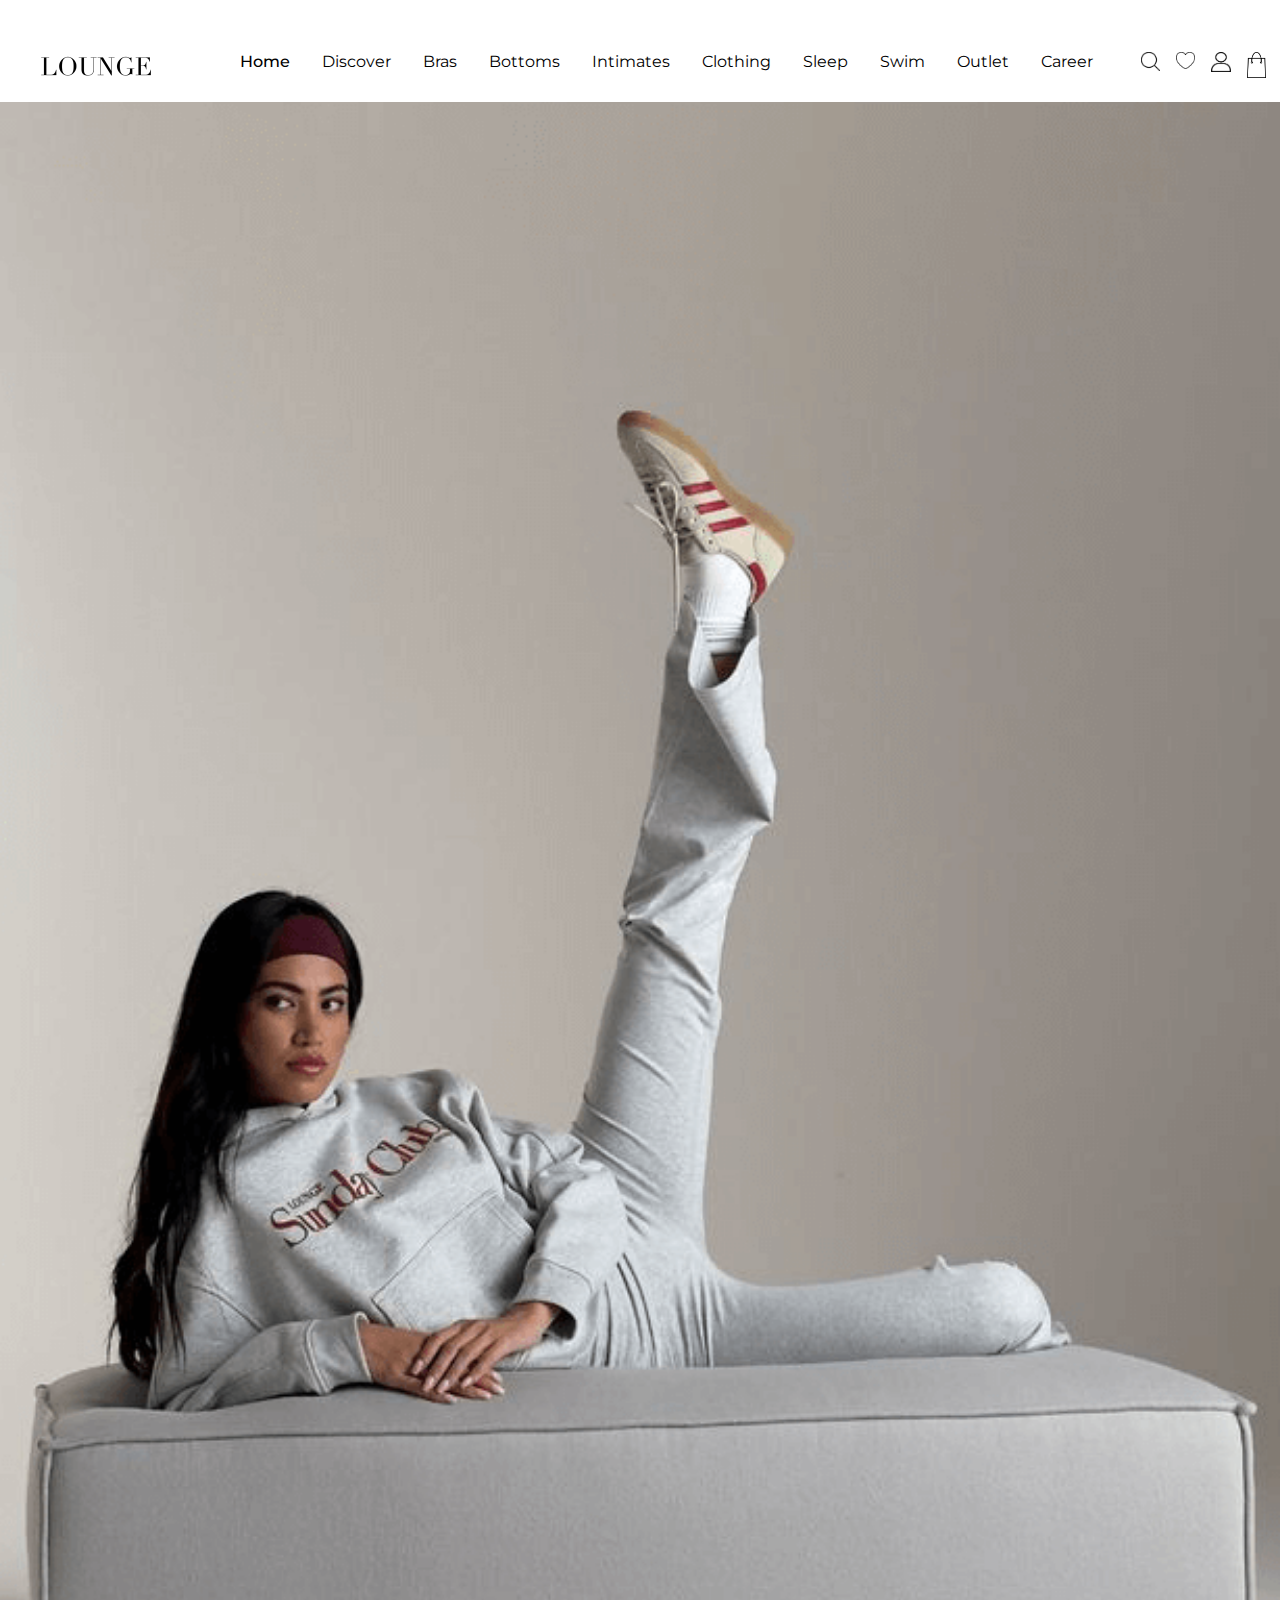
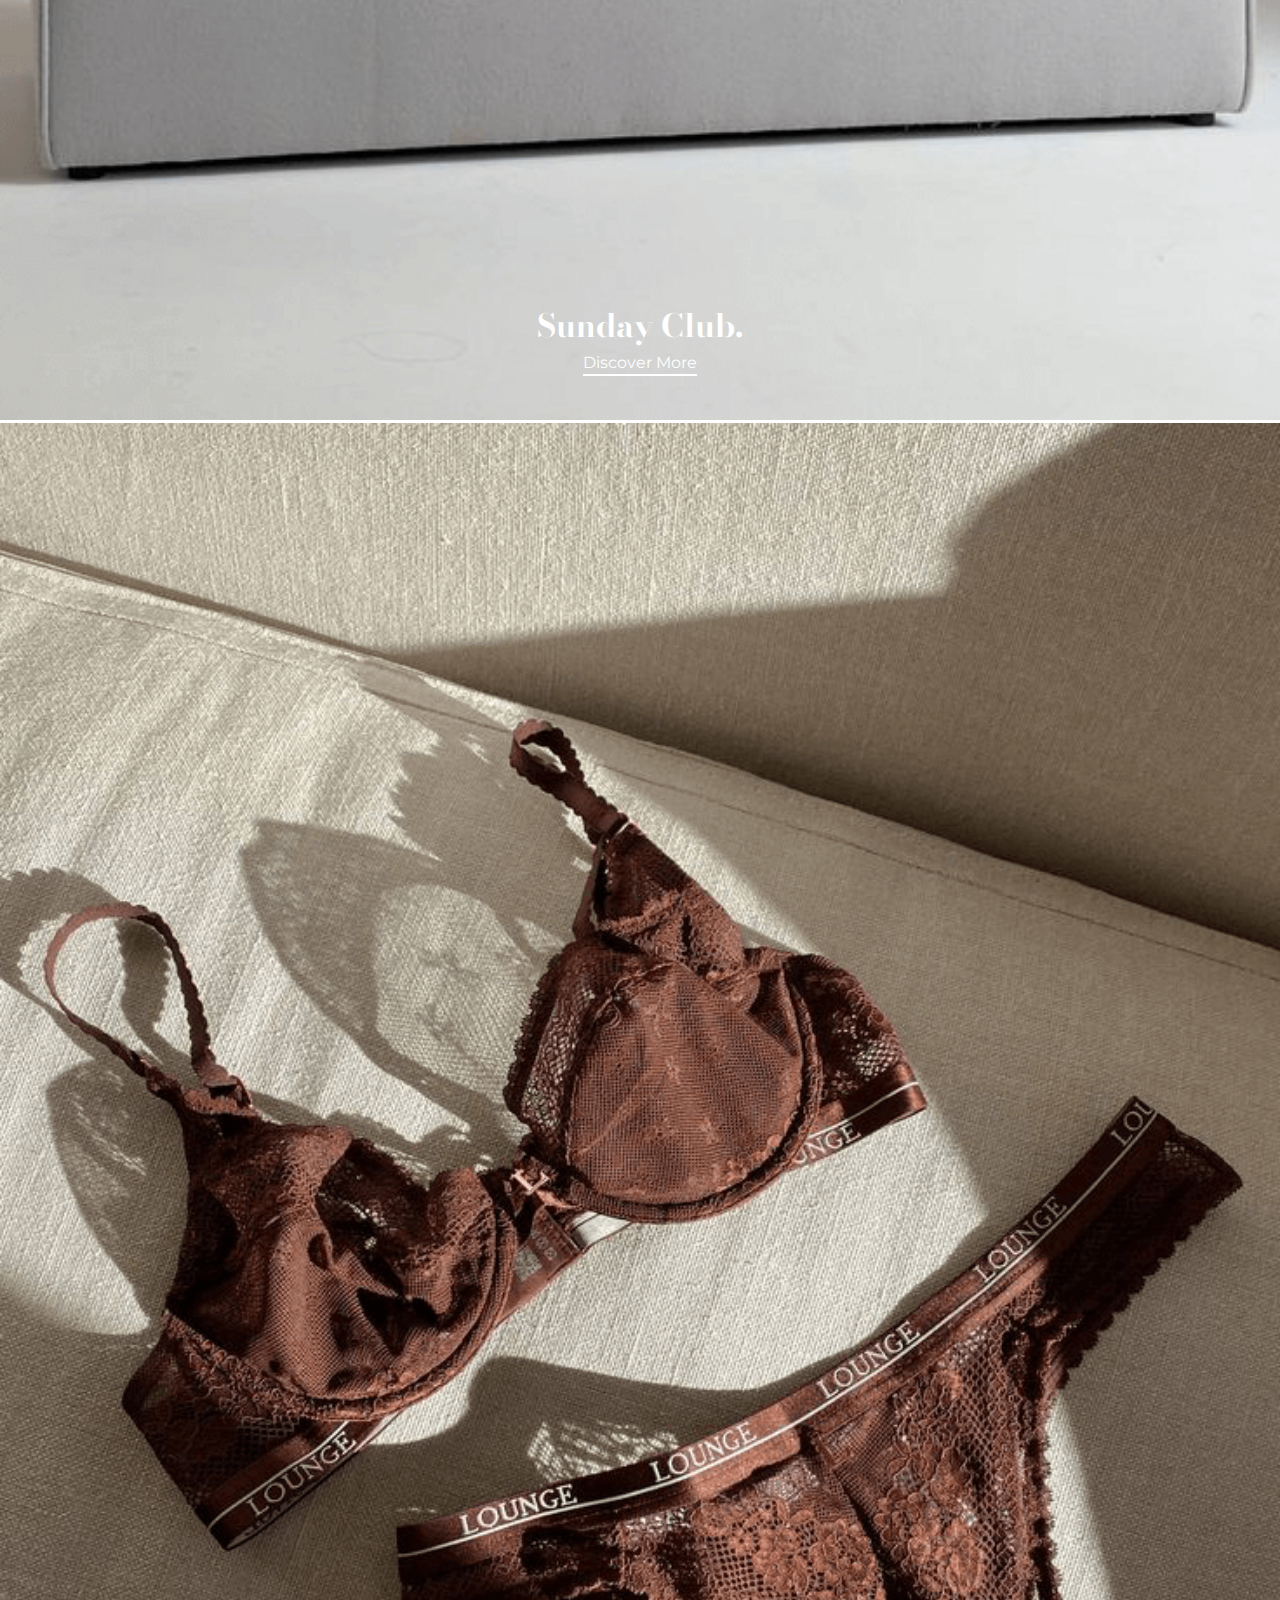
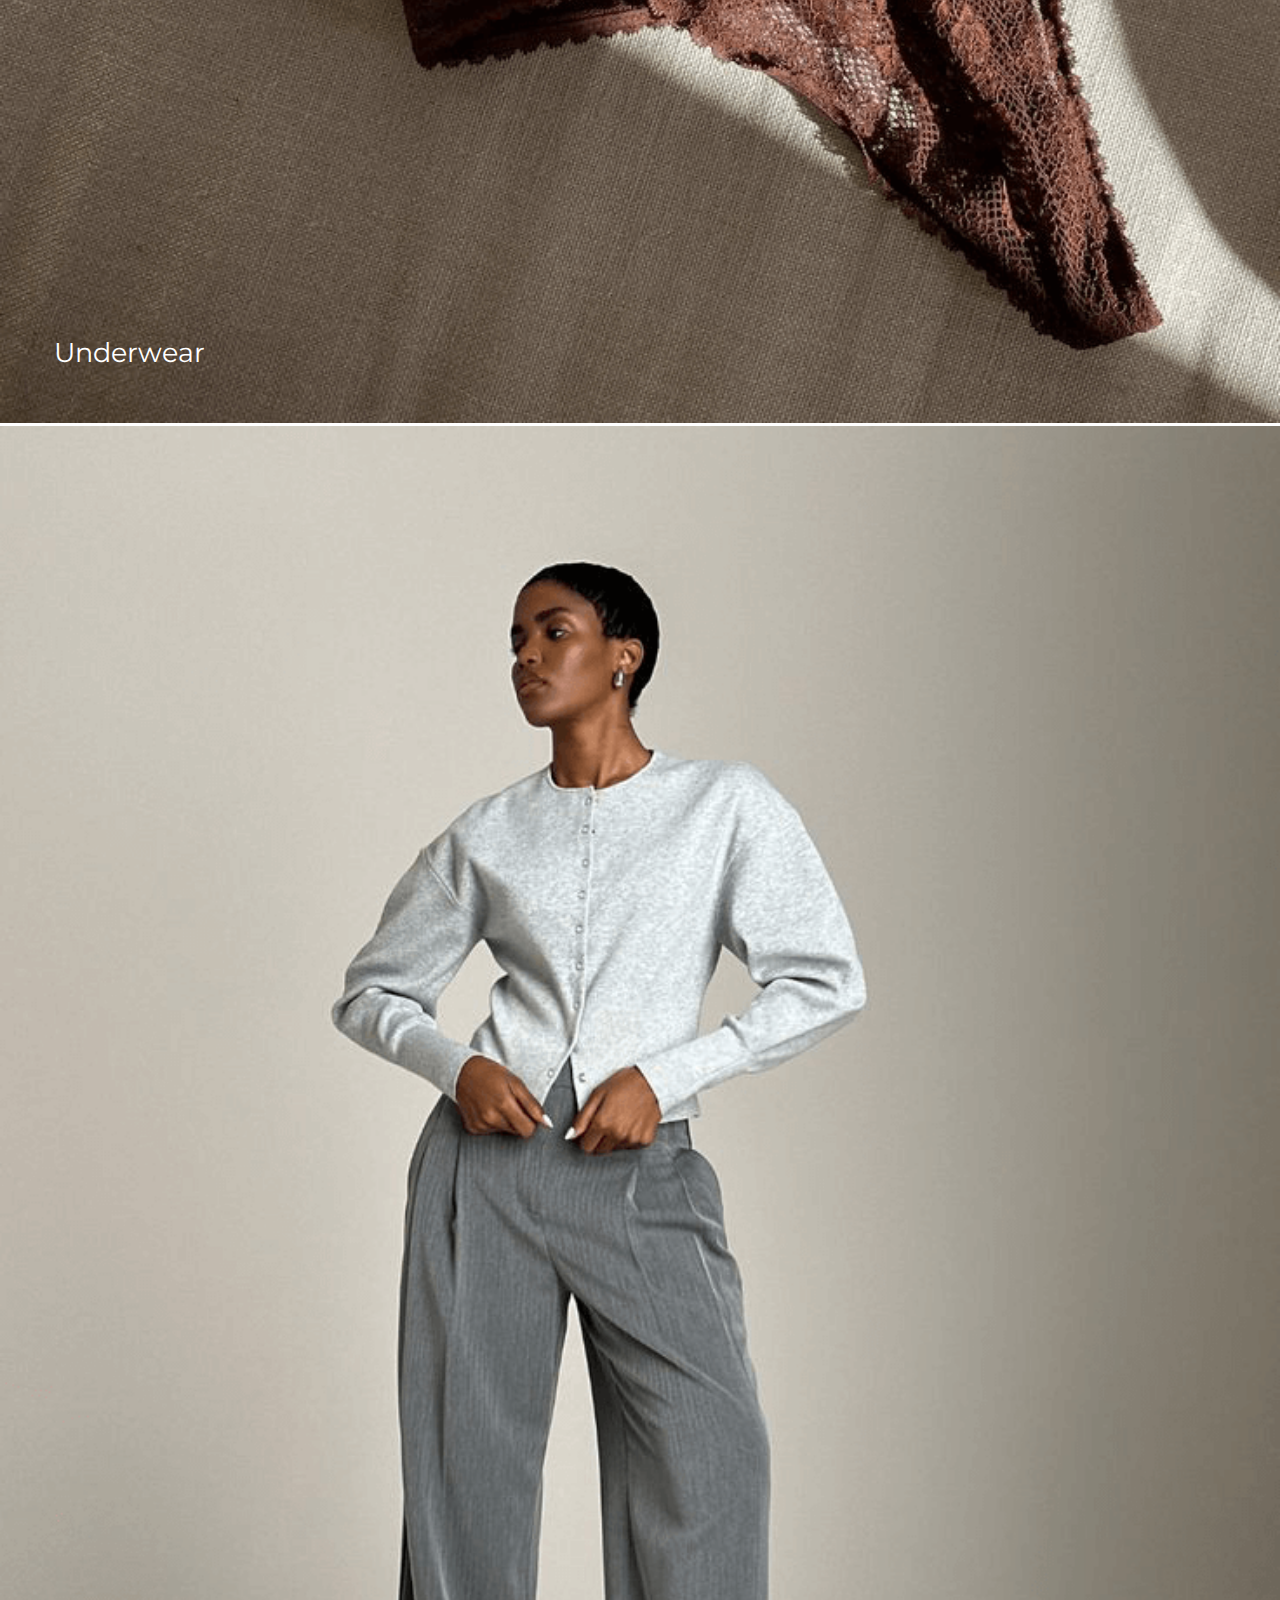
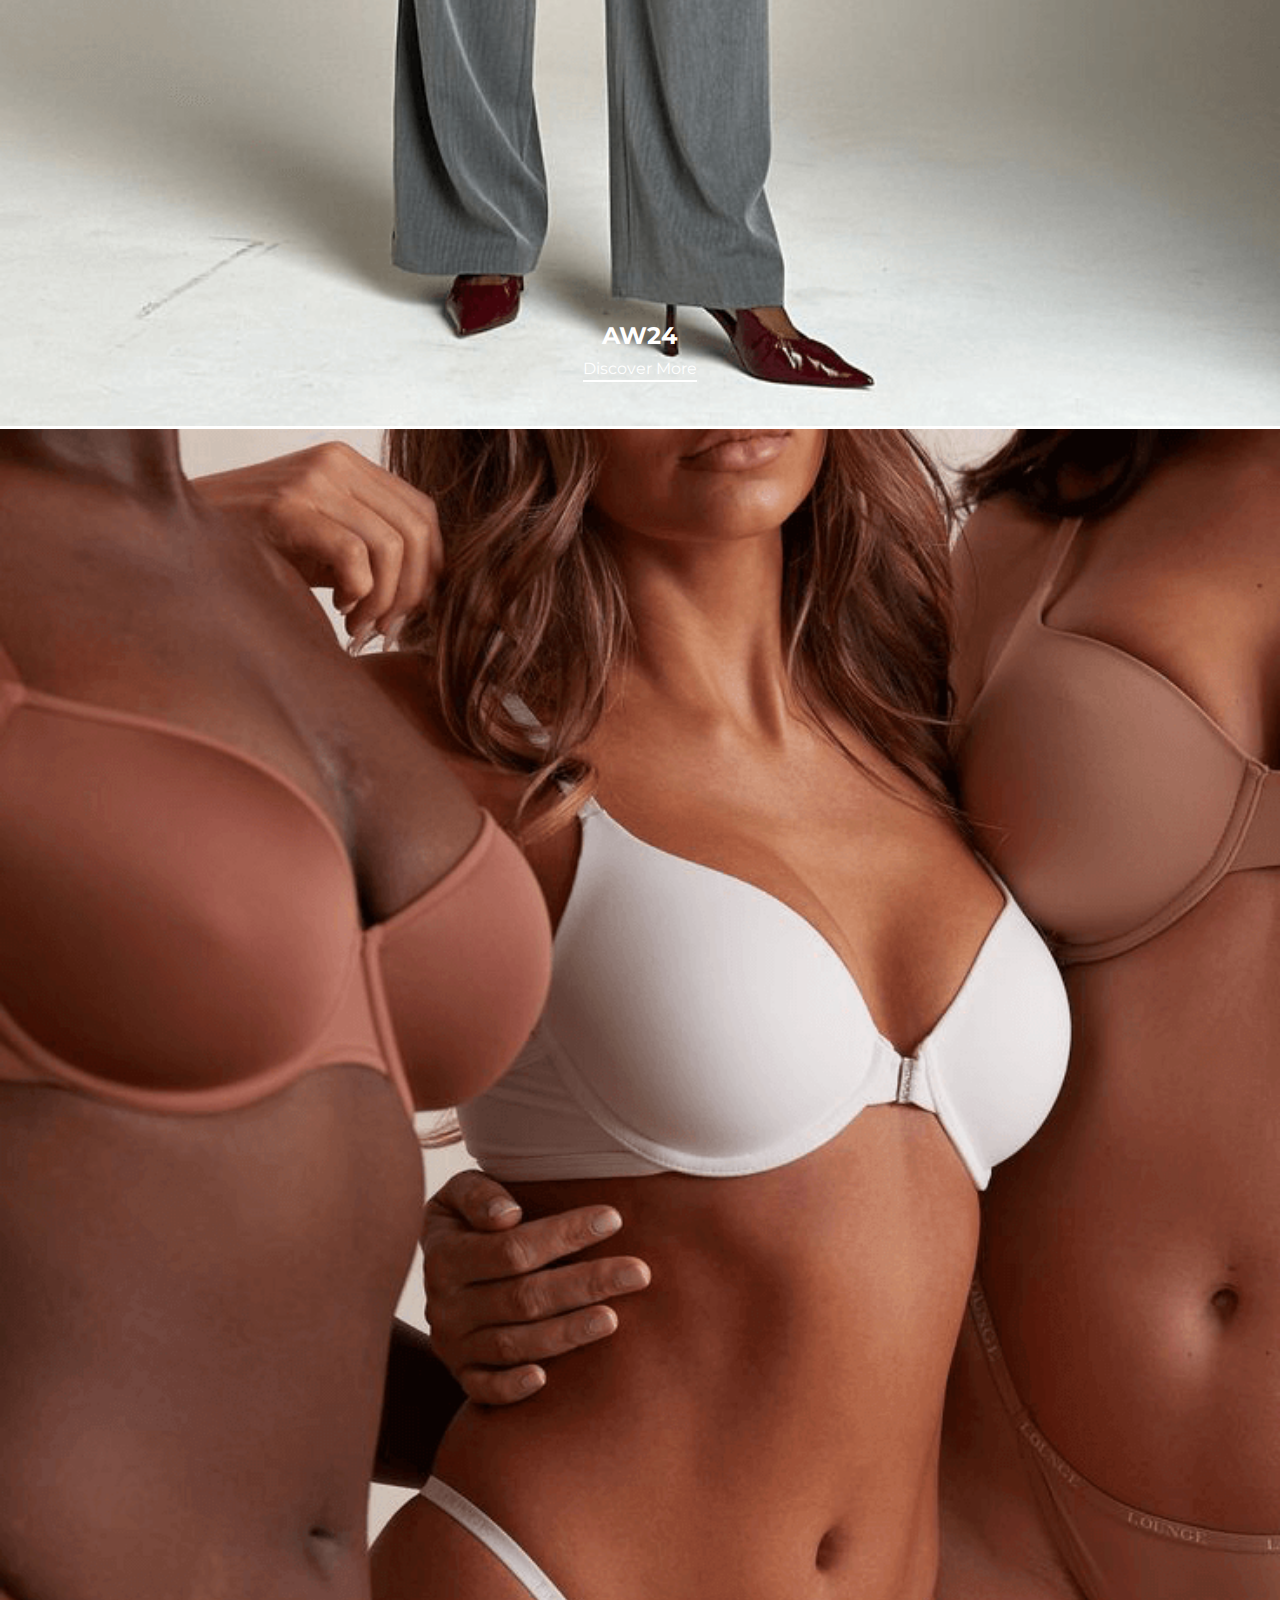
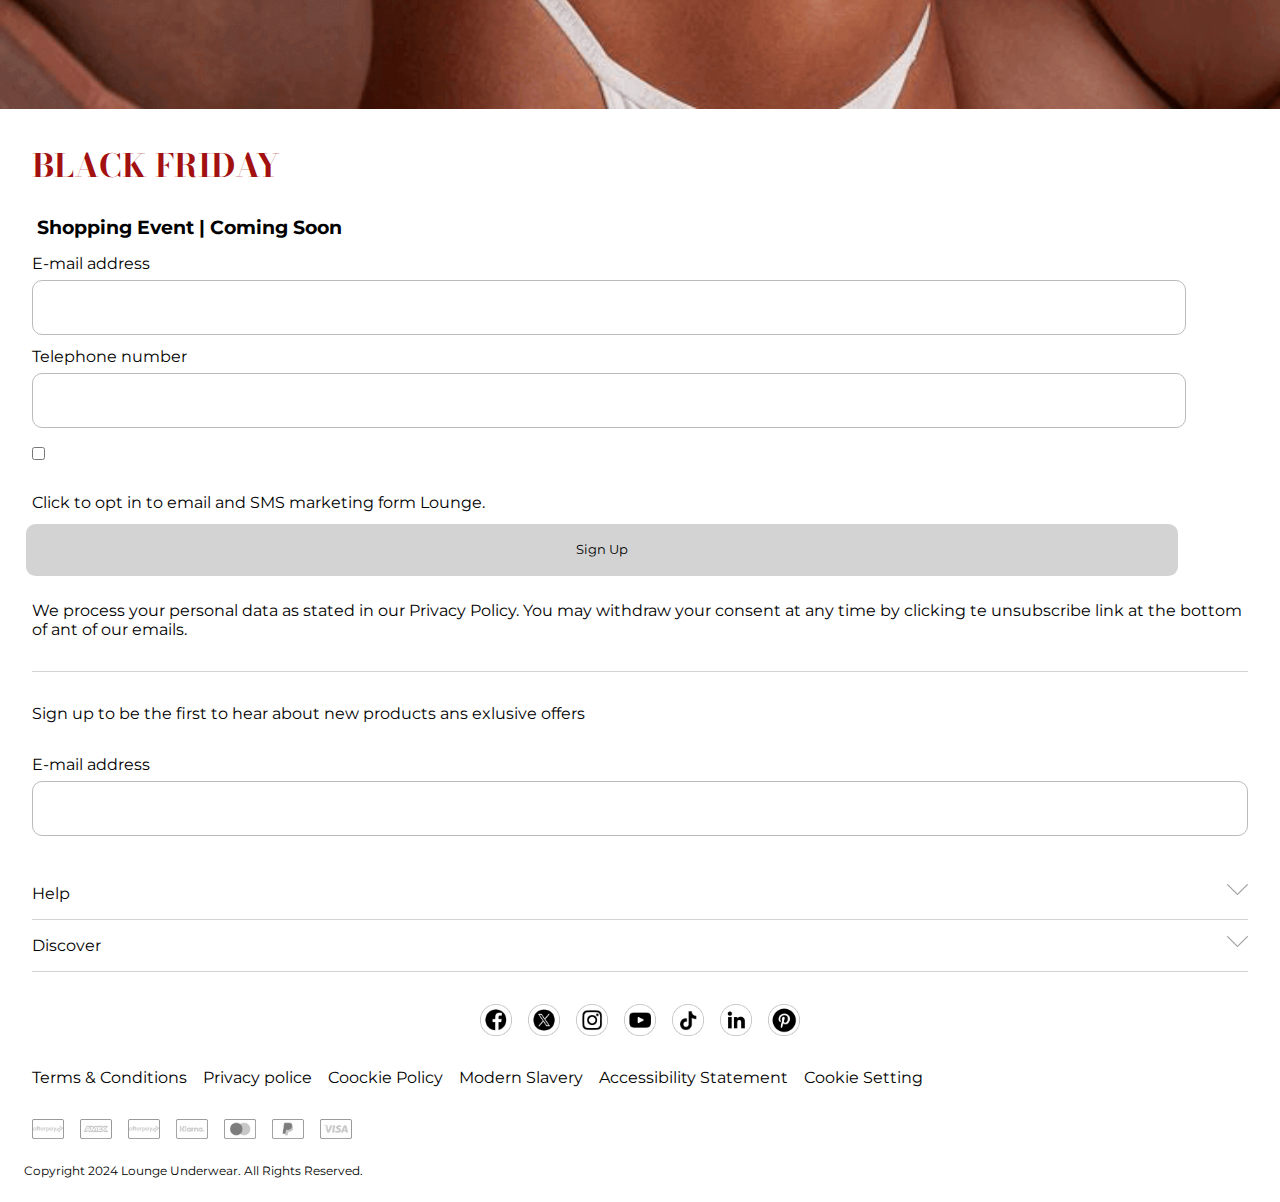
==== index.html @ 391e9f59 "Add files via upload" ====
<!DOCTYPE html>
<html lang="en">

<head>
	<meta charset="UTF-8" />
	<meta name="author" content="Bente Visschers" />
	<meta name="viewport" content="width=device-width, initial-scale=1" />

	<title>Frontend Development</title>

	<link href="styles/style.css" rel="stylesheet" />
	<link href="styles/homepage.css" rel="stylesheet" />
	<link rel="icon" type="image/svg+xml" href="images/favicon.svg" />
</head>

<body>
	<header>
		<img src="images/logo_lounge.png" alt="Logo van Lounge Underwear" />
		<button aria-hidden="true">
			<img src="images/menu.png" alt="" />Menu
		</button>

		<nav>
			<form role="search" action="#">
				<input type="search" name="search" id="zoeken" placeholder="Search for products" autocomplete="off"
					aria-label="zoeken">

			</form>
			<ul>
				<li><a class="active" href="https://nl.lounge.com">Home</a></li>
				<li><a href="https://nl.lounge.com/collections/all">Discover</a></li>
				<li><a href="https://nl.lounge.com/collections/bras">Bras</a></li>
				<li>
					<a href="https://nl.lounge.com/collections/thongs-briefs">Bottoms</a>
				</li>
				<li>
					<a href="https://nl.lounge.com/collections/intimates">Intimates</a>
				</li>
				<li>
					<a href="https://nl.lounge.com/collections/apparel">Clothing</a>
				</li>
				<li><a href="https://nl.lounge.com/collections/sleep">Sleep</a></li>
				<li><a href="https://nl.lounge.com/collections/swim">Swim</a></li>
				<li>
					<a href="https://nl.lounge.com/collections/sale-all">Outlet</a>
				</li>
				<li><a href="http://127.0.0.1:5500/careers.html">Career</a></li>
			</ul>

			<ul>
				<li>
					<img aria-hidden="true" src="images/zoekicoon.png" alt="Icoon om te zoeken" />
				</li>
				<li>
					<img aria-hidden="true" src="images/hartje_icoon.png"
						alt="Hartje icoon om je favoriete items op te slaan" />
				</li>
				<li>
					<img aria-hidden="true" src="images/account_icoon.png" alt="Icoon voor het account" />
				</li>
				<li>
					<img aria-hidden="true" src="images/shopping_tas_icoon.png"
						alt="Winkelmandje icoon om je items te zien en of kopen" />
				</li>
			</ul>
		</nav>
	</header>
	<main>
		<section>
			<h1>Sunday Club.</h1>
			<a href="https://nl.lounge.com/collections/sunday-club">Discover More</a>
			<img src="images/sunday_club.jpg" alt="Afbeelding van een mevrouw in een joggingpak" />
		</section>



		<section>
			<a href="https://nl.lounge.com/collections/lingerie">Underwear</a>
			<img src="images/underwear.jpg" alt="Afbeelding van een bruine lingerieset" />
		</section>

		<section>
			<h2>AW24</h2>
			<a href="https://nl.lounge.com/collections/aw-24">Discover More</a>
			<img src="images/aw24.jpg" alt="Afbeelding van een mevrouw in nette kleding " />
		</section>

		<section>
			<h2>BLACK FRIDAY</h2>
			<h3>Shopping Event | Coming Soon</h3>

			<form>
				<label for="email">
					E-mail address
					<input type="email" id="email" />
				</label>

				<label for="number">
					Telephone number
					<input type="number" id="telefoonnummer" />
				</label>

				<label for="news">
					<input type="checkbox" id="nieuws" value="news" />
					Click to opt in to email and SMS marketing form Lounge.
				</label>

				<button type="submit">Sign Up</button>
			</form>

			<p>
				We process your personal data as stated in our Privacy Policy. You may
				withdraw your consent at any time by clicking te unsubscribe link at
				the bottom of ant of our emails.
			</p>
			<img src="images/blackfriday.jpg" alt="Afbeelding van drie vrouwen in lingerie" />
		</section>
	</main>
	<footer>
		<section>
			<section>
				<p>
					Sign up to be the first to hear about new products ans exlusive offers
				</p>
				<form>
					<label for="email">
						E-mail address
						<input type="email" id="email" />
					</label>
				</form>
			</section>

			<section>
				<details>
					<summary>Help <img src="images/pijl_icoon.png" alt="pijl icoon"></summary>
					<ul>
						<li>Client Services</li>
						<li>Make a Return/Exchange</li>
						<li>Size Guide</li>
						<li>Shipping & Returns</li>
					</ul>
				</details>

				<details>
					<summary>Discover <img src="images/pijl_icoon.png" alt="pijl icoon"></summary>
					<ul>
						<li>Our Story</li>
						<li>Sustainability</li>
						<li>Student Discount</li>
						<li>Essential Worker Discount</li>
						<li>The Lounge Foundation</li>
					</ul>
				</details>
			</section>

			<section>
				<ul>
					<li><img src="images/facebook_icoon.jpg" alt="Facebook icoon" /></li>
					<li><img src="images/twitter_icoon.jpg" alt="Twitter icoon" /></li>
					<li><img src="images/instagram_icoon.jpg" alt="Instagram icoon" /></li>
					<li><img src="images/youtube_icoon.jpg" alt="Youtube icoon" /></li>
					<li><img src="images/tiktok_icoon.jpg" alt="Tiktok icoon" /></li>
					<li><img src="images/linkedin_icoon.jpg" alt="Linkedin icoon" /></li>
					<li><img src="images/pinterest_icoon.jpg" alt="Pinterest icoon" /></li>
				</ul>
			</section>


			<section>
				<ul>
					<li><a href="https://us.lounge.com/pages/terms-conditions">Terms & Conditions</a></li>
					<li><a href="https://us.lounge.com/pages/privacy-policy">Privacy police</a></li>
					<li><a href="https://us.lounge.com/pages/cookie-policy">Coockie Policy</a></li>
					<li><a href="https://us.lounge.com/pages/modern-slavery-statement">Modern Slavery</a></li>
					<li><a href="https://us.lounge.com/pages/accessibility-statement">Accessibility Statement</a></li>
					<li><a href="https://us.lounge.com/pages/accessibility-statement">Cookie Setting</a></li>
				</ul>
			</section>

			<section>
				<ul>
					<li><img src="images/afterpay_icoon.jpg" alt="Afterpay icoon" /></li>
					<li><img src="images/amex_icoon.jpg" alt="Amex icoon" /></li>
					<li><img src="images/afterpay_icoon.jpg" alt="Apple Pay icoon" /></li>
					<li><img src="images/klarna_icoon.jpg" alt="Klarna icoon" /></li>
					<li><img src="images/mastercard_icoon.jpg" alt="Mastercard icoon" /></li>
					<li><img src="images/paypal_icoon.jpg" alt="Paypal icoon" /></li>
					<li><img src="images/visa_icoon.jpg" alt="Visa icoon" /></li>
				</ul>
			</section>

			<section>
				<p>Copyright 2024 Lounge Underwear. All Rights Reserved.</p>
			</section>
		</section>
	</footer>
	<script defer src="scripts/script.js"></script>
</body>

</html>
---- styles/style.css ----
/***************/
/* lettertypes */
/***************/

@font-face {
  font-family: "Montserrat";
  src: url("../fonts/Montserrat-Variable.ttf");

  font-style: normal;
}

@font-face {
  font-family: "Montserrat";
  src: url("../fonts/Montserrat-Italic-Variable.ttf");

  font-style: italic;
}

@font-face {
  font-family: "Bente";
  src: url("../fonts/BodoniModa-Variable.ttf");

  font-style: normal;
}

@font-face {
  font-family: "Bente";
  src: url("../fonts/BodoniModa-Italic-Variable.ttf");

  font-style: italic;
}

* {
  margin: 0;
  padding: 0;
  font-family: "Montserrat", sans-serif;
  font-style: normal;
}

/***************/
/* header */
/***************/

header {
  display: flex;
  justify-content: space-between;
  align-items: center;
  padding: 0 2em;
  margin-top: 2em;
}

header > img:first-of-type {
  width: 8em;
  flex-shrink: 0;
  z-index: 1;
}

header nav {
  --nav-color: white;
  background-color: var(--white);
  position: fixed;
  inset: 0;
  padding-left: 2em;

  transition: 0.3s;
  translate: 0 -100%;
}

header nav ul li a {
	text-decoration: none;
  }
  
header li {
	list-style: none;
}

header nav ul li a:hover {
  text-decoration: underline;
  text-decoration-thickness: 0.12em;
  text-underline-offset: 0.4em;
}

header nav a.active {
  font-weight: 500;
}


header ul:last-of-type {
  display: flex;
  gap: 1em;
}


header ul:last-of-type li img {
  width: 1.2em;
  height: auto;
}



/***************/
/* MENU BUTTON */
/***************/
header button {
  position: relative;
  z-index: 1;
  order: -1;
  background: none;
  border:none;

  display:grid;
  /* justify-items:center; */
  align-items: center;
  align-content: center;
  gap:.2em;


  width:4em;
  height:4em;
}

header button img {
  width: 1.5em;
  height: 1.5em;
  filter: invert(); 
}

button.toonMenu img {
  content: url("images/kruisje.png");

}


/* als menu open is */
nav.toonMenu {
	translate: 0;
  
	--wit: #fff;
	background-color: var(--wit);

  padding-top: 7em;
  }

  nav.toonMenu li{
    padding-bottom: 1em;
    }



nav.toonMenu ul:last-of-type {
  margin-top: 24em; 
}


/*
nav.toonMenu ul:last-of-type li img {
  position: relative;
}

nav ul:nth-of-type(2) {
  position: absolute;
 bottom: 1em;
  left: 2em;
  
}
*/

/*****************/
/* Zoeken header */
/*****************/
header form {
  display: flex;
  padding-bottom: 3em;
  max-width: 100%;
  padding-right: 2em;
  font-family: "Montserrat";
  
  
  }
  
  header form input {
    padding-left: 2em;
    flex-grow: 1;
    border-top: .075em solid;
  border-bottom: .075em solid;
  border-left: none;
  border-right: none;
  border-radius: 0;
  line-height: 4em;

  --omlijning-color: rgb(187, 187, 187);
	border-color:var(--omlijning-color);
  }
  





/****************************************************************/
/* styling voor de header als de browser minimaal 54em breed is */
/****************************************************************/
@media (width > 54em) {
  header button {
    display: none;
  }

  header nav {
    translate: unset;
    position: static;
    display: flex;
  }

  header nav ul {
    display: flex;
    gap: 2em;
    padding-left: 3em;
  }

  header > a:last-of-type,
  nav a {
    flex-direction: row;

  }
}



/*******************************************************************************/
/* styling voor de zoekbalk als de header in de browser minimaal 54em breed is */
/*******************************************************************************/

@media (width > 54em) {
  header form {
    display: none;
  }
}



/****************************************************************/
/* styling algemeen tekst */
/****************************************************************/

h1,
h2,
h3 {
  margin-bottom: 0.8em;
}

a {
  --link-zwart: #000;
  color: var(--link-zwart);
}

/******************/
/* footer from    */
/******************/

footer > section:nth-of-type(1) {
  margin-top: 2em;
}

footer > section:nth-of-type(1) section:nth-of-type(1) P {
  border-top: .075em solid lightgrey;
  padding-top: 2em;
  margin-bottom: 2em;
}

footer form {
  padding:0 2em;
}

footer form label {
  display:grid;
}

footer form input {
  --omlijning-color: rgb(187, 187, 187);

  border-style: solid;
  border-width: 0.075em;
  border-color: var(--omlijning-color);
  border-radius: 0.75em;
  margin-top: 0.5em;
  line-height: 4em;
}


/************************/
/* Footer summary       */
/************************/

footer section:nth-of-type(2) {
  margin-top: 2em;
}

footer details {
  border-bottom: .075em solid lightgrey;
  margin-right: 2em;
  margin-left: 2em;
  margin-top: 1em;

}

summary {
  list-style: none;
  display:flex;
  flex-direction: row;
  justify-content: space-between;
  margin-bottom: 1em;

}

footer details:first-of-type summary img, footer details:nth-of-type(2) summary img {
  max-height: .7em;
  max-width: 1.3em;
  
}

footer section:nth-of-type(1) img {
  display: flex;
  width: 2em;
}

details[open] img{
	rotate: 180deg;
  transition: .5s;
}

section > details ul li {
  list-style: none;
  padding-bottom: .5em;
}


/*************************/
/* footer social iconen  */
/*************************/


footer section:nth-of-type(3) ul{
  list-style: none; 
  display: flex;
  flex-direction: row;
  gap: 1em;
  padding-top: 2em;

}


/*************************/
/* soort nav footer      */
/*************************/

footer section:nth-of-type(4) ul{
  display: flex;
  flex-wrap: wrap;
  
  padding-top: 2em;
  list-style: none;
  gap: 1em;
  padding-left: 2em;
  padding-right: 2em;

}

footer section:nth-of-type(4) ul a{
  text-decoration: none;
}

/*************************/
/* betaalmogelijkheden   */
/*************************/
footer section:nth-of-type(5) ul {
  list-style: none; 
  display: flex;
  flex-direction: row;
  gap: 1em;
  padding-top: 2em;
  margin-left: 2em;
  }


/*************************/
/* copyright             */
/*************************/
footer section:nth-of-type(6) p {
padding-top: 2em;
padding-bottom: 2em;
font-size: 0.75em;
}
---- styles/homepage.css ----
/***************/
/* lettertypes */
/***************/

h1 {
    font-family:'Bente', serif;
    font-size: 2em;
    --wit: #fff;
	color: var(--wit);
}

section:nth-of-type(3) h2 {
    --wit: #fff;
	color: var(--wit);

}

section:nth-of-type(4) h2 {
    font-family: 'Bente', serif;
    font-size: 2em;
    color: rgb(162, 16, 16);
    margin-left: 1em;
    margin-top: 1em;
}

p, h3{
    margin-left: 2em;
    margin-right: 2em;
}


/**************************/
/* achtergrondafbeeding 1 */
/**************************/


main section:first-of-type {
   display: grid; 
   grid-template-rows: 1fr max-content;
   justify-items: center;
    align-items: center;
}

main section h1 {
    grid-row-start: 2;
    grid-column-start: 1;;

    z-index: 1;
}

main section:first-of-type a {
    grid-row-start: 2;
    grid-column-start: 1;
    margin-top: 6em;
    padding-bottom:3em;
    --wit: #fff;
	color: var(--wit);
    text-decoration-thickness: 0.12em;
  text-underline-offset: 0.4em;

    z-index: 1;
}

main > section:first-of-type img {
    grid-row-start: 1;
    grid-row-end: 3;
    grid-column-start: 1;

    width: 100%;
}

/**************************/
/* achtergrondafbeeding 2 */
/**************************/

section:nth-of-type(2) {
    display: grid; 
    grid-template-rows: 1fr max-content;
    justify-items:auto;
 }
 
 
 main > section:nth-of-type(2) a {
    text-decoration: none;
     grid-row-start: 2;
     grid-column-start: 1;
     padding-bottom: 2em;
     padding-left: 2em;
     font-size: 1.7em;
     --wit: #fff;
	color: var(--wit);
 
     z-index: 1;
 }
 
 main > section:nth-of-type(2) img{
     grid-row-start: 1;
     grid-row-end: 3;
     grid-column-start: 1;
     margin-top: .2em;
 
     width: 100%;
 }

/**************************/
/* achtergrondafbeeding 3 */
/**************************/

section:nth-of-type(3) {
    display: grid; 
    grid-template-rows: 1fr max-content;
    justify-items: center;
     align-items: center;
 }

 section:nth-of-type(3) h2 {
    grid-row-start: 2;
    grid-column-start: 1;;

    z-index: 1;
}
 
 
 main > section:nth-of-type(3) a {
     grid-row-start: 2;
     grid-column-start: 1;
     margin-top: 6em;
     padding-bottom: 3em;
     --wit: #fff;
	color: var(--wit);
    text-decoration-thickness: 0.12em;
  text-underline-offset: 0.4em;
 
     z-index: 1;
 }
 
 main > section:nth-of-type(3) img{
     grid-row-start: 1;
     grid-row-end: 3;
     grid-column-start: 1;
     margin-top: .2em;
 
     width: 100%;
 }



 /************************/
/* black friday         */
/************************/
section:nth-of-type(4) {
    display: flex;
    flex-direction: column;
}


section:nth-of-type(4) img {
    order: -1;
    width: 100%;
    margin-top: .2em;
}


/************************/
/* form                 */
/************************/


main form {
    max-width:20em;
}

main label {
	display:block; 
    margin-bottom: .75em;
    width: 90vw;
    margin-left: 2em; 
}

main input {
    --omlijning-color: rgb(187, 187, 187);

	border-style:solid;
	border-width:0.075em;
	border-color:var(--omlijning-color);
	height: 4em;
    border-radius: .75em;
    margin-top: .5em;
    margin-right: 2em;
}

main input:focus {
    --zwart: #000;
    border-color: var(--zwart); 
}



main input[type="email"], 
main input[type="number"] {
	width:100%;
	appearance:none;
}

input[type="checkbox"] {
	margin-top: -1em;
    margin-bottom: 1em;
    display: flex;
    flex-direction: row;
}


main button {
    background-color: lightgrey;
    font-family: "Montserrat";
   
    padding: 1em;
    width:100%;
    border: none;
    border-radius: 0.75em;
    width: 90vw;
    height: 4em;
    font-size: .80em;
    margin-bottom: 2em;
    margin-left: 2em;
    margin-right: 2em;
}
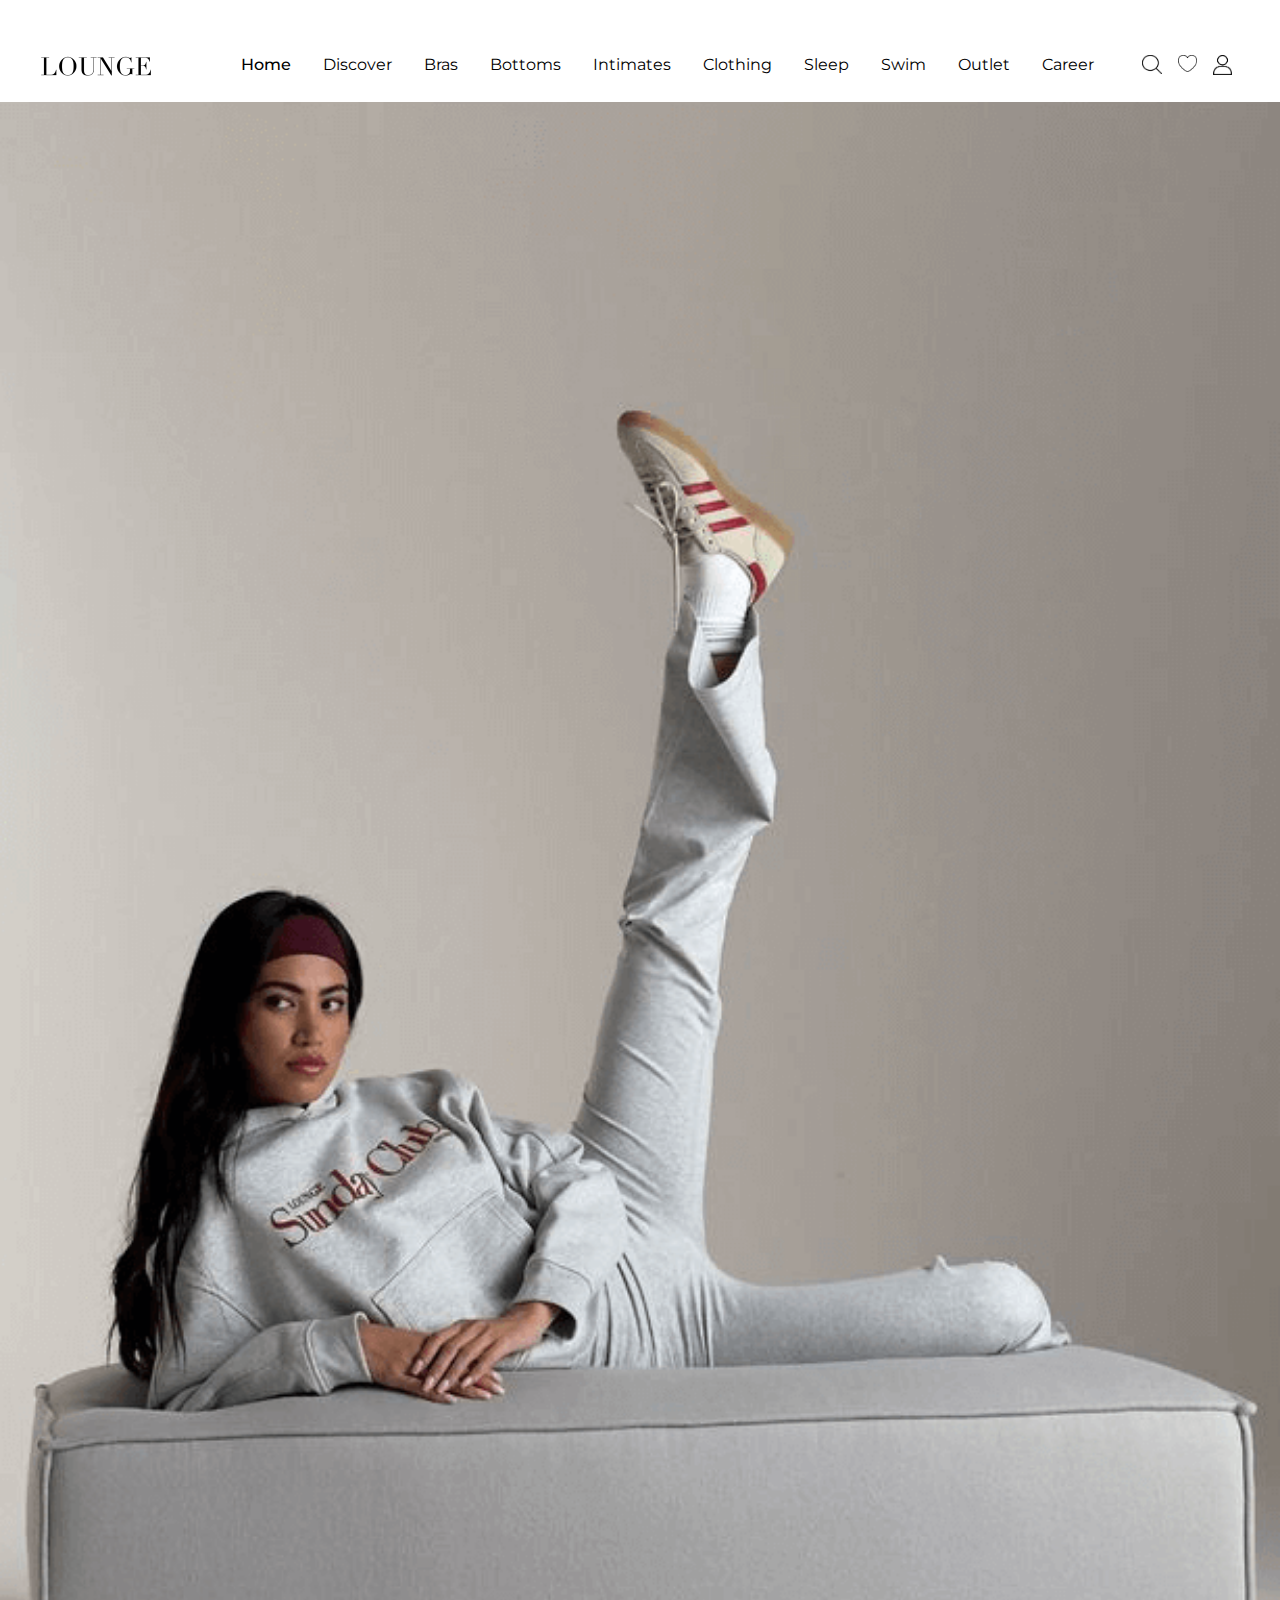
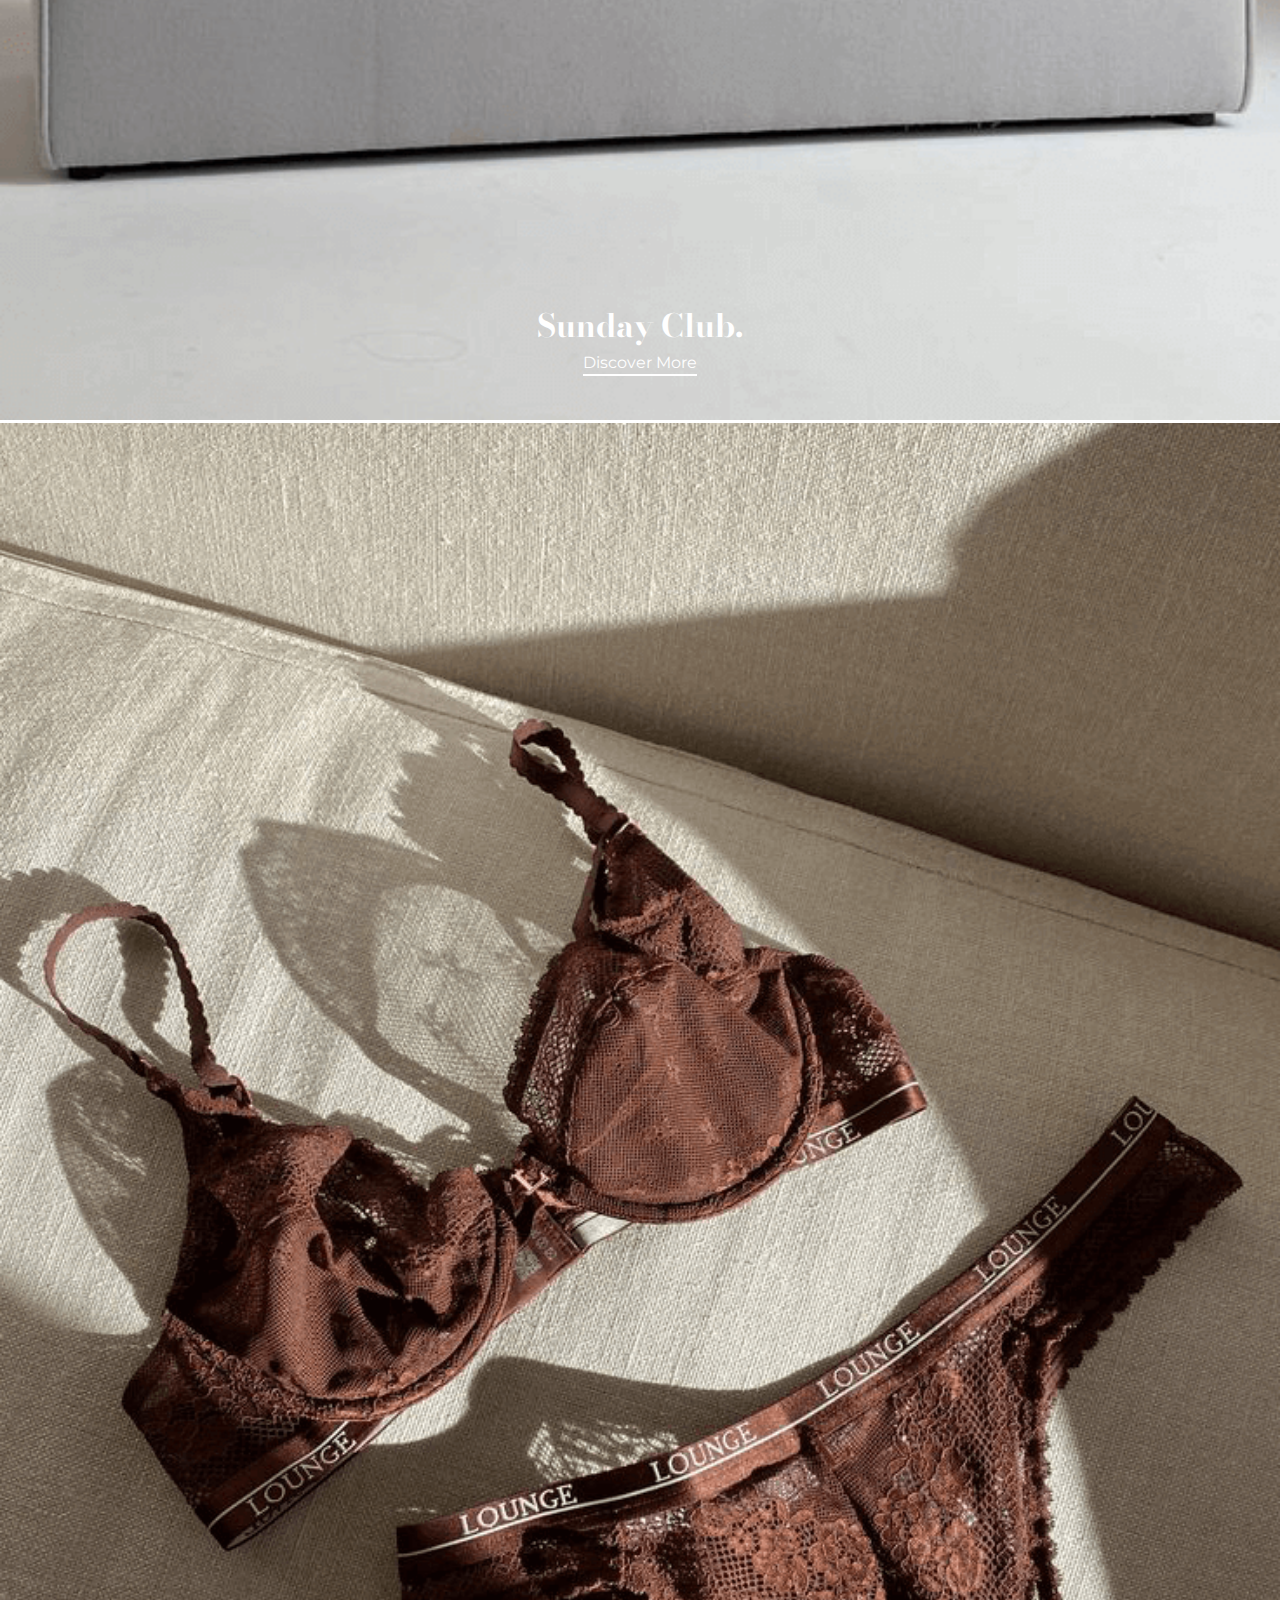
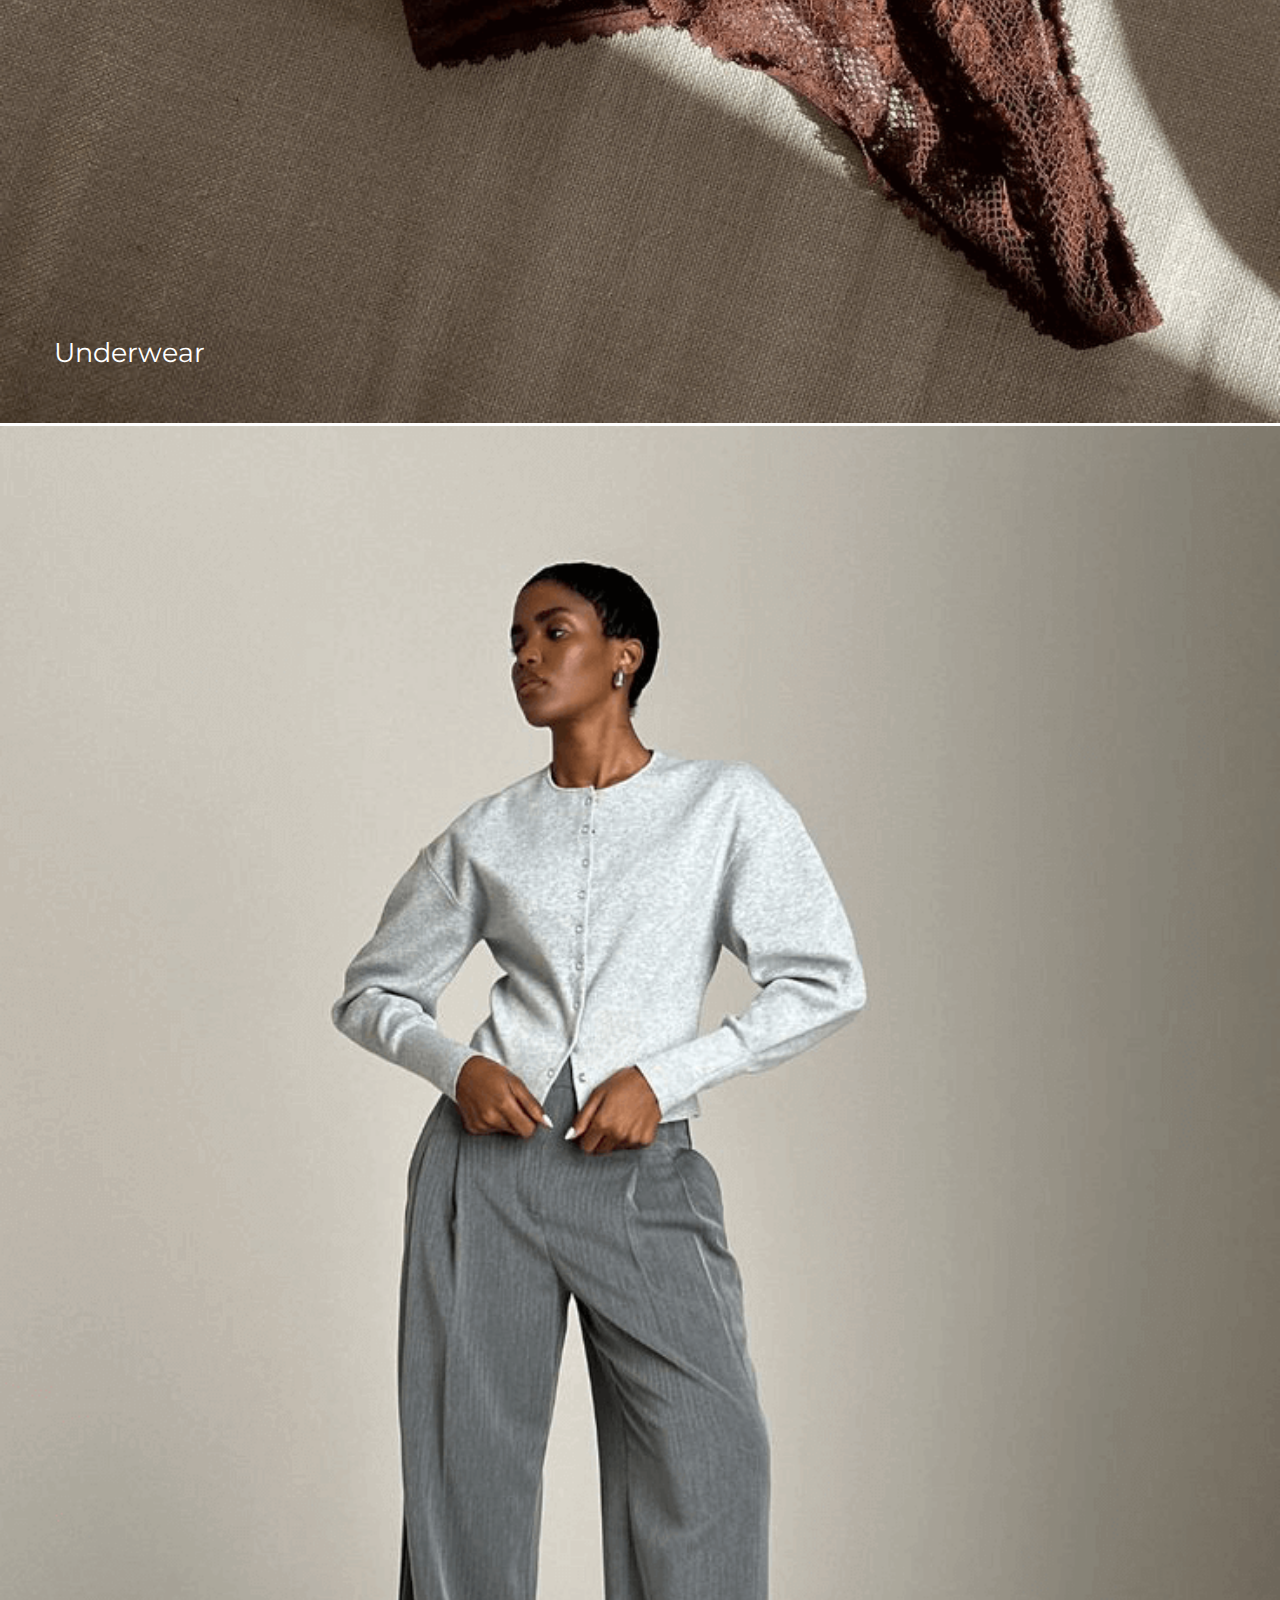
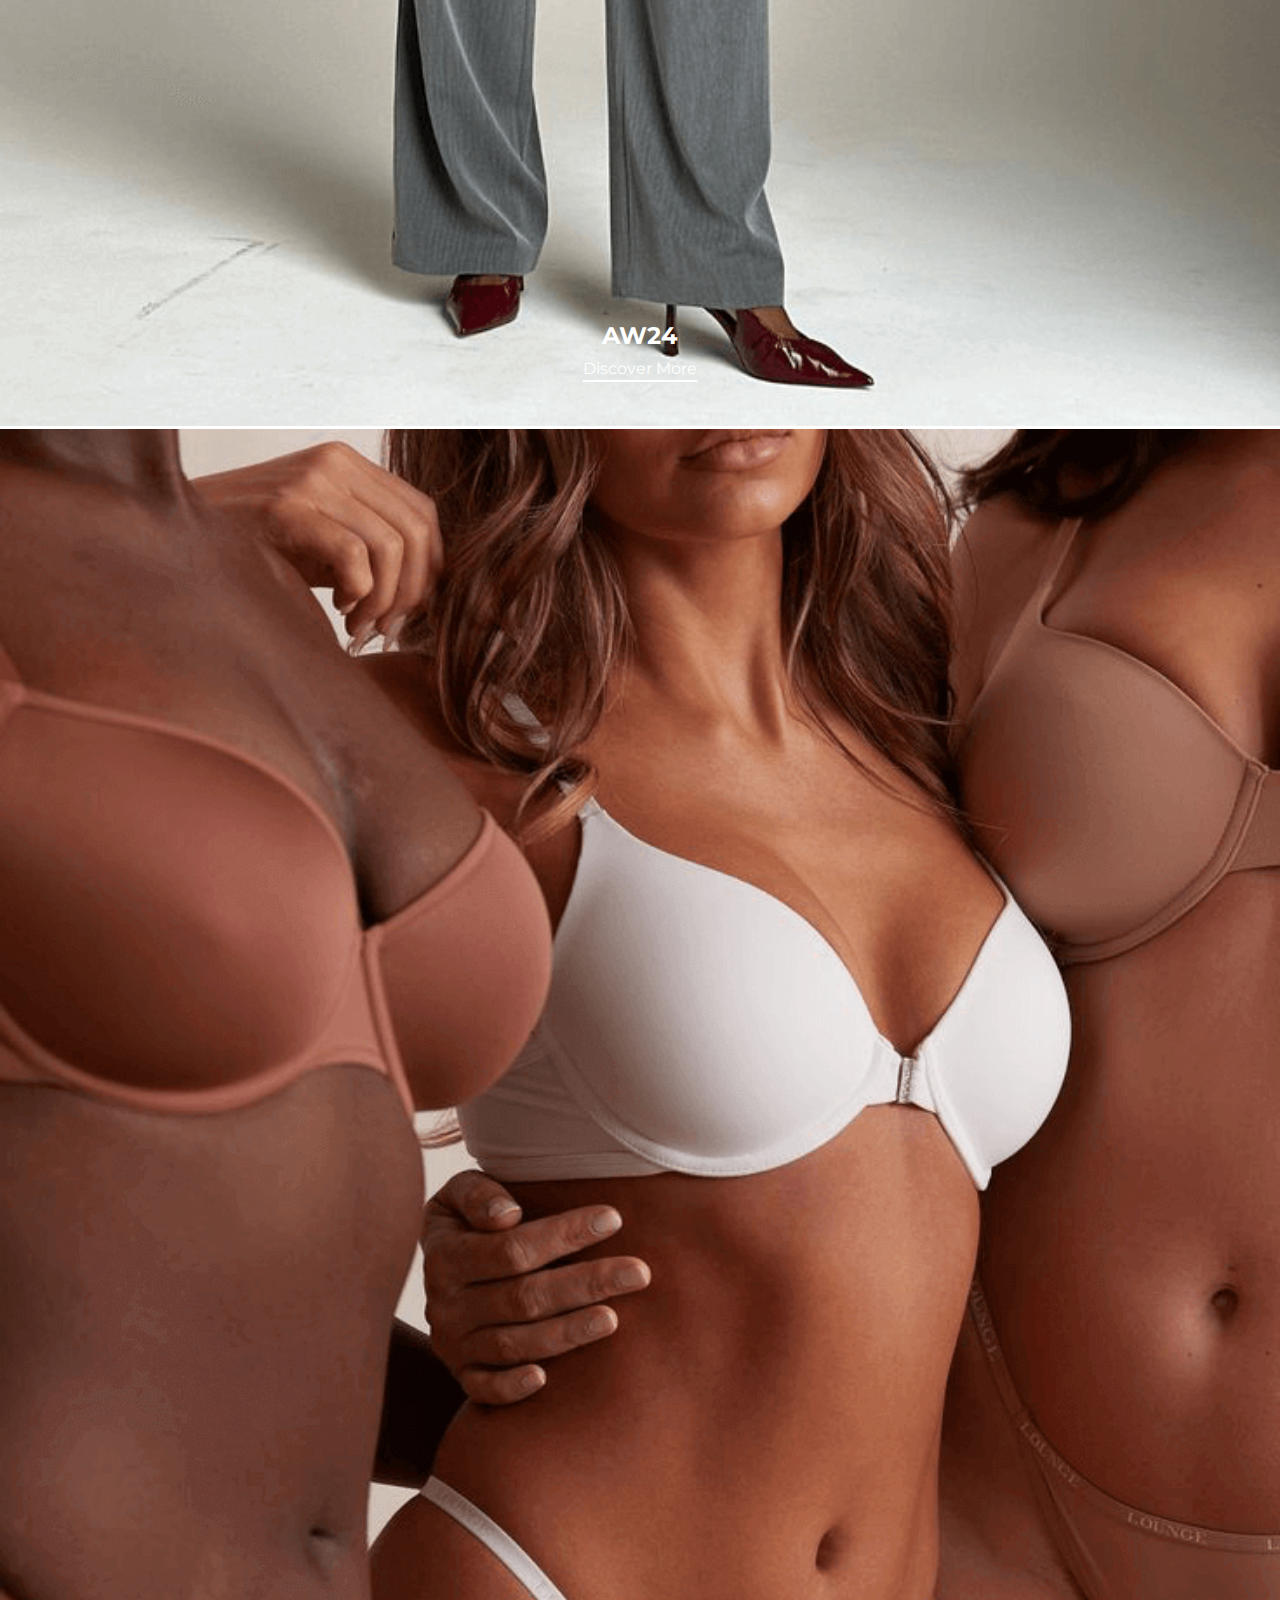
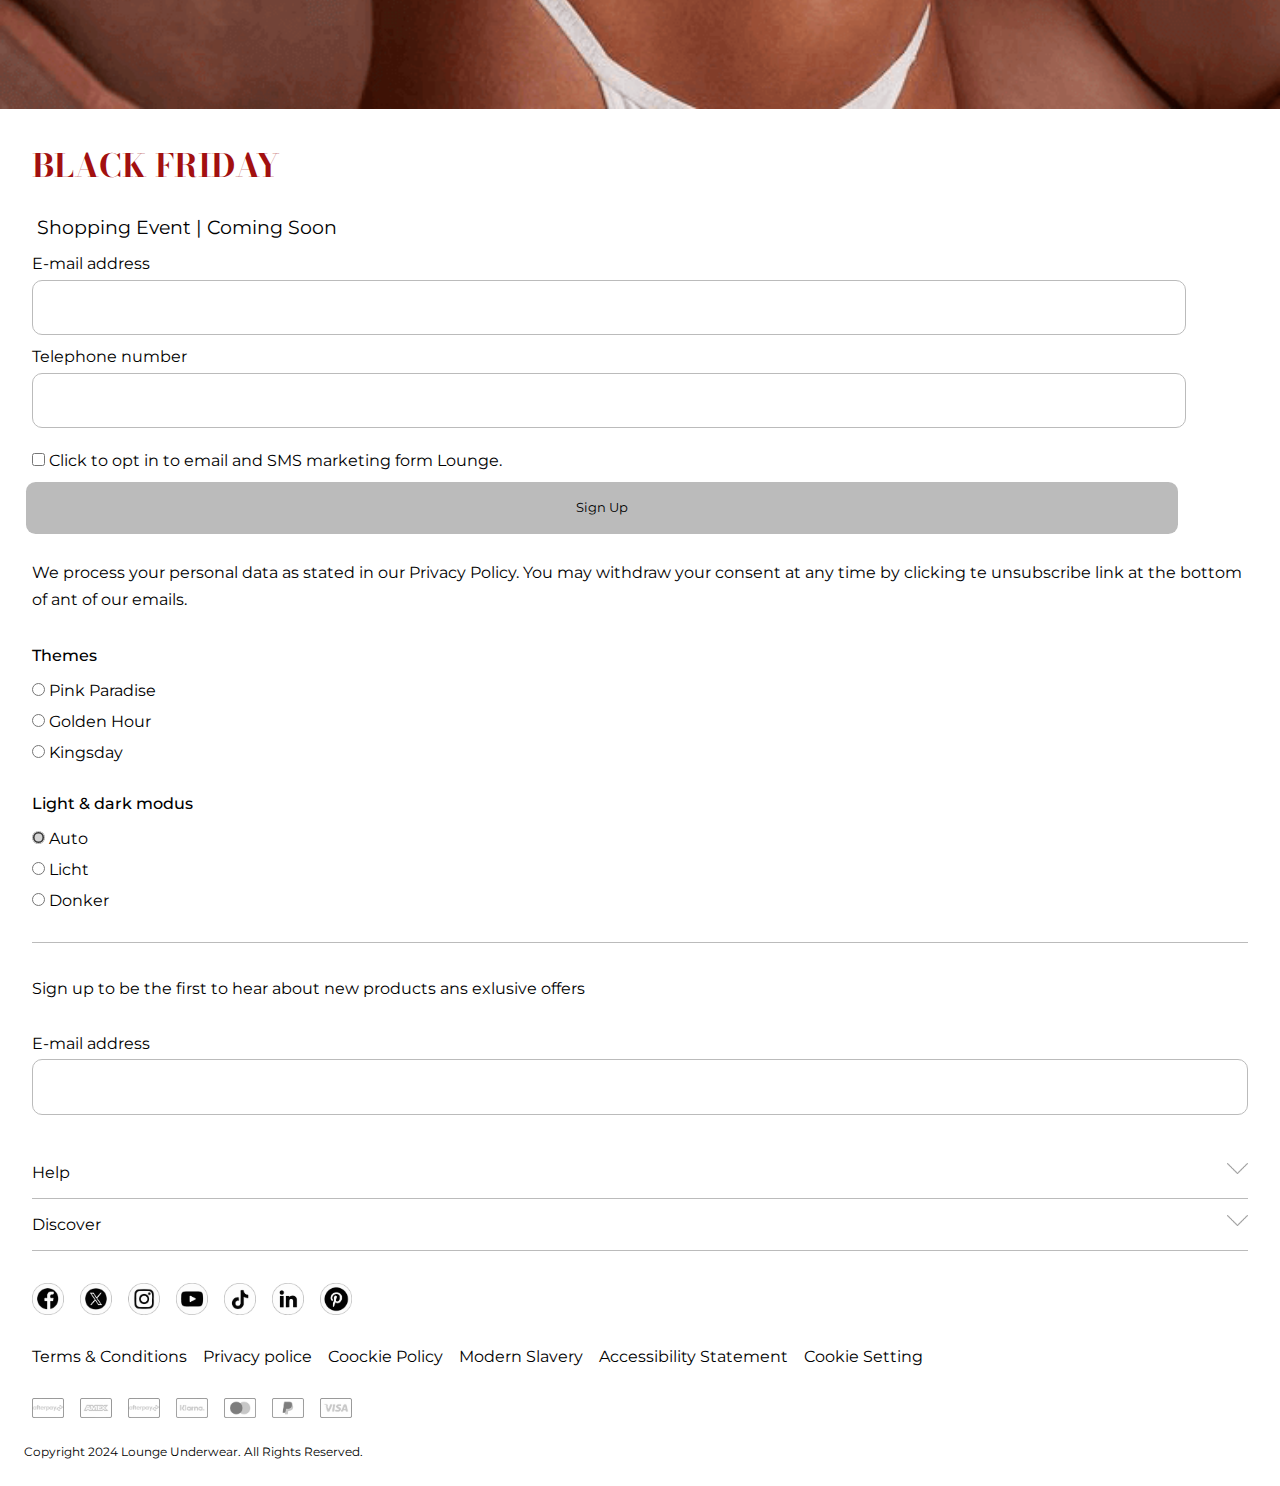
==== commit 41ed62bf: "Add files via upload" ====
--- a/index.html
+++ b/index.html
@@ -6,17 +6,17 @@
 	<meta name="author" content="Bente Visschers" />
 	<meta name="viewport" content="width=device-width, initial-scale=1" />
 
-	<title>Frontend Development</title>
+	<title>Lounge Underwear</title>
 
 	<link href="styles/style.css" rel="stylesheet" />
 	<link href="styles/homepage.css" rel="stylesheet" />
-	<link rel="icon" type="image/svg+xml" href="images/favicon.svg" />
+	<link rel="stylesheet" href="styles/surfaceplane.css">
+	<link rel="icon" type="image/svg+xml" href="images/favicon.jpg" />
 </head>
-
 <body>
 	<header>
 		<img src="images/logo_lounge.png" alt="Logo van Lounge Underwear" />
-		<button aria-hidden="true">
+		<button>
 			<img src="images/menu.png" alt="" />Menu
 		</button>
 
@@ -27,7 +27,7 @@
 
 			</form>
 			<ul>
-				<li><a class="active" href="https://nl.lounge.com">Home</a></li>
+				<li><a class="active" href="http://127.0.0.1:5500/index.html?">Home</a></li>
 				<li><a href="https://nl.lounge.com/collections/all">Discover</a></li>
 				<li><a href="https://nl.lounge.com/collections/bras">Bras</a></li>
 				<li>
@@ -59,15 +59,28 @@
 					<img aria-hidden="true" src="images/account_icoon.png" alt="Icoon voor het account" />
 				</li>
 				<li>
-					<img aria-hidden="true" src="images/shopping_tas_icoon.png"
-						alt="Winkelmandje icoon om je items te zien en of kopen" />
+					<button><img aria-hidden="true" src="images/shopping_tas_icoon.png"
+							alt="Winkelmandje icoon om je items te zien en of kopen" />Winkelmandje</button>
+						<dialog> <form method="dialog">
+							<h3>My bag</h3>
+							<button class="sluiten" aria-label="Sluit winkelwagen"> <img src="images/kruisje.png" alt="Icoon om menu te sluiten"> </button>
+							<p>Spend $100.00 more to qualify for free delivery</p>
+							<img src="images/pakketje_icoon.png" alt="Icoon van een pakketje">
+							<button type="submit">Shop all</button>
+						</form>
+						</dialog>
+
 				</li>
 			</ul>
 		</nav>
 	</header>
 	<main>
-		<section>
-			<h1>Sunday Club.</h1>
+
+		<div></div>
+		
+		<section>
+			<h1 class="visually_hidden">Feel Confident and Comfortable in Lounge Underwear</h1>
+			<h2>Sunday Club.</h2>
 			<a href="https://nl.lounge.com/collections/sunday-club">Discover More</a>
 			<img src="images/sunday_club.jpg" alt="Afbeelding van een mevrouw in een joggingpak" />
 		</section>
@@ -75,6 +88,7 @@
 
 
 		<section>
+			<h2 class="visually_hidden">Shop underwear</h2>
 			<a href="https://nl.lounge.com/collections/lingerie">Underwear</a>
 			<img src="images/underwear.jpg" alt="Afbeelding van een bruine lingerieset" />
 		</section>
@@ -97,11 +111,11 @@
 
 				<label for="number">
 					Telephone number
-					<input type="number" id="telefoonnummer" />
+					<input type="number" id="number" />
 				</label>
 
 				<label for="news">
-					<input type="checkbox" id="nieuws" value="news" />
+					<input type="checkbox" id="news" value="news" />
 					Click to opt in to email and SMS marketing form Lounge.
 				</label>
 
@@ -115,22 +129,61 @@
 			</p>
 			<img src="images/blackfriday.jpg" alt="Afbeelding van drie vrouwen in lingerie" />
 		</section>
+		<section>
+			<!-- <h2 class="visually_hidden">Video bekijken</h2>
+			<video controls>
+				<source src="images/binkies_stoffen_avonturen_.mp4" type="video/mp4">
+				Your browser doesn't support the video element.
+			  </video> -->
+		</section>
+
+		<section>
+			<h4>Themes</h4>
+			<label>
+				<input type="radio" name="theme" value="pink" checked>  Pink Paradise
+			</label>
+			<label>
+				<input type="radio" name="theme" value="golden"> Golden Hour
+			</label>
+			<label>
+				<input type="radio" name="theme" value="kingsday"> Kingsday
+			</label>
+		</section>
+
+		<section>
+			<h4>Light & dark modus</h4>
+			<label>
+				<input type="radio" name="theme" value="auto" checked> Auto
+			</label>
+			<label>
+				<input type="radio" name="theme" value="light"> Licht
+			</label>
+			<label>
+				<input type="radio" name="theme" value="dark"> Donker
+			</label>
+		</section>
+
+		<div></div> 
+
 	</main>
 	<footer>
 		<section>
-			<section>
+			<h2 class="visually_hidden">All footer information</h2>
+			<section>
+				<h2 class="visually_hidden">Sign up with email</h2>
 				<p>
 					Sign up to be the first to hear about new products ans exlusive offers
 				</p>
 				<form>
-					<label for="email">
+					<label for="email2">
 						E-mail address
-						<input type="email" id="email" />
+						<input type="email" id="email2" />
 					</label>
 				</form>
 			</section>
 
 			<section>
+				<h2 class="visually_hidden">More information</h2>
 				<details>
 					<summary>Help <img src="images/pijl_icoon.png" alt="pijl icoon"></summary>
 					<ul>
@@ -154,19 +207,21 @@
 			</section>
 
 			<section>
+				<h2 class="visually_hidden">Our Social Media</h2>
 				<ul>
-					<li><img src="images/facebook_icoon.jpg" alt="Facebook icoon" /></li>
-					<li><img src="images/twitter_icoon.jpg" alt="Twitter icoon" /></li>
-					<li><img src="images/instagram_icoon.jpg" alt="Instagram icoon" /></li>
-					<li><img src="images/youtube_icoon.jpg" alt="Youtube icoon" /></li>
-					<li><img src="images/tiktok_icoon.jpg" alt="Tiktok icoon" /></li>
-					<li><img src="images/linkedin_icoon.jpg" alt="Linkedin icoon" /></li>
-					<li><img src="images/pinterest_icoon.jpg" alt="Pinterest icoon" /></li>
+					<li><img src="images/facebook_icoon.png" alt="Facebook icoon" /></li>
+					<li><img src="images/twitter_icoon.png" alt="Twitter icoon" /></li>
+					<li><img src="images/instagram_icoon.png" alt="Instagram icoon" /></li>
+					<li><img src="images/youtube_icoon.png" alt="Youtube icoon" /></li>
+					<li><img src="images/tiktok_icoon.png" alt="Tiktok icoon" /></li>
+					<li><img src="images/linkedin_icoon.png" alt="Linkedin icoon" /></li>
+					<li><img src="images/pinterest_icoon.png" alt="Pinterest icoon" /></li>
 				</ul>
 			</section>
 
 
 			<section>
+				<h2 class="visually_hidden">Terms & Policies</h2>
 				<ul>
 					<li><a href="https://us.lounge.com/pages/terms-conditions">Terms & Conditions</a></li>
 					<li><a href="https://us.lounge.com/pages/privacy-policy">Privacy police</a></li>
@@ -178,6 +233,7 @@
 			</section>
 
 			<section>
+				<h2 class="visually_hidden">Payment options</h2>
 				<ul>
 					<li><img src="images/afterpay_icoon.jpg" alt="Afterpay icoon" /></li>
 					<li><img src="images/amex_icoon.jpg" alt="Amex icoon" /></li>
@@ -190,6 +246,7 @@
 			</section>
 
 			<section>
+				<h2 class="visually_hidden">Copyright</h2>
 				<p>Copyright 2024 Lounge Underwear. All Rights Reserved.</p>
 			</section>
 		</section>
--- a/styles/style.css
+++ b/styles/style.css
@@ -28,6 +28,15 @@
   src: url("../fonts/BodoniModa-Italic-Variable.ttf");
 
   font-style: italic;
+}
+h4 {
+  font-family: "Montserrat", sans-serif;
+  font-weight: 500;
+margin: 2em 0em 1em 2em;
+}
+
+p {
+  line-height: 1.7em;
 }
 
 * {
@@ -37,6 +46,61 @@
   font-style: normal;
 }
 
+/****************/
+/* root kleuren */
+/****************/
+
+/* 
+  --wit: #fff;
+  --beige: #F7F8F2;
+  --lichtGrijs: rgb(213, 213, 213);
+  --grijs: rgb(187, 187, 187);
+  --zwart: #000;
+  --rood: rgb(162, 16, 16);
+  --achtergrondkleur: #fff; */
+
+
+:root {
+  color-scheme: light dark;
+
+  --wit: light-dark(White, black);
+  --beige: light-dark(#F7F8F2, #908d7c);
+  --lichtGrijs: light-dark(rgb(213, 213, 213), rgb(143, 143, 143));
+  --grijs: light-dark(rgb(187, 187, 187), rgb(98, 97, 97));
+  --zwart: light-dark(black, white);
+  --rood: light-dark(rgb(162, 16, 16), rgb(192, 75, 75));
+
+}
+
+:root:has([value="auto"]:checked) {
+  accent-color: var(--lichtGrijs);
+}
+
+:root:has([value="light"]:checked) {
+  color-scheme: light;
+
+  accent-color: #908d7c;
+}
+
+:root:has([value="dark"]:checked) {
+  color-scheme: dark;
+
+  accent-color: var(--wit);
+
+  header img:first-of-type {
+    filter: invert(100%);
+  }
+
+  main section:nth-of-type(6) summary img {
+    filter: invert(100%);
+  
+  }
+
+}
+
+
+
+
 /***************/
 /* header */
 /***************/
@@ -47,17 +111,17 @@
   align-items: center;
   padding: 0 2em;
   margin-top: 2em;
-}
-
-header > img:first-of-type {
+  z-index: 2;
+}
+
+header>img:first-of-type {
   width: 8em;
   flex-shrink: 0;
-  z-index: 1;
+  z-index: 3;
 }
 
 header nav {
-  --nav-color: white;
-  background-color: var(--white);
+  background-color: var(--wit);
   position: fixed;
   inset: 0;
   padding-left: 2em;
@@ -66,12 +130,28 @@
   translate: 0 -100%;
 }
 
+header ul:last-of-type {
+  display: flex;
+  gap: 1em;
+}
+
+
+header ul:last-of-type li img {
+  width: 1.2em;
+  height: auto;
+}
+
 header nav ul li a {
-	text-decoration: none;
-  }
-  
+  text-decoration: none;
+}
+
 header li {
-	list-style: none;
+  list-style: none;
+}
+
+
+header a {
+  color: var(--zwart);
 }
 
 header nav ul li a:hover {
@@ -85,113 +165,91 @@
 }
 
 
-header ul:last-of-type {
-  display: flex;
-  gap: 1em;
-}
-
-
-header ul:last-of-type li img {
-  width: 1.2em;
-  height: auto;
-}
-
-
 
 /***************/
 /* MENU BUTTON */
 /***************/
+
 header button {
   position: relative;
   z-index: 1;
   order: -1;
   background: none;
-  border:none;
-
-  display:grid;
-  /* justify-items:center; */
+  border: none;
+
   align-items: center;
   align-content: center;
-  gap:.2em;
-
-
-  width:4em;
-  height:4em;
+  gap: .2em;
+  justify-content: center;
+
+  width: 4em;
+  height: 4em;
+
+  z-index: 3;
 }
 
 header button img {
   width: 1.5em;
   height: 1.5em;
-  filter: invert(); 
+
 }
 
 button.toonMenu img {
-  content: url("images/kruisje.png");
+  content: url("../images/kruisje.png");
 
 }
 
 
 /* als menu open is */
 nav.toonMenu {
-	translate: 0;
-  
-	--wit: #fff;
-	background-color: var(--wit);
-
+  translate: 0;
+  background-color: var(--wit);
   padding-top: 7em;
-  }
-
-  nav.toonMenu li{
-    padding-bottom: 1em;
-    }
-
+  z-index: 2;
+}
+
+nav.toonMenu li {
+  padding-bottom: 1em;
+}
 
 
 nav.toonMenu ul:last-of-type {
-  margin-top: 24em; 
-}
-
-
-/*
-nav.toonMenu ul:last-of-type li img {
-  position: relative;
-}
-
-nav ul:nth-of-type(2) {
-  position: absolute;
- bottom: 1em;
-  left: 2em;
-  
-}
-*/
+  margin-top: 24em;
+}
+
+/* Winkelwagen icoon */
+nav.toonMenu li button img {
+  padding-bottom: 2em;
+}
+
+
 
 /*****************/
 /* Zoeken header */
 /*****************/
+
 header form {
   display: flex;
   padding-bottom: 3em;
   max-width: 100%;
   padding-right: 2em;
   font-family: "Montserrat";
-  
-  
-  }
-  
-  header form input {
-    padding-left: 2em;
-    flex-grow: 1;
-    border-top: .075em solid;
+
+
+}
+
+header form input {
+  padding-left: 2em;
+  flex-grow: 1;
+  border-top: .075em solid;
   border-bottom: .075em solid;
   border-left: none;
   border-right: none;
   border-radius: 0;
   line-height: 4em;
-
-  --omlijning-color: rgb(187, 187, 187);
-	border-color:var(--omlijning-color);
-  }
-  
+  border-color: var(--grijs);
+}
+
 
 
 
@@ -217,7 +275,7 @@
     padding-left: 3em;
   }
 
-  header > a:last-of-type,
+  header>a:last-of-type,
   nav a {
     flex-direction: row;
 
@@ -235,6 +293,50 @@
     display: none;
   }
 }
+
+
+/****************/
+/* Winkelmandje */
+/****************/
+
+dialog.show{
+  background-color: var(--wit);
+  color: var(--zwart);
+}
+
+header dialog::backdrop{
+  background-color: rgba(255, 255, 255, 0.934);
+  backdrop-filter:blur(.5em);
+}
+
+html:has(header dialog[open]) {
+	overflow:hidden;
+	scrollbar-gutter: stable;
+}
+
+dialog button.sluiten{
+  position: absolute;
+  top: 0;
+  right: 0;
+  width: 4em;
+
+}
+
+/***************/
+/* Hidden      */
+/***************/
+
+.visually_hidden {
+  clip: rect(0 0 0 0);
+  clip-path: inset(50%);
+  height: 1px;
+  overflow: hidden;
+  position: absolute;
+  white-space: nowrap;
+  width: 1px;
+}
+
+
 
 
 
@@ -248,39 +350,62 @@
   margin-bottom: 0.8em;
 }
 
-a {
-  --link-zwart: #000;
-  color: var(--link-zwart);
-}
+
+/****************************************************************/
+/* button focus en actieve stijl alle knoppen */
+/****************************************************************/
+
+button:focus-visible {
+  border-style: dotted;
+  border-width: .2em;
+  border-color: var(--rood);
+}
+
+button:active {
+  font-weight: 500;
+}
+
+
+/****************************************************************/
+/* invoervelden hover */
+/****************************************************************/
+input:hover {
+  border-color: var(--zwart);
+}
+
+input:focus-visible {
+  border-style: double;
+  border-width: .3em;
+  border-color: var(--rood);
+}
+
 
 /******************/
 /* footer from    */
 /******************/
 
-footer > section:nth-of-type(1) {
+footer>section:nth-of-type(1) {
   margin-top: 2em;
 }
 
-footer > section:nth-of-type(1) section:nth-of-type(1) P {
-  border-top: .075em solid lightgrey;
+footer section:nth-of-type(1) section:nth-of-type(1) p {
+  border-top: .075em solid var(--grijs);
   padding-top: 2em;
   margin-bottom: 2em;
 }
 
 footer form {
-  padding:0 2em;
+  padding: 0 2em;
 }
 
 footer form label {
-  display:grid;
+  display: grid;
 }
 
 footer form input {
-  --omlijning-color: rgb(187, 187, 187);
-
   border-style: solid;
   border-width: 0.075em;
-  border-color: var(--omlijning-color);
+  border-color: var(--grijs);
   border-radius: 0.75em;
   margin-top: 0.5em;
   line-height: 4em;
@@ -296,26 +421,27 @@
 }
 
 footer details {
-  border-bottom: .075em solid lightgrey;
+  border-bottom: .075em solid var(--grijs);
   margin-right: 2em;
   margin-left: 2em;
   margin-top: 1em;
-
-}
+}
+
 
 summary {
   list-style: none;
-  display:flex;
+  display: flex;
   flex-direction: row;
   justify-content: space-between;
   margin-bottom: 1em;
 
 }
 
-footer details:first-of-type summary img, footer details:nth-of-type(2) summary img {
+footer details:first-of-type summary img,
+footer details:nth-of-type(2) summary img {
   max-height: .7em;
   max-width: 1.3em;
-  
+
 }
 
 footer section:nth-of-type(1) img {
@@ -323,12 +449,18 @@
   width: 2em;
 }
 
-details[open] img{
-	rotate: 180deg;
+details img {
+  rotate: 0deg; 
+  transition: rotate 0.5s;
+}
+
+details[open] img {
+  rotate: 180deg;
   transition: .5s;
 }
 
-section > details ul li {
+
+section>details ul li {
   list-style: none;
   padding-bottom: .5em;
 }
@@ -339,12 +471,13 @@
 /*************************/
 
 
-footer section:nth-of-type(3) ul{
-  list-style: none; 
+footer section:nth-of-type(3) ul {
+  list-style: none;
   display: flex;
   flex-direction: row;
   gap: 1em;
   padding-top: 2em;
+  margin-left: 2em;
 
 }
 
@@ -353,10 +486,10 @@
 /* soort nav footer      */
 /*************************/
 
-footer section:nth-of-type(4) ul{
+footer section:nth-of-type(4) ul {
   display: flex;
   flex-wrap: wrap;
-  
+
   padding-top: 2em;
   list-style: none;
   gap: 1em;
@@ -365,28 +498,45 @@
 
 }
 
-footer section:nth-of-type(4) ul a{
+footer section:nth-of-type(4) ul a {
   text-decoration: none;
 }
 
+footer a {
+  color: var(--zwart);
+}
+
+footer section ul li a:hover {
+  text-decoration: underline;
+  text-decoration-thickness: 0.12em;
+  text-underline-offset: 0.4em;
+}
+
+footer nav a.active {
+  font-weight: 500;
+}
+
+
 /*************************/
 /* betaalmogelijkheden   */
 /*************************/
 footer section:nth-of-type(5) ul {
-  list-style: none; 
+  list-style: none;
   display: flex;
   flex-direction: row;
   gap: 1em;
   padding-top: 2em;
   margin-left: 2em;
-  }
+}
 
 
 /*************************/
 /* copyright             */
 /*************************/
 footer section:nth-of-type(6) p {
-padding-top: 2em;
-padding-bottom: 2em;
-font-size: 0.75em;
-}+  padding-top: 2em;
+  padding-bottom: 2em;
+  font-size: 0.75em;
+}
+
+
--- a/styles/homepage.css
+++ b/styles/homepage.css
@@ -2,31 +2,73 @@
 /* lettertypes */
 /***************/
 
-h1 {
+
+main section:nth-of-type(1) h2 {
     font-family:'Bente', serif;
     font-size: 2em;
-    --wit: #fff;
 	color: var(--wit);
 }
 
 section:nth-of-type(3) h2 {
-    --wit: #fff;
 	color: var(--wit);
-
 }
 
 section:nth-of-type(4) h2 {
     font-family: 'Bente', serif;
     font-size: 2em;
-    color: rgb(162, 16, 16);
+    color: var(--rood);
     margin-left: 1em;
     margin-top: 1em;
+}
+
+h3 {
+    font-weight: 400;
 }
 
 p, h3{
     margin-left: 2em;
     margin-right: 2em;
 }
+
+/***************/
+/* linkjes     */
+/***************/
+
+main a{
+    color: var(--wit);
+    text-decoration-thickness: 0.12em;
+    text-underline-offset: 0.4em;
+}
+
+main section:nth-of-type(1) a:hover {
+    text-decoration: underline;
+    text-decoration-thickness: 0.20em;
+    text-underline-offset: 0.5em;
+
+  }
+
+main section:nth-of-type(2) a:hover {
+    font-weight: bold;
+}
+
+main section:nth-of-type(3) a:hover {
+    text-decoration: underline;
+    text-decoration-thickness: 0.20em;
+    text-underline-offset: 0.5em;
+
+}
+
+a:focus-visible {
+    border-style: dotted;
+    border-width: .2em;
+    border-color: var(--zwart); 
+}
+  
+main a.active {
+    font-weight: 500;
+  }
+
+
 
 
 /**************************/
@@ -41,7 +83,7 @@
     align-items: center;
 }
 
-main section h1 {
+main section h2 {
     grid-row-start: 2;
     grid-column-start: 1;;
 
@@ -53,10 +95,6 @@
     grid-column-start: 1;
     margin-top: 6em;
     padding-bottom:3em;
-    --wit: #fff;
-	color: var(--wit);
-    text-decoration-thickness: 0.12em;
-  text-underline-offset: 0.4em;
 
     z-index: 1;
 }
@@ -76,7 +114,7 @@
 section:nth-of-type(2) {
     display: grid; 
     grid-template-rows: 1fr max-content;
-    justify-items:auto;
+    /* justify-items:auto; */
  }
  
  
@@ -87,8 +125,6 @@
      padding-bottom: 2em;
      padding-left: 2em;
      font-size: 1.7em;
-     --wit: #fff;
-	color: var(--wit);
  
      z-index: 1;
  }
@@ -106,7 +142,7 @@
 /* achtergrondafbeeding 3 */
 /**************************/
 
-section:nth-of-type(3) {
+main section:nth-of-type(3) {
     display: grid; 
     grid-template-rows: 1fr max-content;
     justify-items: center;
@@ -126,10 +162,6 @@
      grid-column-start: 1;
      margin-top: 6em;
      padding-bottom: 3em;
-     --wit: #fff;
-	color: var(--wit);
-    text-decoration-thickness: 0.12em;
-  text-underline-offset: 0.4em;
  
      z-index: 1;
  }
@@ -177,41 +209,31 @@
     margin-left: 2em; 
 }
 
-main input {
-    --omlijning-color: rgb(187, 187, 187);
-
+main  :first-of-type[type="email"],
+main  :first-of-type[type="number"]{
 	border-style:solid;
 	border-width:0.075em;
-	border-color:var(--omlijning-color);
+	border-color:var(--grijs);
 	height: 4em;
     border-radius: .75em;
     margin-top: .5em;
-    margin-right: 2em;
+
+    width:100%;
+	appearance:none;
+   
 }
 
 main input:focus {
-    --zwart: #000;
     border-color: var(--zwart); 
 }
 
-
-
-main input[type="email"], 
-main input[type="number"] {
-	width:100%;
-	appearance:none;
-}
-
 input[type="checkbox"] {
-	margin-top: -1em;
-    margin-bottom: 1em;
-    display: flex;
-    flex-direction: row;
+	margin-top: 1em;
 }
 
 
 main button {
-    background-color: lightgrey;
+    background-color: var(--grijs);;
     font-family: "Montserrat";
    
     padding: 1em;
@@ -225,3 +247,17 @@
     margin-left: 2em;
     margin-right: 2em;
 }
+
+button:hover{
+    background-color: var(--lichtGrijs);
+}
+
+/************************/
+/* video                */
+/************************/
+
+main video{
+    margin-top: 3em;
+    width: 100%;
+    height: 100%;
+}
--- a/styles/surfaceplane.css
+++ b/styles/surfaceplane.css
@@ -0,0 +1,155 @@
+/**************************/
+/* licht en donkere modus */
+/**************************/
+main>section:last-of-type {
+    margin-top: 1em;
+}
+
+
+
+
+/****************/
+/* Thema  pink  */
+/****************/
+/* 
+:has(input[type="radio"][value="pink"]:checked) h1,
+:has(input[type="radio"][value="pink"]:checked) h2,
+:has(input[type="radio"][value="pink"]:checked) h3,
+:has(input[type="radio"][value="pink"]:checked) h4 {
+    color: rgb(206, 87, 106);
+}
+
+:has(input[type="radio"][value="pink"]:checked) main>div:nth-of-type(1){
+    background-color:rgb(206, 87, 106);
+}
+
+:has(input[type="radio"][value="pink"]:checked) a {
+    color: rgb(255, 147, 165);
+}
+
+:has(input[type="radio"][value="pink"]:checked) form button {
+    background-color: rgb(181, 89, 104);
+    color: white;
+}
+
+:has(input[type="radio"][value="pink"]:checked) form button:hover {
+    background-color: rgb(235, 156, 169);
+    color: rgb(197, 47, 72);
+}
+
+:has(input[type="radio"]:checked[value="pink"]) input {
+    accent-color: rgb(255, 147, 165);
+}
+ */
+
+/****************/
+/* Thema  gold  */
+/****************/
+/* 
+:has(input[type="radio"][value="golden"]:checked) h1,
+:has(input[type="radio"][value="golden"]:checked) h2,
+:has(input[type="radio"][value="golden"]:checked) h3,
+:has(input[type="radio"][value="golden"]:checked) h4 {
+    color: #C1A057;
+}
+
+:has(input[type="radio"][value="golden"]:checked) main>div:nth-of-type(1){
+    background-color: #C1A057;
+}
+
+:has(input[type="radio"][value="golden"]:checked) a {
+    color: #bda776;
+}
+
+:has(input[type="radio"][value="golden"]:checked) form button {
+    background-color: #b39043;
+    color: white;
+}
+
+:has(input[type="radio"][value="golden"]:checked) form button:hover {
+    background-color: #c6b797;
+    color: #9c7829;
+}
+
+:has(input[type="radio"]:checked[value="golden"]) input {
+    accent-color: #b39043;
+} */
+
+/********************/
+/* Thema kingsday   */
+/* ******************
+:has(input[type="radio"][value="kingsday"]:checked) h1,
+:has(input[type="radio"][value="kingsday"]:checked) h2,
+:has(input[type="radio"][value="kingsday"]:checked) h3,
+:has(input[type="radio"][value="kingsday"]:checked) h4 {
+
+    color: orangered;
+
+}
+
+:has(input[type="radio"][value="kingsday"]:checked) main>div:nth-of-type(1){
+    background-color: orangered;
+}
+
+:has(input[type="radio"][value="kingsday"]:checked) a {
+    color: orange;
+}
+
+:has(input[type="radio"][value="kingsday"]:checked) form button {
+    background-color: rgb(233, 152, 0);
+    color: rgb(157, 42, 0);
+}
+
+:has(input[type="radio"][value="kingsday"]:checked) form button:hover {
+    background-color: orangered;
+    color: rgb(255, 229, 181);
+}
+
+:has(input[type="radio"]:checked[value="kingsday"]) input {
+    accent-color: orange;
+}  */
+
+/***********************/
+/* scrol animatie fade */
+/***********************/
+/* 
+main>div:nth-of-type(1) {
+    position: fixed;
+    inset: 0;
+    height: 0.5em;
+    background-color: var(--rood);
+    z-index: 3;
+}  */
+
+
+/****************/
+/* Laad animatie*/
+/****************/
+/* main>div:last-of-type {
+    height: 4em;
+    width: 4em;
+    border: .4em dotted;
+    border-color: var(--zwart) transparent var(--zwart) transparent;
+    border-radius: 50%;
+    animation: spin 1.25s linear infinite;
+
+    position: fixed;
+    top: 50%;
+    left: 45%;
+}
+
+@keyframes spin {
+    0% {
+        scale: 0;
+    }
+
+    50% {
+        scale: 1;
+
+    }
+
+    100% {
+        transform: rotate(360deg);
+        scale: 0;
+    }
+} */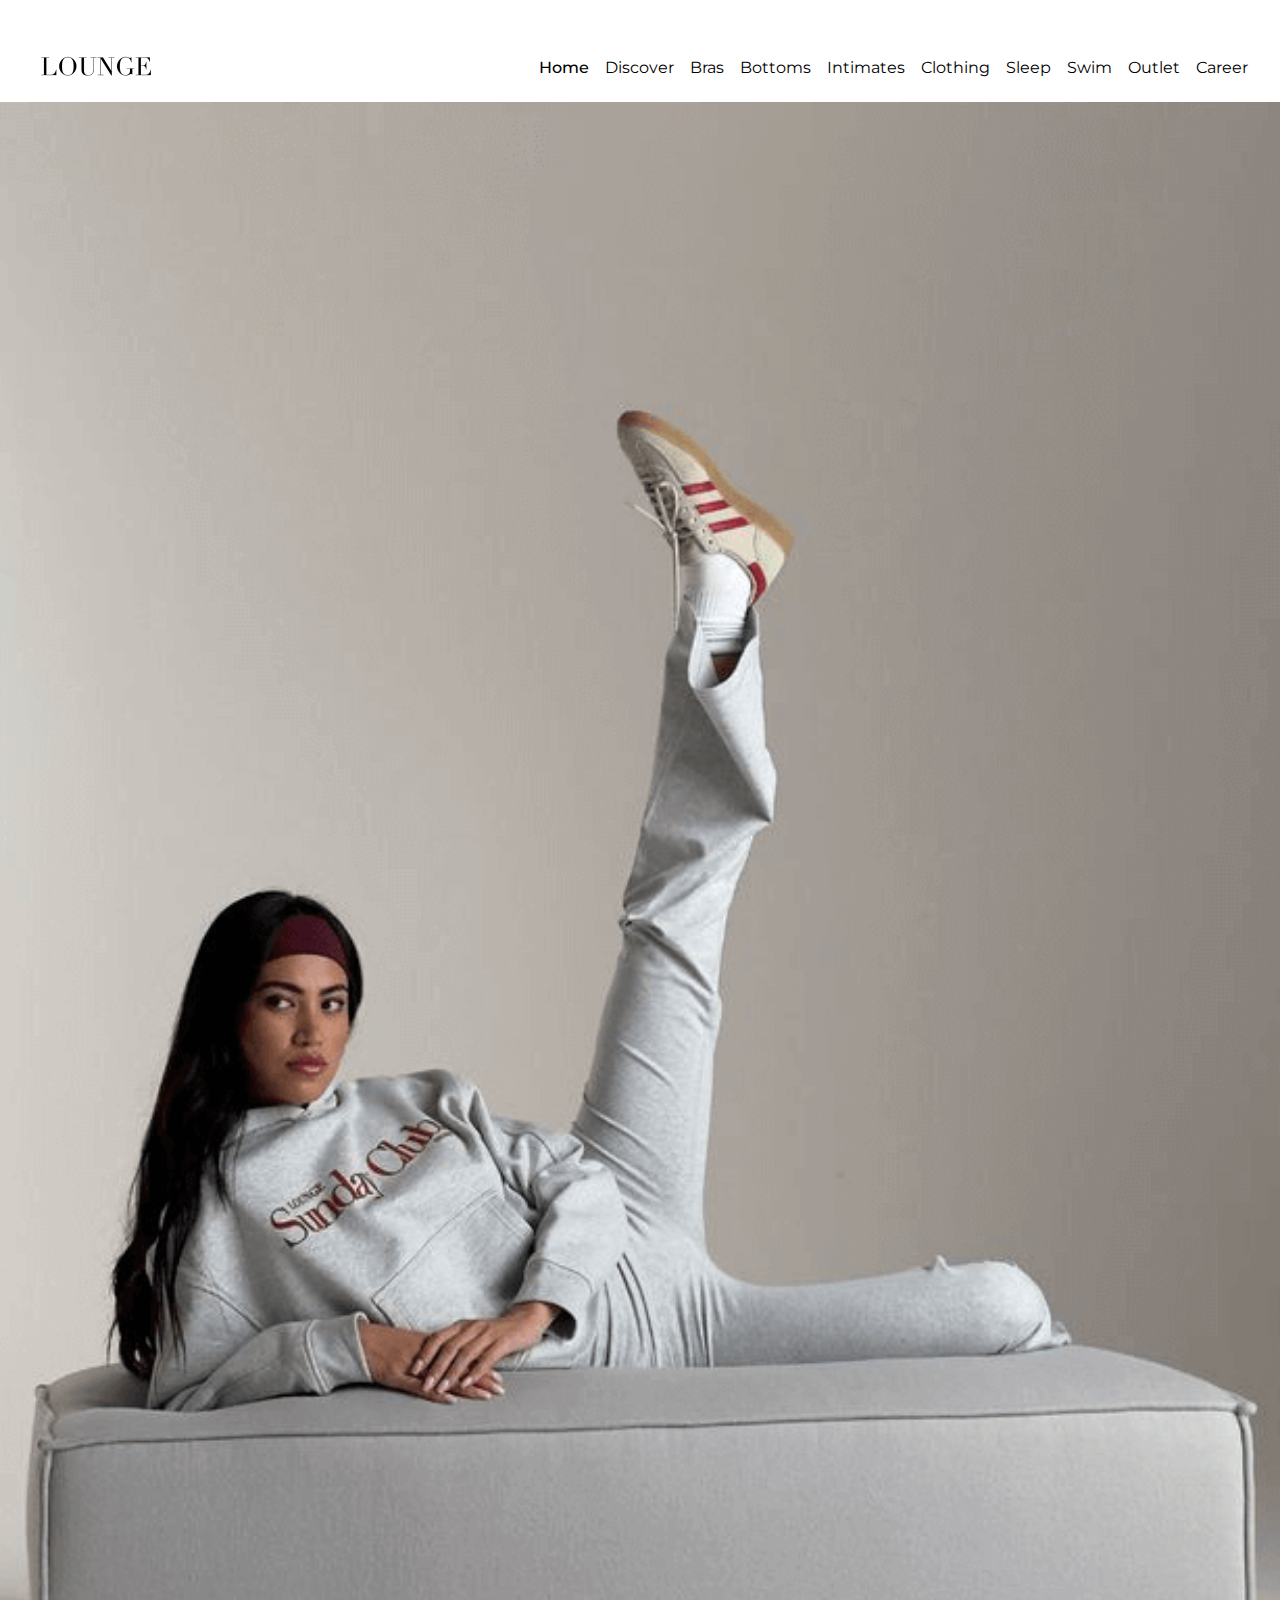
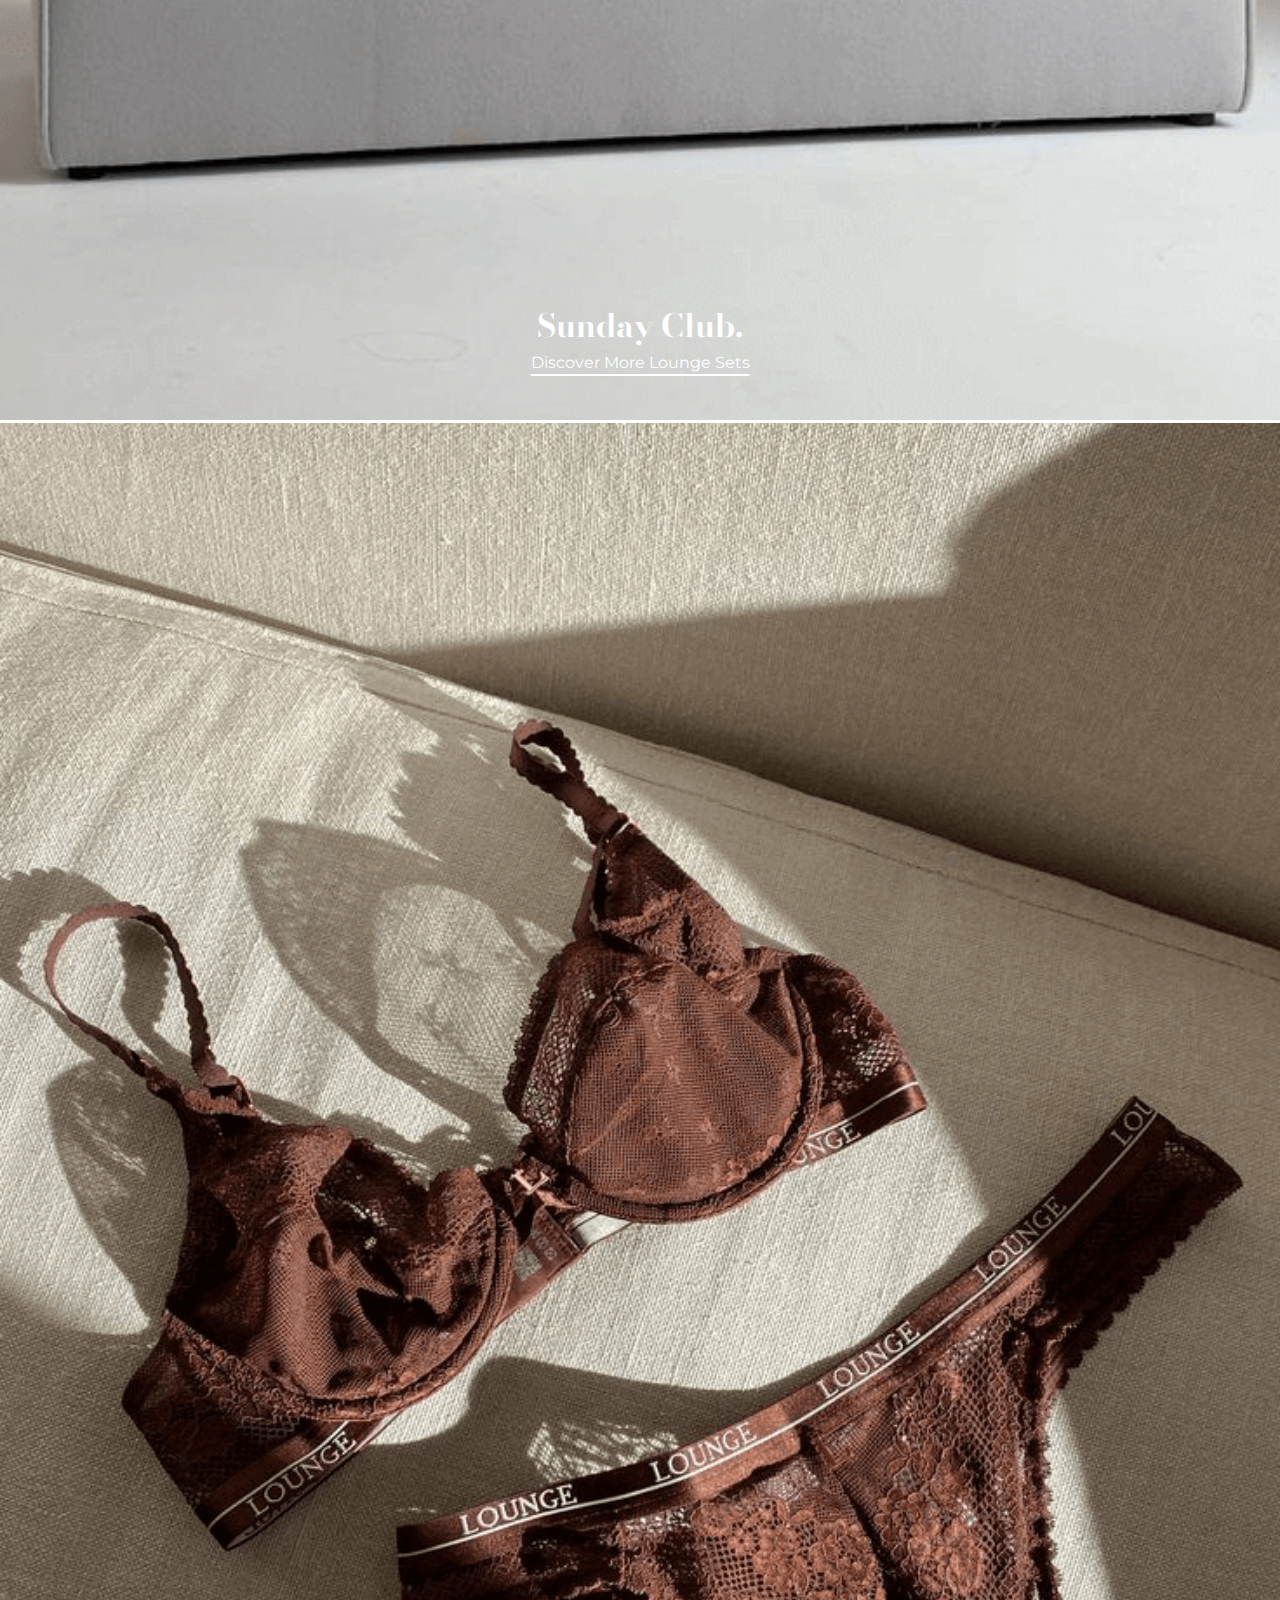
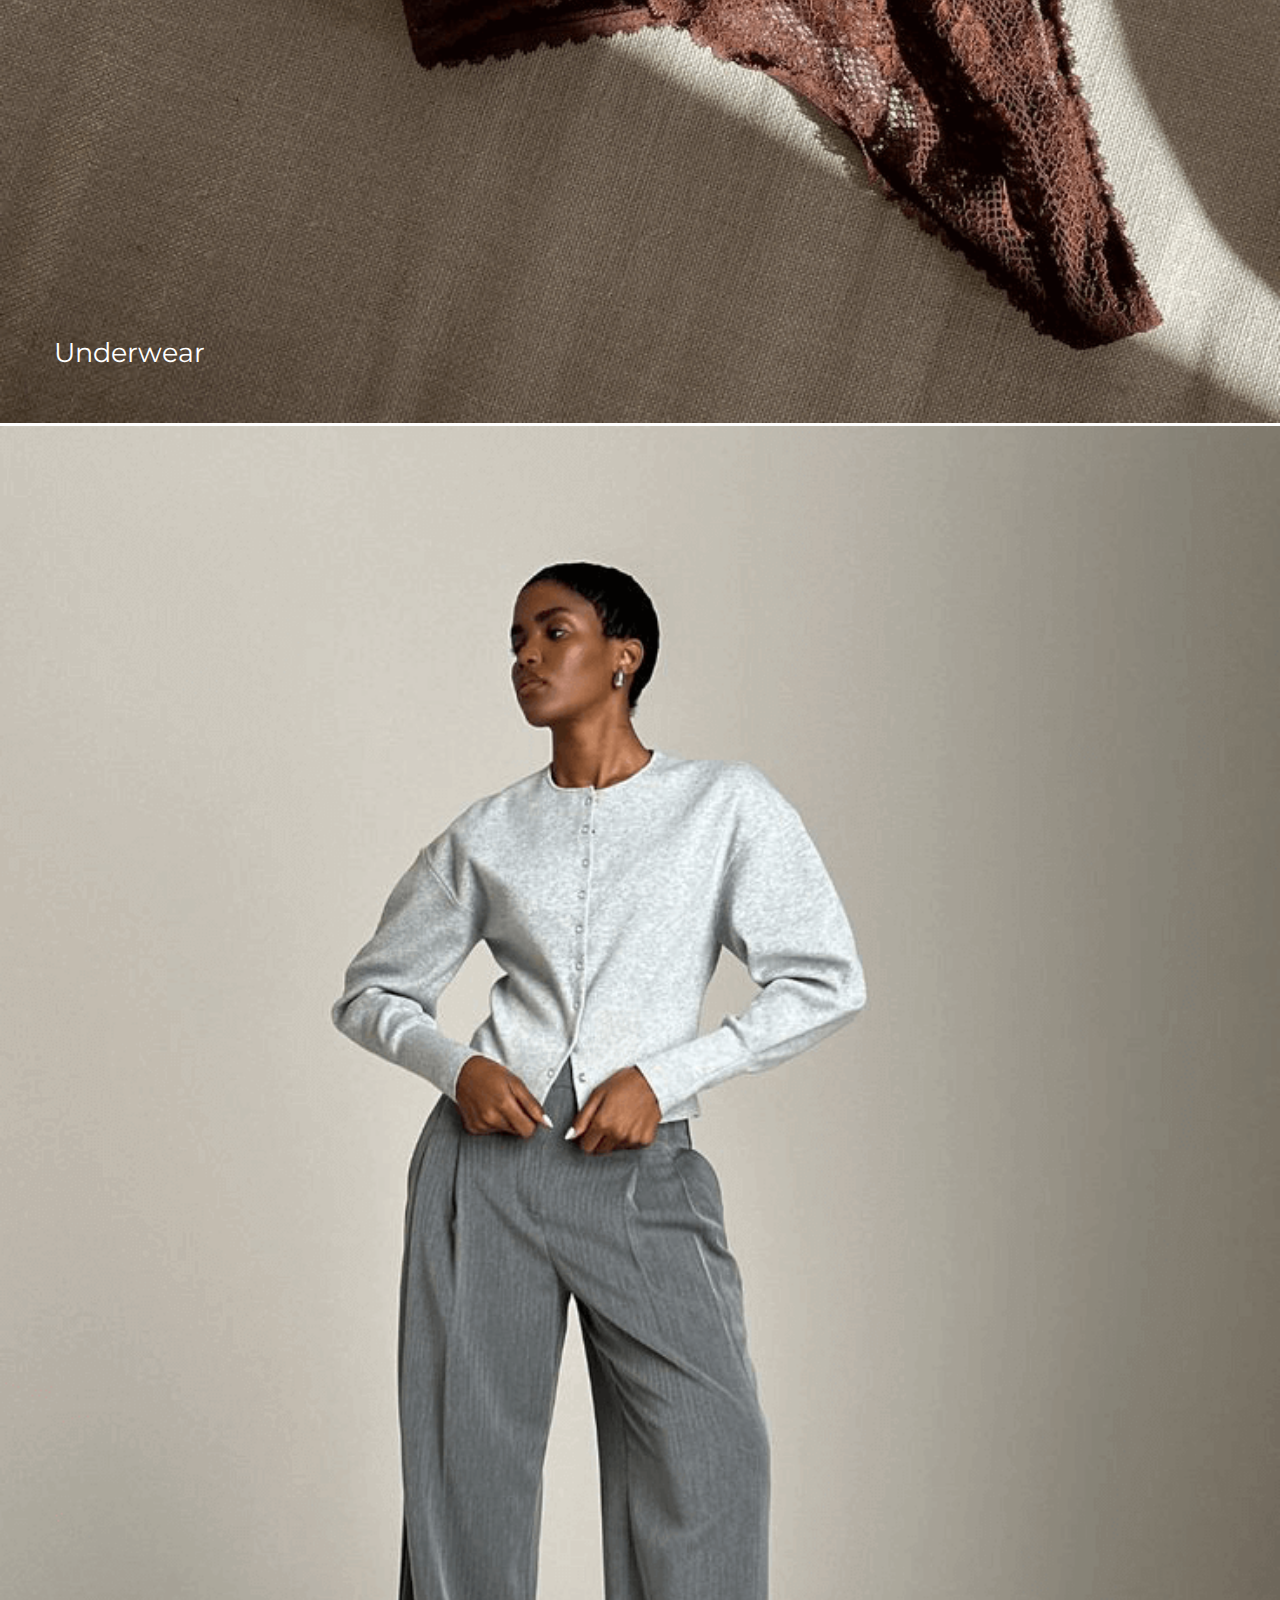
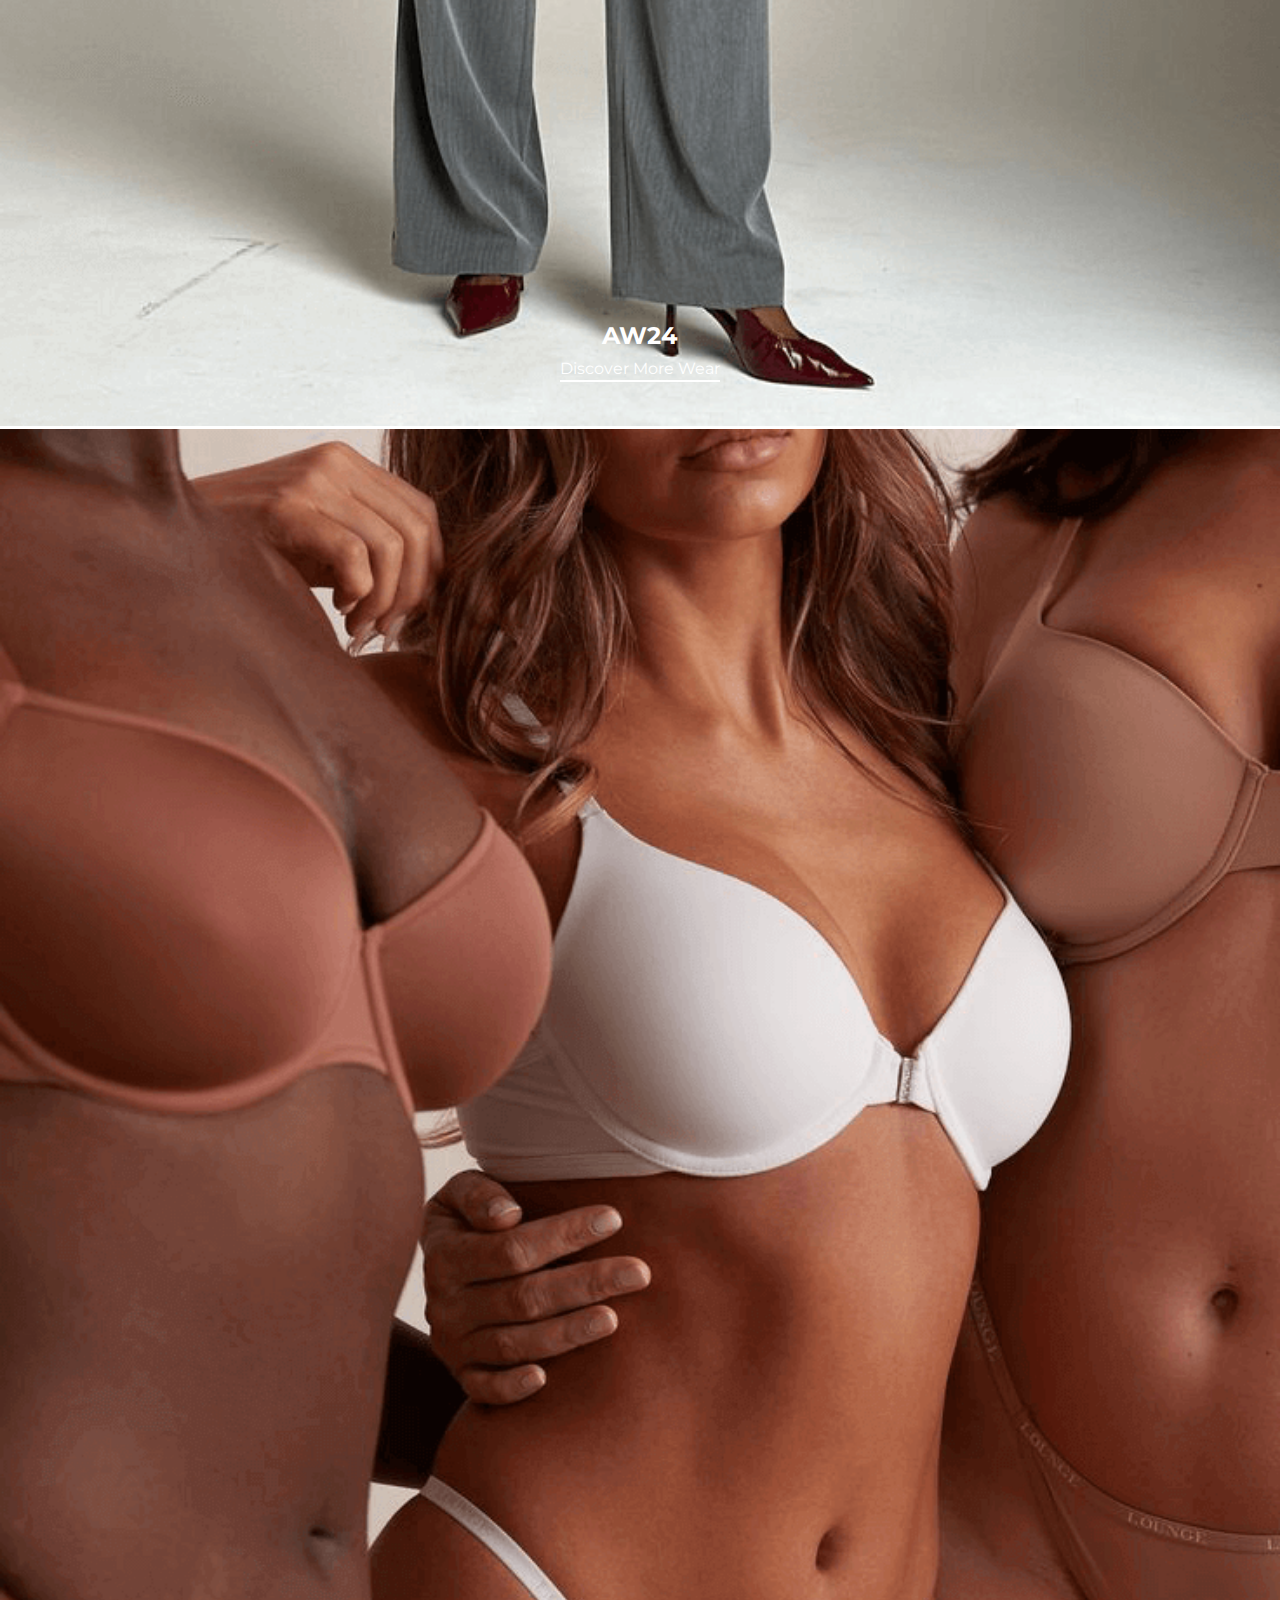
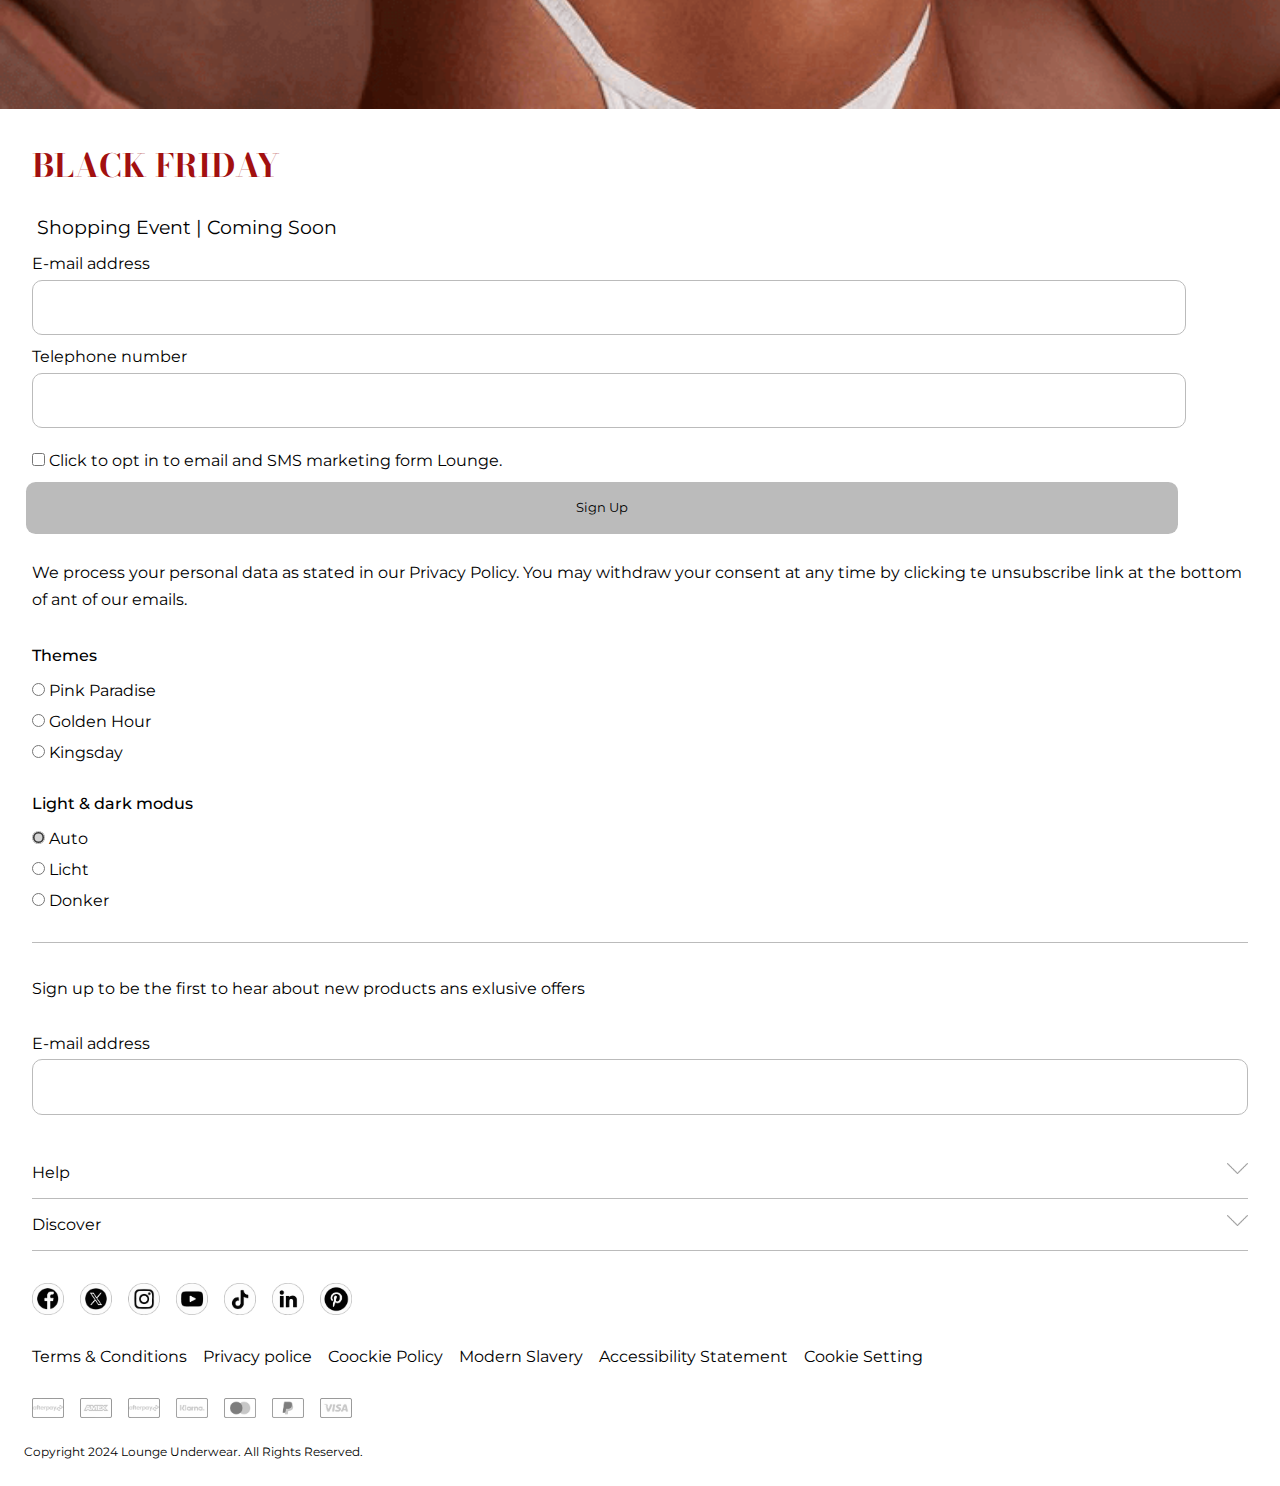
==== commit 3a783809: "Add files via upload" ====
--- a/index.html
+++ b/index.html
@@ -16,6 +16,7 @@
 <body>
 	<header>
 		<img src="images/logo_lounge.png" alt="Logo van Lounge Underwear" />
+
 		<button>
 			<img src="images/menu.png" alt="" />Menu
 		</button>
@@ -47,32 +48,26 @@
 				<li><a href="http://127.0.0.1:5500/careers.html">Career</a></li>
 			</ul>
 
-			<ul>
-				<li>
-					<img aria-hidden="true" src="images/zoekicoon.png" alt="Icoon om te zoeken" />
-				</li>
-				<li>
-					<img aria-hidden="true" src="images/hartje_icoon.png"
-						alt="Hartje icoon om je favoriete items op te slaan" />
-				</li>
-				<li>
-					<img aria-hidden="true" src="images/account_icoon.png" alt="Icoon voor het account" />
-				</li>
-				<li>
-					<button><img aria-hidden="true" src="images/shopping_tas_icoon.png"
-							alt="Winkelmandje icoon om je items te zien en of kopen" />Winkelmandje</button>
-						<dialog> <form method="dialog">
-							<h3>My bag</h3>
-							<button class="sluiten" aria-label="Sluit winkelwagen"> <img src="images/kruisje.png" alt="Icoon om menu te sluiten"> </button>
-							<p>Spend $100.00 more to qualify for free delivery</p>
-							<img src="images/pakketje_icoon.png" alt="Icoon van een pakketje">
-							<button type="submit">Shop all</button>
-						</form>
-						</dialog>
-
-				</li>
-			</ul>
+	
 		</nav>
+
+		<button><img aria-hidden="true" src="images/shopping_tas_icoon.png"
+			alt="Winkelmandje icoon om je items te zien en of kopen" />Shopbag</button>
+
+		<dialog> <form method="dialog">
+			<h3>My bag</h3>
+			<button class="sluiten" aria-label="Sluit winkelwagen"> <img src="images/kruisje.png" alt="Icoon om menu te sluiten"> </button>
+			<section>
+			<p>Spend $100.00 more to qualify for free delivery</p>
+			<img src="images/pakketje_icoon.png" alt="Icoon van een pakketje">
+		</section>
+		<section>
+			<h4>Your bag is empty</h4>
+			<img src="images/shopping_empty.png" alt="Icoon van een shoptas">
+		</section>
+			<button type="submit">SHOP ALL ITEMS</button>
+		</form>
+		</dialog>
 	</header>
 	<main>
 
@@ -81,7 +76,7 @@
 		<section>
 			<h1 class="visually_hidden">Feel Confident and Comfortable in Lounge Underwear</h1>
 			<h2>Sunday Club.</h2>
-			<a href="https://nl.lounge.com/collections/sunday-club">Discover More</a>
+			<a href="https://nl.lounge.com/collections/sunday-club">Discover More Lounge Sets</a>
 			<img src="images/sunday_club.jpg" alt="Afbeelding van een mevrouw in een joggingpak" />
 		</section>
 
@@ -95,7 +90,7 @@
 
 		<section>
 			<h2>AW24</h2>
-			<a href="https://nl.lounge.com/collections/aw-24">Discover More</a>
+			<a href="https://nl.lounge.com/collections/aw-24">Discover More Wear </a>
 			<img src="images/aw24.jpg" alt="Afbeelding van een mevrouw in nette kleding " />
 		</section>
 
@@ -129,13 +124,13 @@
 			</p>
 			<img src="images/blackfriday.jpg" alt="Afbeelding van drie vrouwen in lingerie" />
 		</section>
-		<section>
-			<!-- <h2 class="visually_hidden">Video bekijken</h2>
+		<!-- <section>
+			<h2 class="visually_hidden">Video bekijken</h2>
 			<video controls>
 				<source src="images/binkies_stoffen_avonturen_.mp4" type="video/mp4">
 				Your browser doesn't support the video element.
-			  </video> -->
-		</section>
+			  </video> 
+		</section> -->
 
 		<section>
 			<h4>Themes</h4>
@@ -185,7 +180,7 @@
 			<section>
 				<h2 class="visually_hidden">More information</h2>
 				<details>
-					<summary>Help <img src="images/pijl_icoon.png" alt="pijl icoon"></summary>
+					<summary>Help <img src="images/pijl_icoon.png" alt="Knop om over help onderdelen te lezen"></summary>
 					<ul>
 						<li>Client Services</li>
 						<li>Make a Return/Exchange</li>
@@ -195,7 +190,7 @@
 				</details>
 
 				<details>
-					<summary>Discover <img src="images/pijl_icoon.png" alt="pijl icoon"></summary>
+					<summary>Discover <img src="images/pijl_icoon.png" alt="knop om discover te ontdekken"></summary>
 					<ul>
 						<li>Our Story</li>
 						<li>Sustainability</li>
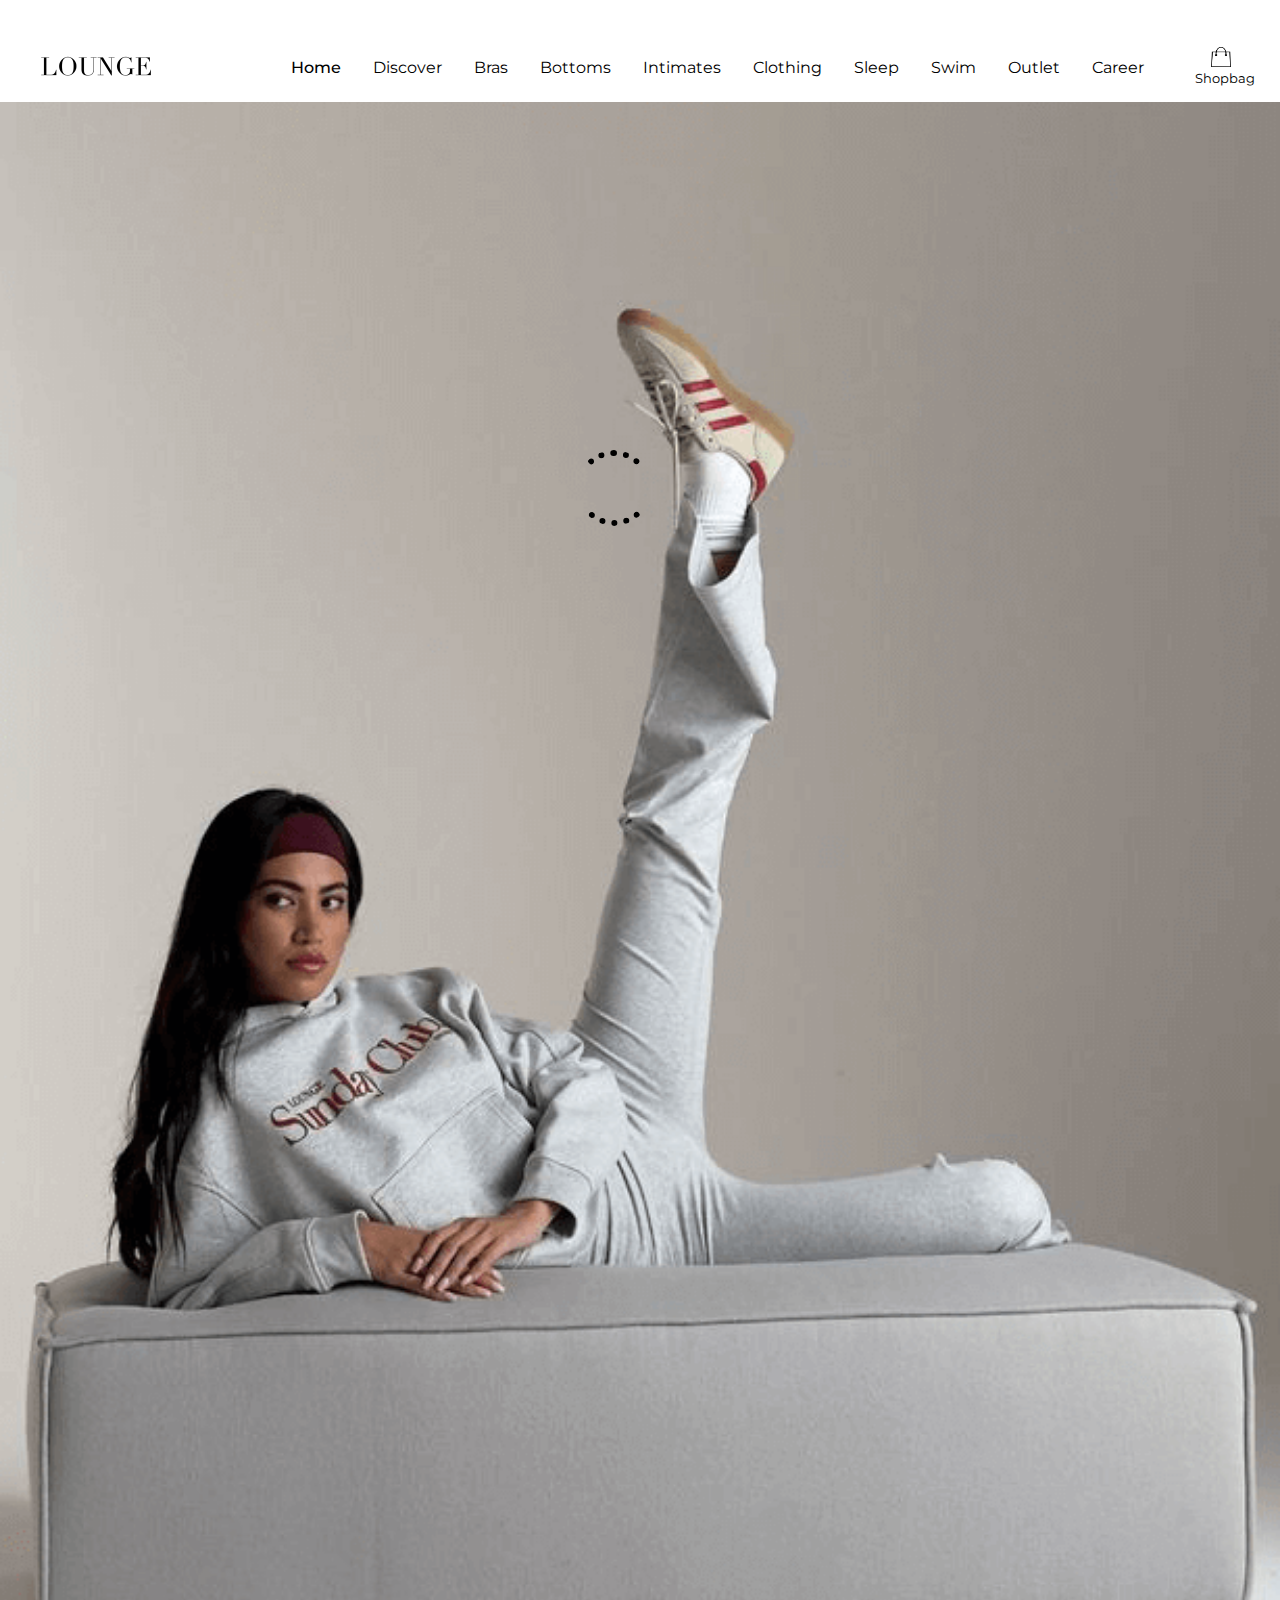
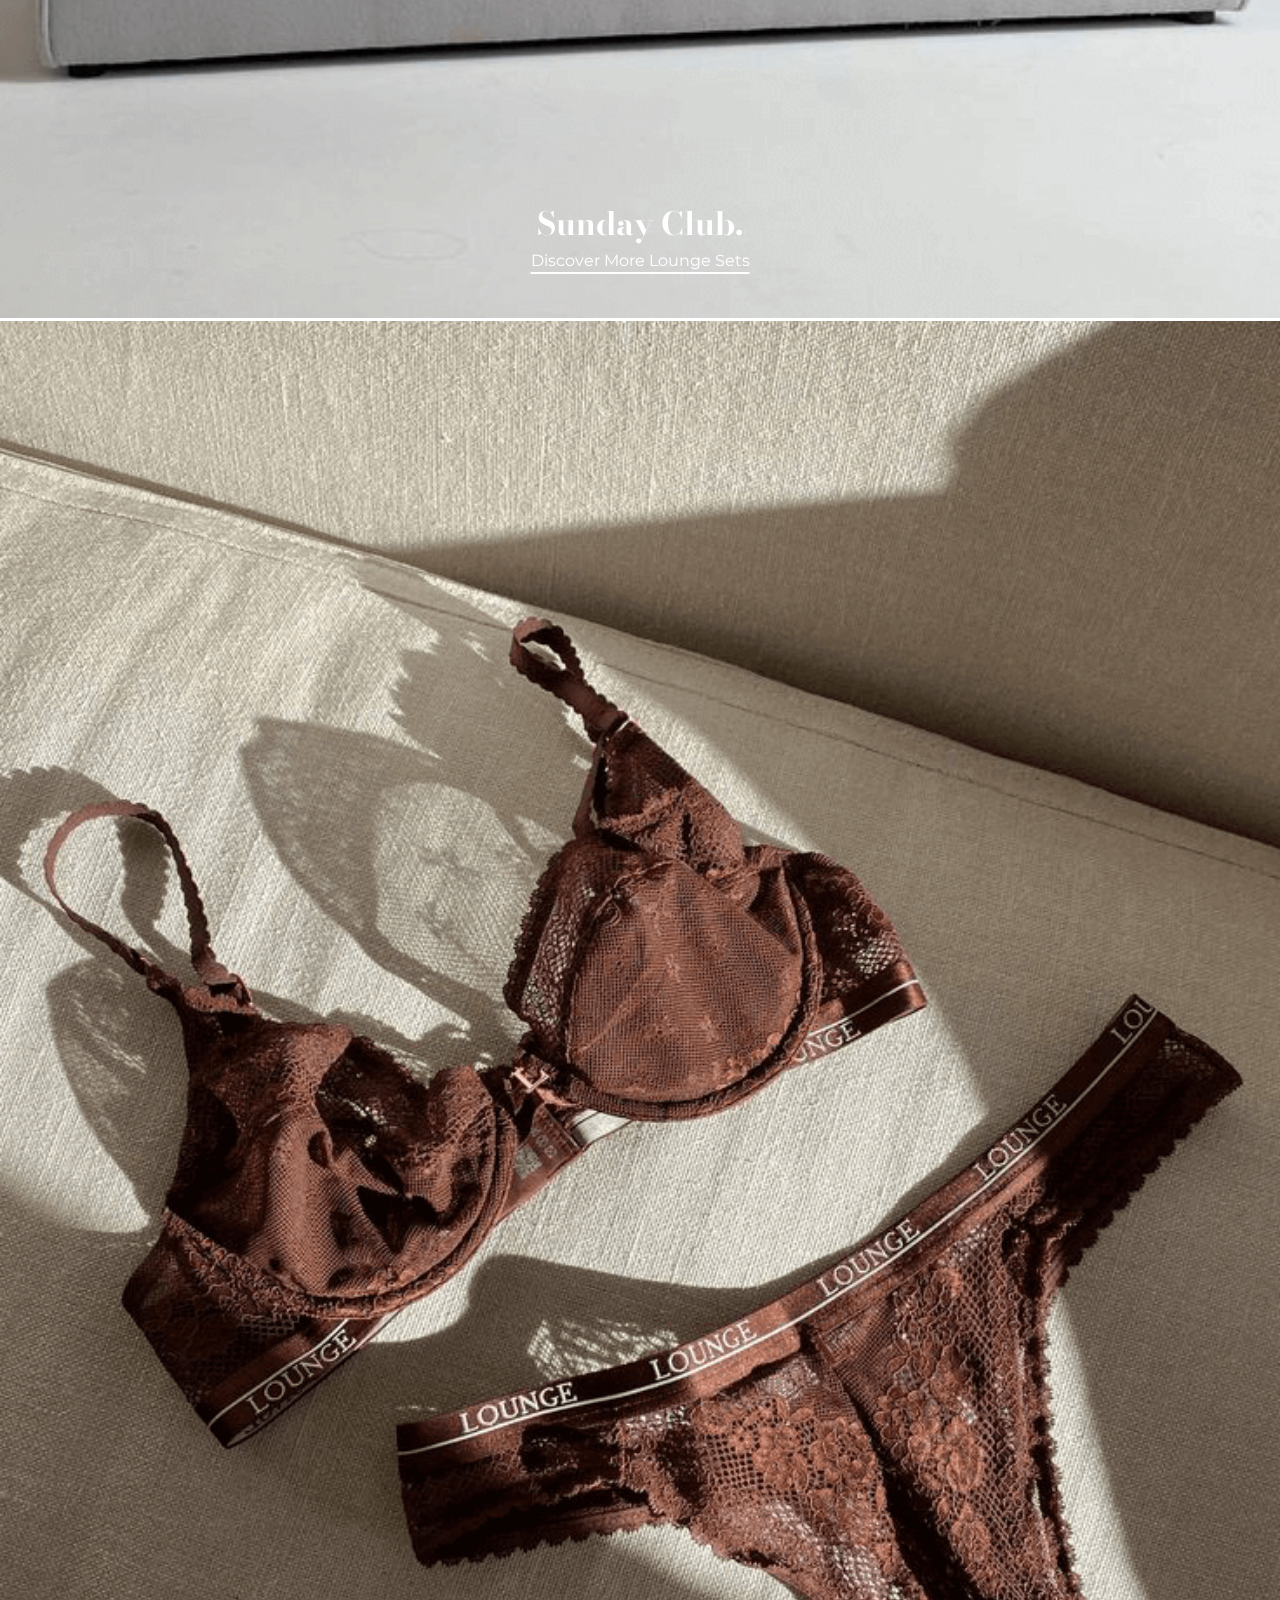
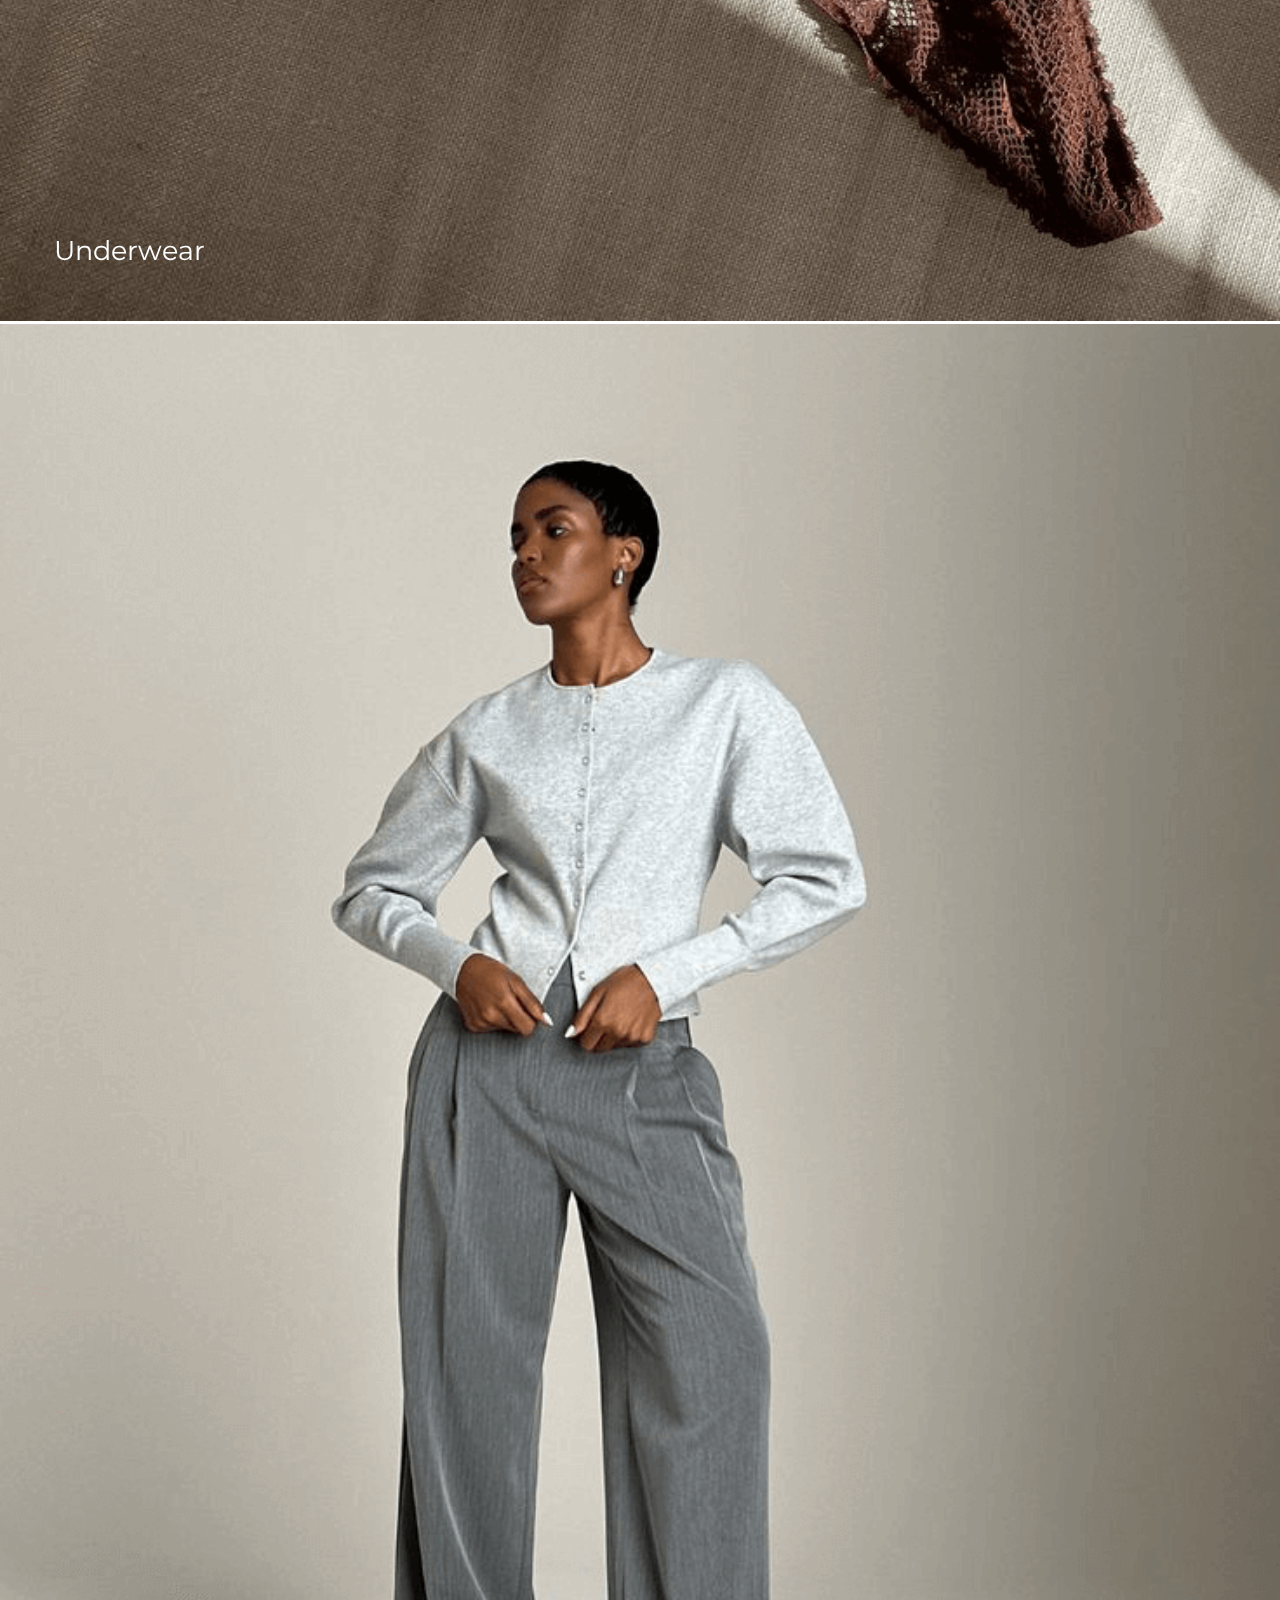
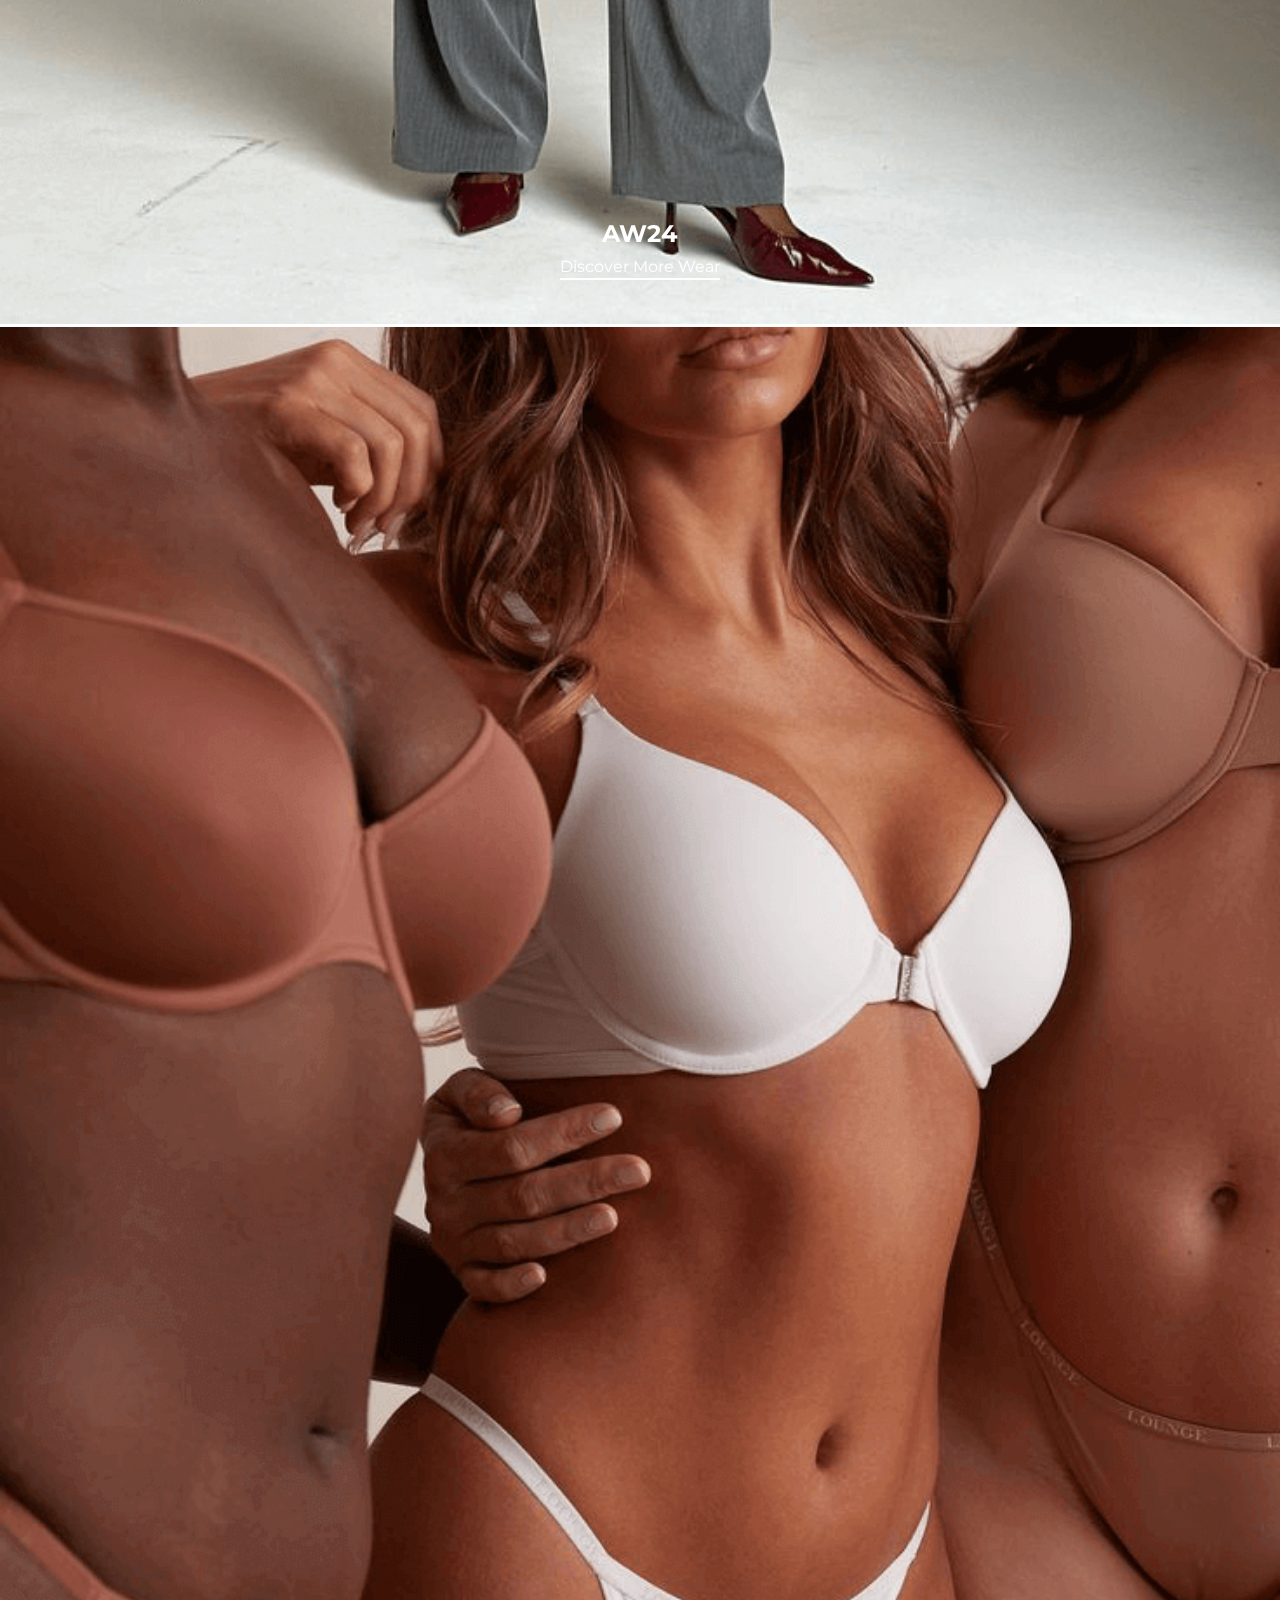
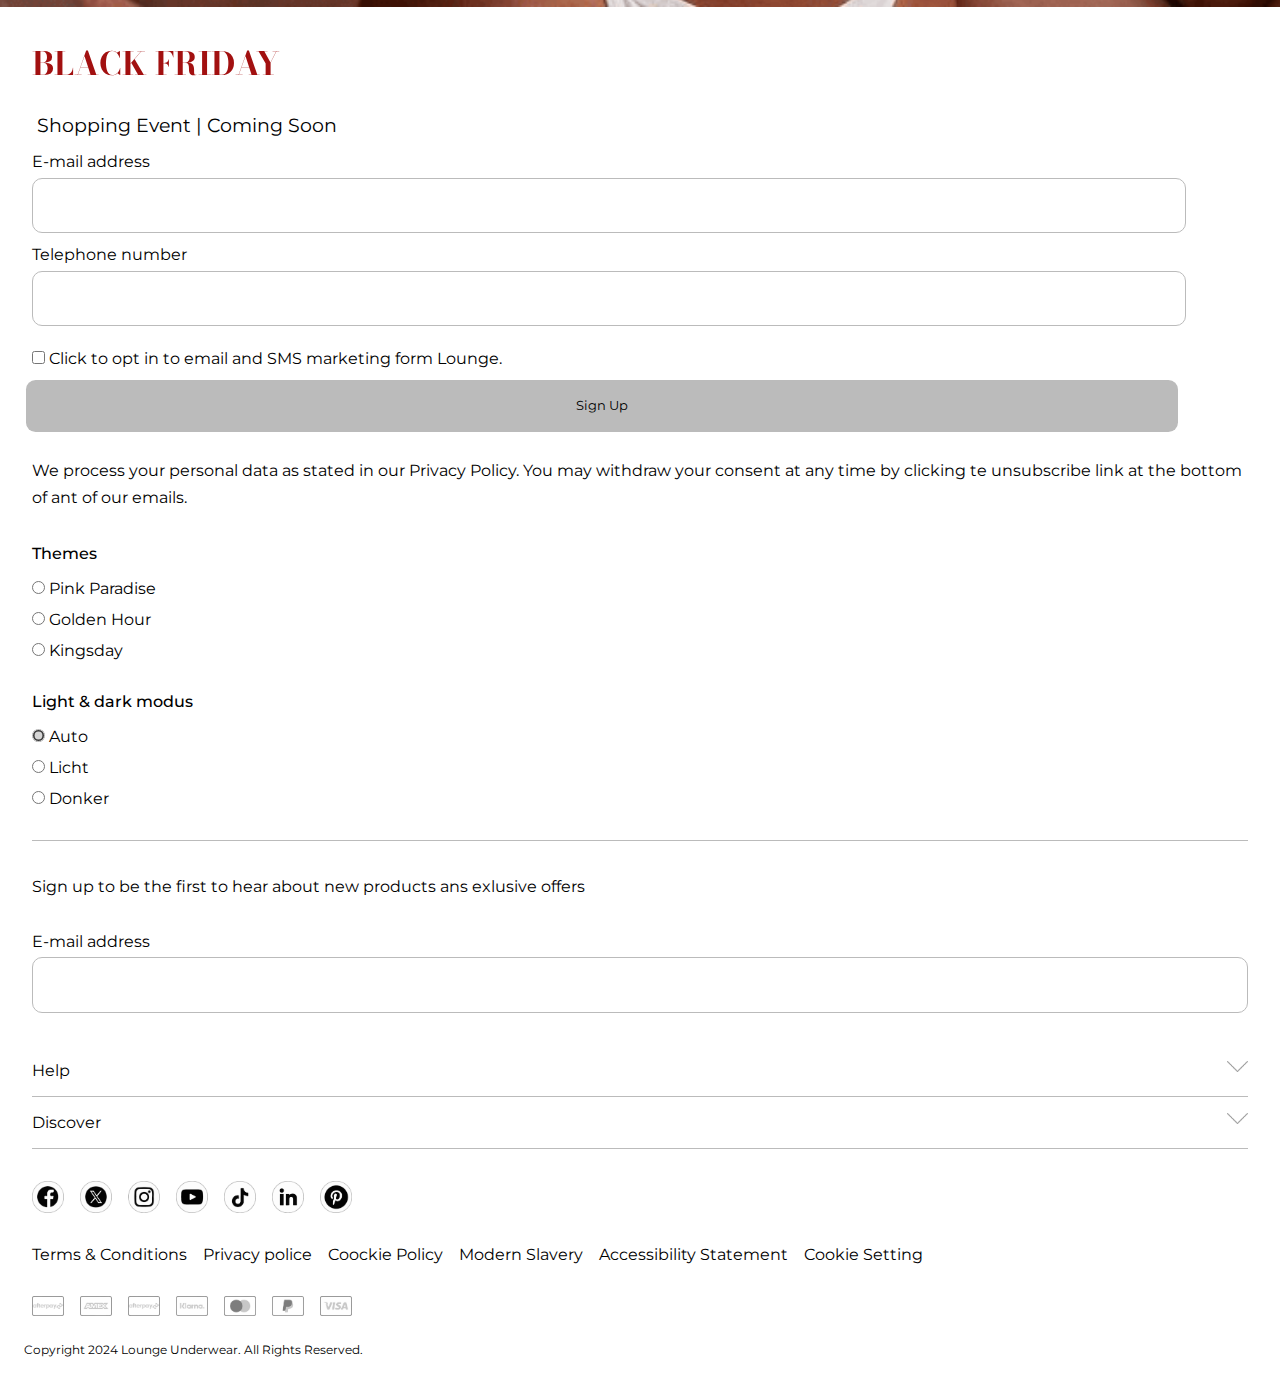
==== commit c3e3b2ac: "Add files via upload" ====
--- a/index.html
+++ b/index.html
@@ -124,13 +124,6 @@
 			</p>
 			<img src="images/blackfriday.jpg" alt="Afbeelding van drie vrouwen in lingerie" />
 		</section>
-		<!-- <section>
-			<h2 class="visually_hidden">Video bekijken</h2>
-			<video controls>
-				<source src="images/binkies_stoffen_avonturen_.mp4" type="video/mp4">
-				Your browser doesn't support the video element.
-			  </video> 
-		</section> -->
 
 		<section>
 			<h4>Themes</h4>
--- a/styles/style.css
+++ b/styles/style.css
@@ -109,9 +109,14 @@
   display: flex;
   justify-content: space-between;
   align-items: center;
-  padding: 0 2em;
-  margin-top: 2em;
+  padding: 2em 2em 0em 2em;
+
   z-index: 2;
+  position: fixed;
+  top: 0;
+  right:0;
+  left:0;
+  background-color: var(--wit);
 }
 
 header>img:first-of-type {
@@ -130,29 +135,26 @@
   translate: 0 -100%;
 }
 
-header ul:last-of-type {
+/* header ul:last-of-type {
   display: flex;
   gap: 1em;
-}
-
-
-header ul:last-of-type li img {
+} */
+
+
+/* header ul:last-of-type li img {
   width: 1.2em;
   height: auto;
-}
+} */
 
 header nav ul li a {
   text-decoration: none;
+  color: var(--zwart);
 }
 
 header li {
   list-style: none;
 }
 
-
-header a {
-  color: var(--zwart);
-}
 
 header nav ul li a:hover {
   text-decoration: underline;
@@ -173,7 +175,6 @@
 header button {
   position: relative;
   z-index: 1;
-  order: -1;
   background: none;
   border: none;
 
@@ -186,6 +187,10 @@
   height: 4em;
 
   z-index: 3;
+}
+
+header button:nth-of-type(1) {
+  order: -1;
 }
 
 header button img {
@@ -206,21 +211,15 @@
   background-color: var(--wit);
   padding-top: 7em;
   z-index: 2;
+  /* display: flex;
+  flex-direction: column;
+  justify-content: space-between; */
 }
 
 nav.toonMenu li {
   padding-bottom: 1em;
 }
 
-
-nav.toonMenu ul:last-of-type {
-  margin-top: 24em;
-}
-
-/* Winkelwagen icoon */
-nav.toonMenu li button img {
-  padding-bottom: 2em;
-}
 
 
 
@@ -228,7 +227,7 @@
 /* Zoeken header */
 /*****************/
 
-header form {
+header nav form {
   display: flex;
   padding-bottom: 3em;
   max-width: 100%;
@@ -259,7 +258,7 @@
 /* styling voor de header als de browser minimaal 54em breed is */
 /****************************************************************/
 @media (width > 54em) {
-  header button {
+  header button:nth-of-type(1){
     display: none;
   }
 
@@ -271,6 +270,7 @@
 
   header nav ul {
     display: flex;
+    flex-wrap: wrap;
     gap: 2em;
     padding-left: 3em;
   }
@@ -289,7 +289,7 @@
 /*******************************************************************************/
 
 @media (width > 54em) {
-  header form {
+  header nav form {
     display: none;
   }
 }
@@ -298,29 +298,121 @@
 /****************/
 /* Winkelmandje */
 /****************/
+dialog {
+  top: 0;
+  left: auto;
+  height: 100vh; 
+  border-style: none;
+  z-index: 10;
+  width: 80%;
+
+
+}
+
+
+
+dialog form{
+  height: 100%;
+    display: flex;
+    flex-direction: column;
+    background-color: var(--wit);
+
+}
 
 dialog.show{
   background-color: var(--wit);
   color: var(--zwart);
-}
-
-header dialog::backdrop{
-  background-color: rgba(255, 255, 255, 0.934);
-  backdrop-filter:blur(.5em);
-}
+  z-index: 1000;
+
+}
+
+dialog h3{
+  padding-top: 3em;
+  font-weight: 400;
+
+}
+
+dialog section:nth-of-type(2) h4 {
+  font-weight: 400;
+}
+
 
 html:has(header dialog[open]) {
 	overflow:hidden;
 	scrollbar-gutter: stable;
 }
 
+
 dialog button.sluiten{
   position: absolute;
-  top: 0;
-  right: 0;
+  top: 3em;
+  right: 2em;
   width: 4em;
 
 }
+
+dialog section:nth-of-type(1){
+  margin-top: .5em;
+  background-color: var(--beige);
+
+  display: flex;
+  flex-direction: row-reverse;
+  
+  align-items: center; 
+  justify-content: start;
+  top: 4em;
+  padding: .7em 2em .7em 2em;
+}
+
+dialog section:nth-of-type(2){
+  display: flex;
+  flex-direction: column;
+  justify-content: center;
+  align-items: center;
+  height: 100%;
+  text-align: center;
+
+}
+
+dialog section:nth-of-type(1) img{
+  width: 3em;
+  height: auto;
+
+}
+
+dialog section:nth-of-type(2) img{
+  order: -1;
+  width: 7em;
+}
+
+dialog button:last-of-type{
+  background-color: var(--zwart);
+  color: var(--wit);
+  border-radius: 1.075em;
+  width: 88%;
+  margin: 0em 2em 0em 2em;
+  bottom: 3em; 
+  margin-top: auto;
+  line-height: 4em;
+} 
+
+dialog button:last-of-type{
+  background-color: var(--zwart);
+  color: var(--wit);
+  border-radius: 1.075em;
+  width: 88%;
+  margin: 0em 2em 0em 2em;
+  bottom: 3em; 
+  margin-top: auto;
+  line-height: 4em;
+} 
+
+dialog button:last-of-type:hover{
+background-color: var(--grijs);
+} 
+
+
+
 
 /***************/
 /* Hidden      */
@@ -371,6 +463,8 @@
 /****************************************************************/
 input:hover {
   border-color: var(--zwart);
+  transform: scale(1.01);
+  transition: .5s;
 }
 
 input:focus-visible {
@@ -425,11 +519,18 @@
   margin-right: 2em;
   margin-left: 2em;
   margin-top: 1em;
+  list-style: none;
+}
+
+
+/* Voor safari list item weg */
+details summary::-webkit-details-marker {
+  display: none;
 }
 
 
 summary {
-  list-style: none;
+  
   display: flex;
   flex-direction: row;
   justify-content: space-between;
--- a/styles/homepage.css
+++ b/styles/homepage.css
@@ -106,6 +106,7 @@
 
     width: 100%;
 }
+
 
 /**************************/
 /* achtergrondafbeeding 2 */
@@ -221,6 +222,11 @@
     width:100%;
 	appearance:none;
    
+}
+
+main  :first-of-type[type="email"]:hover,
+main  :first-of-type[type="number"]:hover{
+    border-color:var(--zwart);
 }
 
 main input:focus {
@@ -256,8 +262,8 @@
 /* video                */
 /************************/
 
-main video{
+/* main video{
     margin-top: 3em;
     width: 100%;
     height: 100%;
-}
+} */
--- a/styles/surfaceplane.css
+++ b/styles/surfaceplane.css
@@ -1,3 +1,8 @@
+
+
+
+
+
 /**************************/
 /* licht en donkere modus */
 /**************************/
@@ -7,11 +12,10 @@
 
 
 
-
 /****************/
 /* Thema  pink  */
 /****************/
-/* 
+
 :has(input[type="radio"][value="pink"]:checked) h1,
 :has(input[type="radio"][value="pink"]:checked) h2,
 :has(input[type="radio"][value="pink"]:checked) h3,
@@ -40,12 +44,12 @@
 :has(input[type="radio"]:checked[value="pink"]) input {
     accent-color: rgb(255, 147, 165);
 }
- */
+ 
 
 /****************/
 /* Thema  gold  */
 /****************/
-/* 
+
 :has(input[type="radio"][value="golden"]:checked) h1,
 :has(input[type="radio"][value="golden"]:checked) h2,
 :has(input[type="radio"][value="golden"]:checked) h3,
@@ -73,11 +77,11 @@
 
 :has(input[type="radio"]:checked[value="golden"]) input {
     accent-color: #b39043;
-} */
+} 
 
 /********************/
 /* Thema kingsday   */
-/* ******************
+/* ******************/
 :has(input[type="radio"][value="kingsday"]:checked) h1,
 :has(input[type="radio"][value="kingsday"]:checked) h2,
 :has(input[type="radio"][value="kingsday"]:checked) h3,
@@ -112,20 +116,22 @@
 /***********************/
 /* scrol animatie fade */
 /***********************/
-/* 
+ 
 main>div:nth-of-type(1) {
     position: fixed;
     inset: 0;
     height: 0.5em;
     background-color: var(--rood);
-    z-index: 3;
-}  */
+    z-index: 1000000;
+
+} 
 
 
 /****************/
 /* Laad animatie*/
 /****************/
-/* main>div:last-of-type {
+
+main>div:last-of-type {
     height: 4em;
     width: 4em;
     border: .4em dotted;
@@ -152,4 +158,4 @@
         transform: rotate(360deg);
         scale: 0;
     }
-} */+}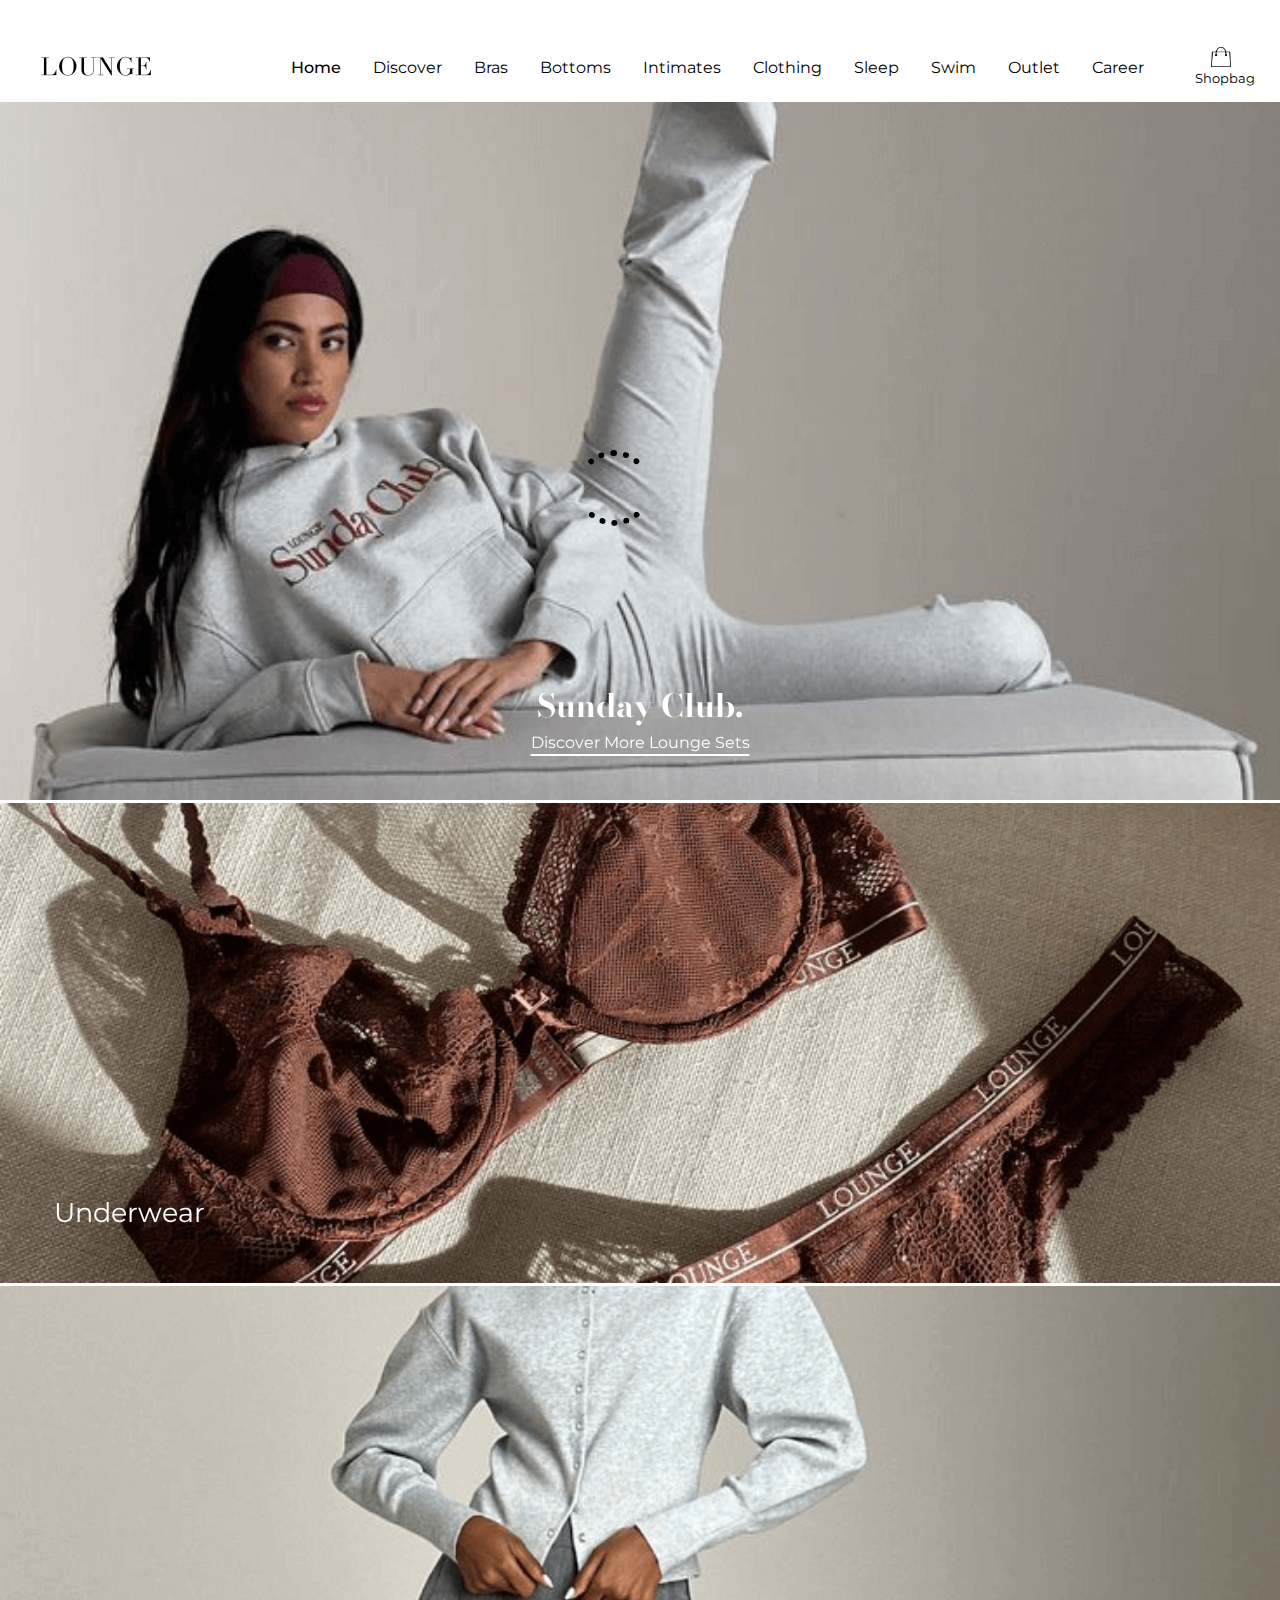
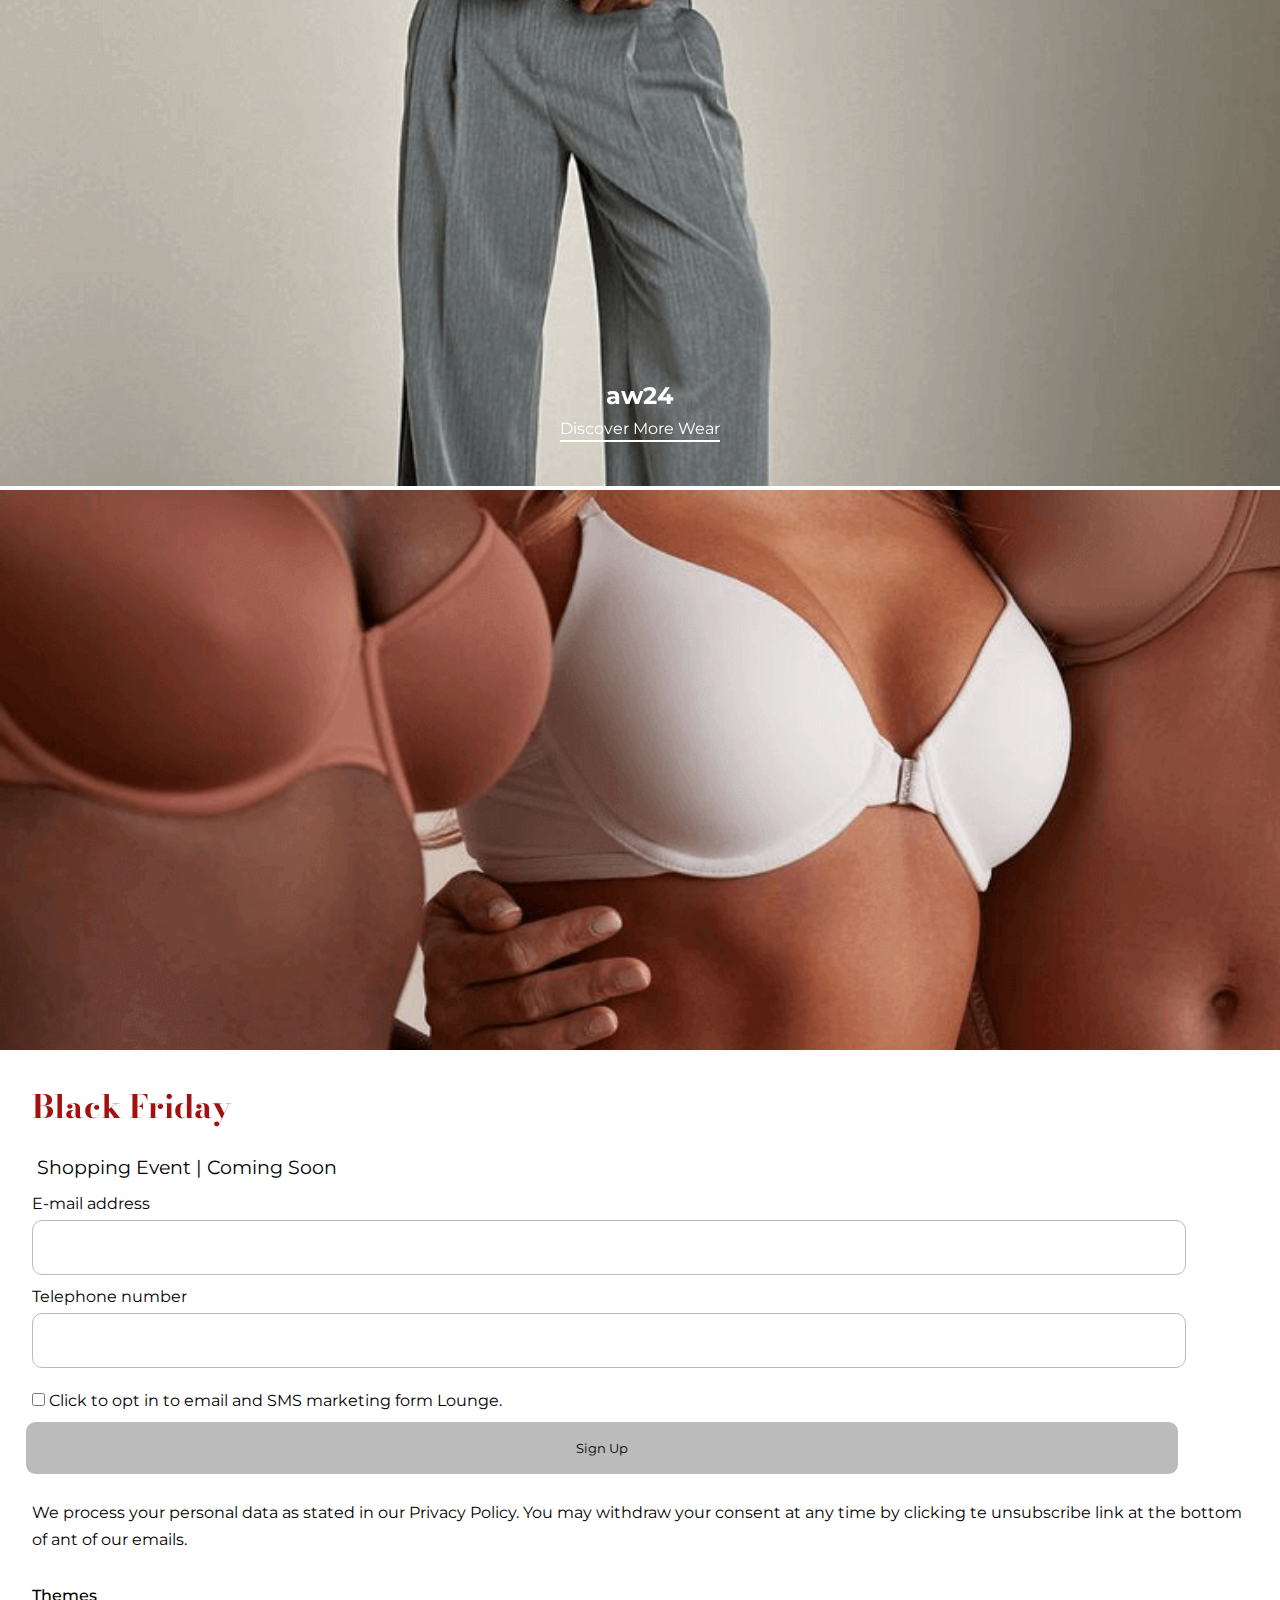
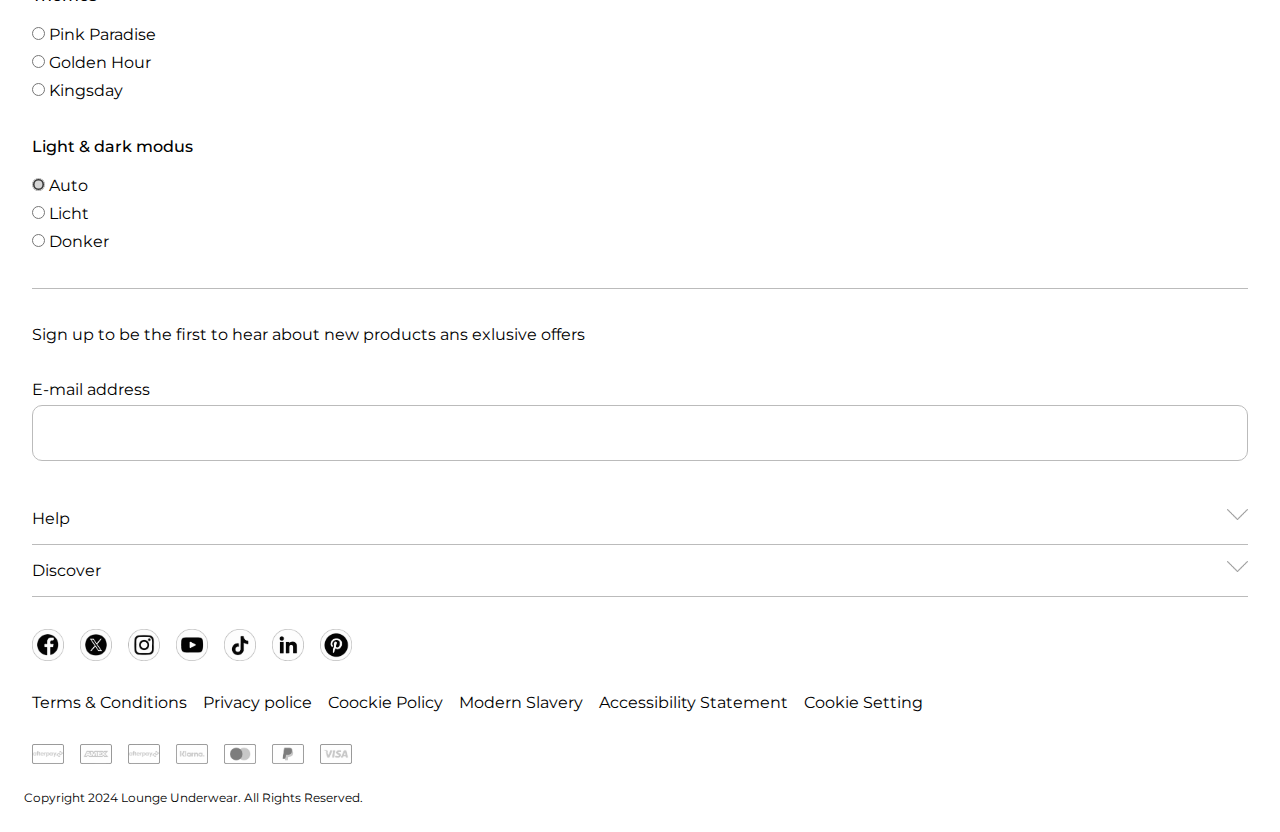
==== commit 15eb5227: "Add files via upload" ====
--- a/index.html
+++ b/index.html
@@ -6,7 +6,7 @@
 	<meta name="author" content="Bente Visschers" />
 	<meta name="viewport" content="width=device-width, initial-scale=1" />
 
-	<title>Lounge Underwear</title>
+	<title>Lounge Underwear Homepage</title>
 
 	<link href="styles/style.css" rel="stylesheet" />
 	<link href="styles/homepage.css" rel="stylesheet" />
@@ -65,7 +65,7 @@
 			<h4>Your bag is empty</h4>
 			<img src="images/shopping_empty.png" alt="Icoon van een shoptas">
 		</section>
-			<button type="submit">SHOP ALL ITEMS</button>
+			<button type="submit">Shop all items</button>
 		</form>
 		</dialog>
 	</header>
@@ -89,13 +89,13 @@
 		</section>
 
 		<section>
-			<h2>AW24</h2>
+			<h2>aw24</h2>
 			<a href="https://nl.lounge.com/collections/aw-24">Discover More Wear </a>
 			<img src="images/aw24.jpg" alt="Afbeelding van een mevrouw in nette kleding " />
 		</section>
 
 		<section>
-			<h2>BLACK FRIDAY</h2>
+			<h2>Black Friday</h2>
 			<h3>Shopping Event | Coming Soon</h3>
 
 			<form>
@@ -115,6 +115,7 @@
 				</label>
 
 				<button type="submit">Sign Up</button>
+				
 			</form>
 
 			<p>
@@ -136,6 +137,7 @@
 			<label>
 				<input type="radio" name="theme" value="kingsday"> Kingsday
 			</label>
+			
 		</section>
 
 		<section>
@@ -149,6 +151,8 @@
 			<label>
 				<input type="radio" name="theme" value="dark"> Donker
 			</label>
+			<p></p>
+			
 		</section>
 
 		<div></div> 
@@ -240,6 +244,7 @@
 		</section>
 	</footer>
 	<script defer src="scripts/script.js"></script>
+	<script defer src="scripts/index.js"></script>
 </body>
 
 </html>--- a/styles/style.css
+++ b/styles/style.css
@@ -443,6 +443,14 @@
 }
 
 
+
+/* main label {
+	display:block; 
+    margin-bottom: .75em;
+    width: 90vw;
+    margin-left: 2em; 
+} */
+
 /****************************************************************/
 /* button focus en actieve stijl alle knoppen */
 /****************************************************************/
--- a/styles/homepage.css
+++ b/styles/homepage.css
@@ -103,6 +103,8 @@
     grid-row-start: 1;
     grid-row-end: 3;
     grid-column-start: 1;
+    max-height: 50em;
+    object-fit: cover;
 
     width: 100%;
 }
@@ -135,6 +137,8 @@
      grid-row-end: 3;
      grid-column-start: 1;
      margin-top: .2em;
+     max-height: 30em;
+     object-fit: cover;
  
      width: 100%;
  }
@@ -172,6 +176,8 @@
      grid-row-end: 3;
      grid-column-start: 1;
      margin-top: .2em;
+     max-height: 50em;
+     object-fit: cover;
  
      width: 100%;
  }
@@ -191,6 +197,9 @@
     order: -1;
     width: 100%;
     margin-top: .2em;
+
+    max-height: 35em;
+     object-fit: cover;
 }
 
 
@@ -203,12 +212,12 @@
     max-width:20em;
 }
 
-main label {
+main section:nth-of-type(4) label {
 	display:block; 
     margin-bottom: .75em;
     width: 90vw;
     margin-left: 2em; 
-}
+} 
 
 main  :first-of-type[type="email"],
 main  :first-of-type[type="number"]{
--- a/styles/surfaceplane.css
+++ b/styles/surfaceplane.css
@@ -1,5 +1,17 @@
-
-
+html {
+	scroll-timeline: --page-scroll block;
+}
+
+
+/**************************/
+/* Themes layout          */
+/**************************/
+main section:nth-of-type(5) label,
+main section:nth-of-type(7) label{
+    display: block;
+    margin-left: 2em;
+    line-height: 1.75em;
+}
 
 
 
@@ -9,6 +21,14 @@
 main>section:last-of-type {
     margin-top: 1em;
 }
+
+main section:nth-of-type(6) label,
+main section:nth-of-type(8) label{
+    display: block;
+    margin-left: 2em;
+    line-height: 1.75em;
+}
+
 
 
 
@@ -117,13 +137,36 @@
 /* scrol animatie fade */
 /***********************/
  
-main>div:nth-of-type(1) {
+/* main>div:nth-of-type(1) {
     position: fixed;
     inset: 0;
     height: 0.5em;
     background-color: var(--rood);
     z-index: 1000000;
 
+}  */
+
+main div:nth-of-type(1){
+    position: fixed;
+    top: 0;
+    right: 0;
+    left: 0;
+    height: 1em;
+    background-color: red;
+    z-index: 100000000000000;
+
+    scale: 0 1;
+
+    animation-name: progress;
+    animation-timing-function: linear;
+    animation-fill-mode: forwards;
+    animation-timeline: scroll();
+}
+
+@keyframes progress{
+    100% {
+        scale: 1 1;
+    }
 } 
 
 
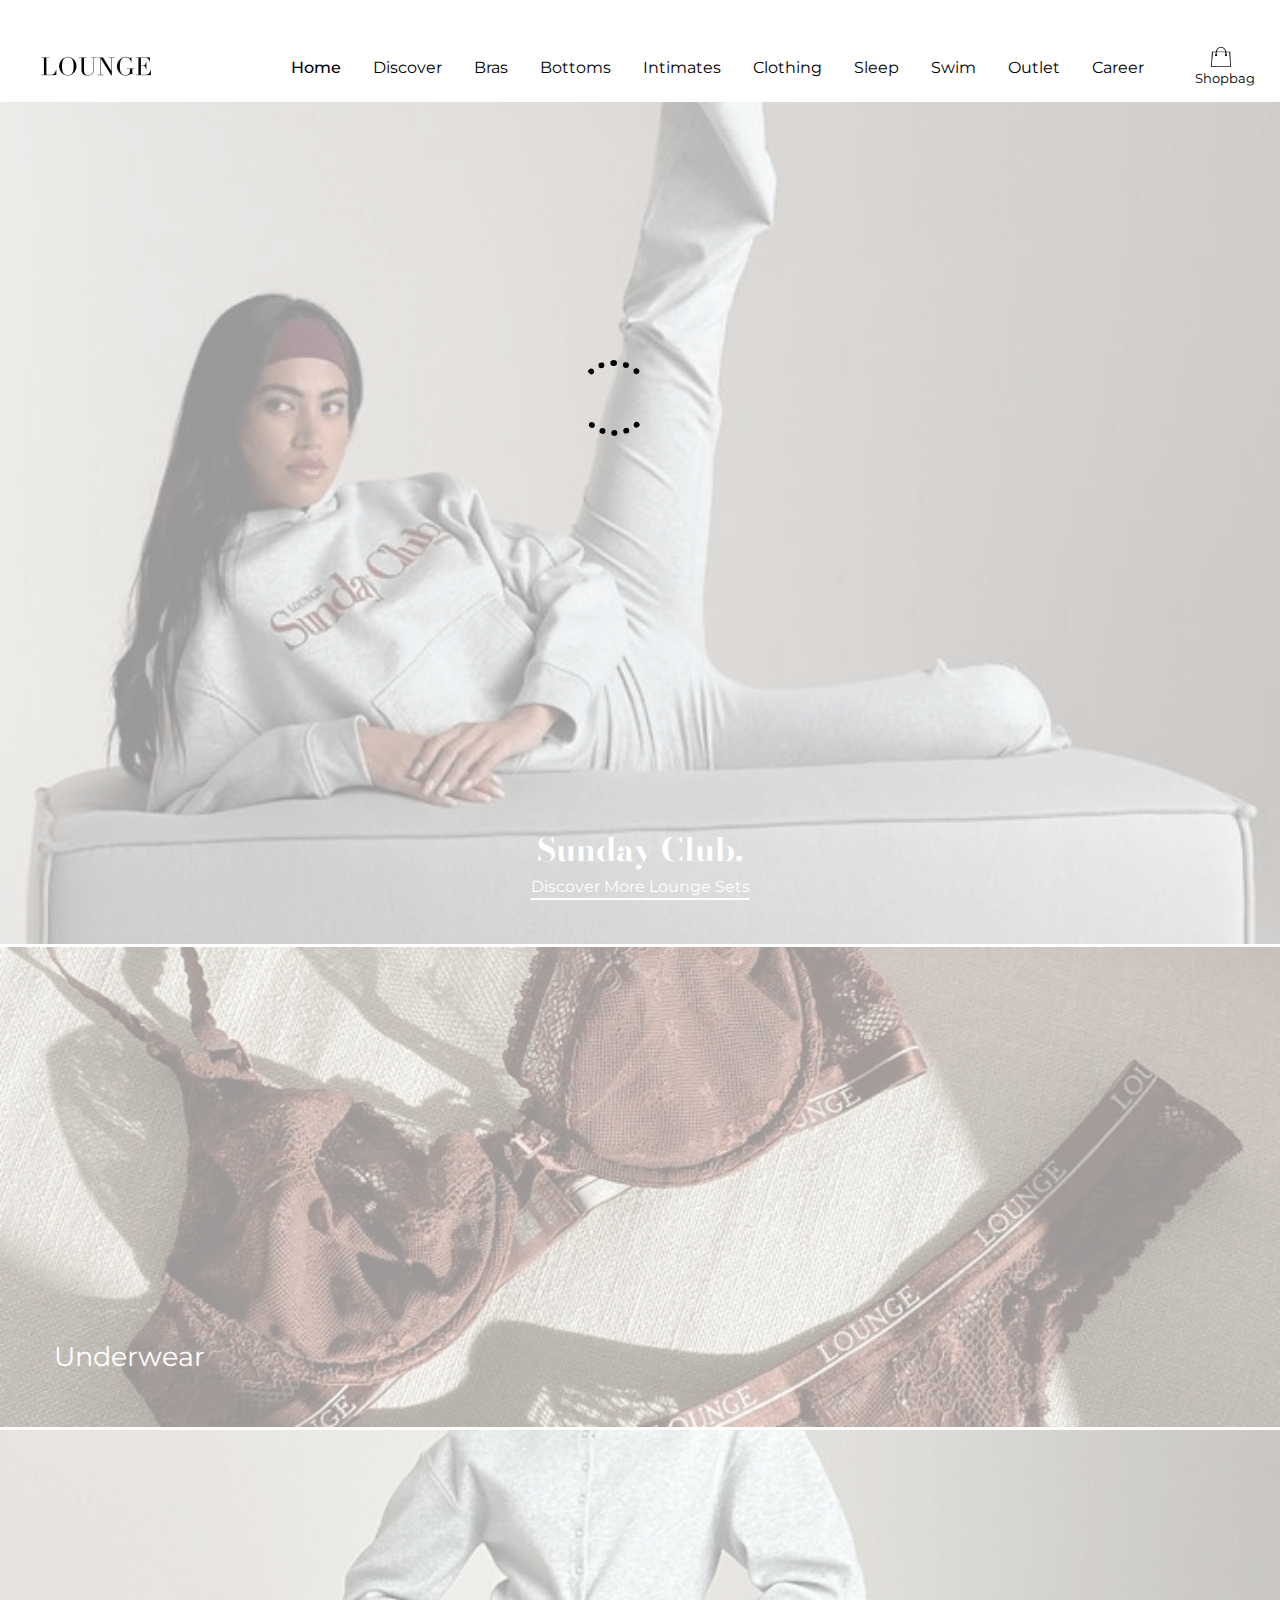
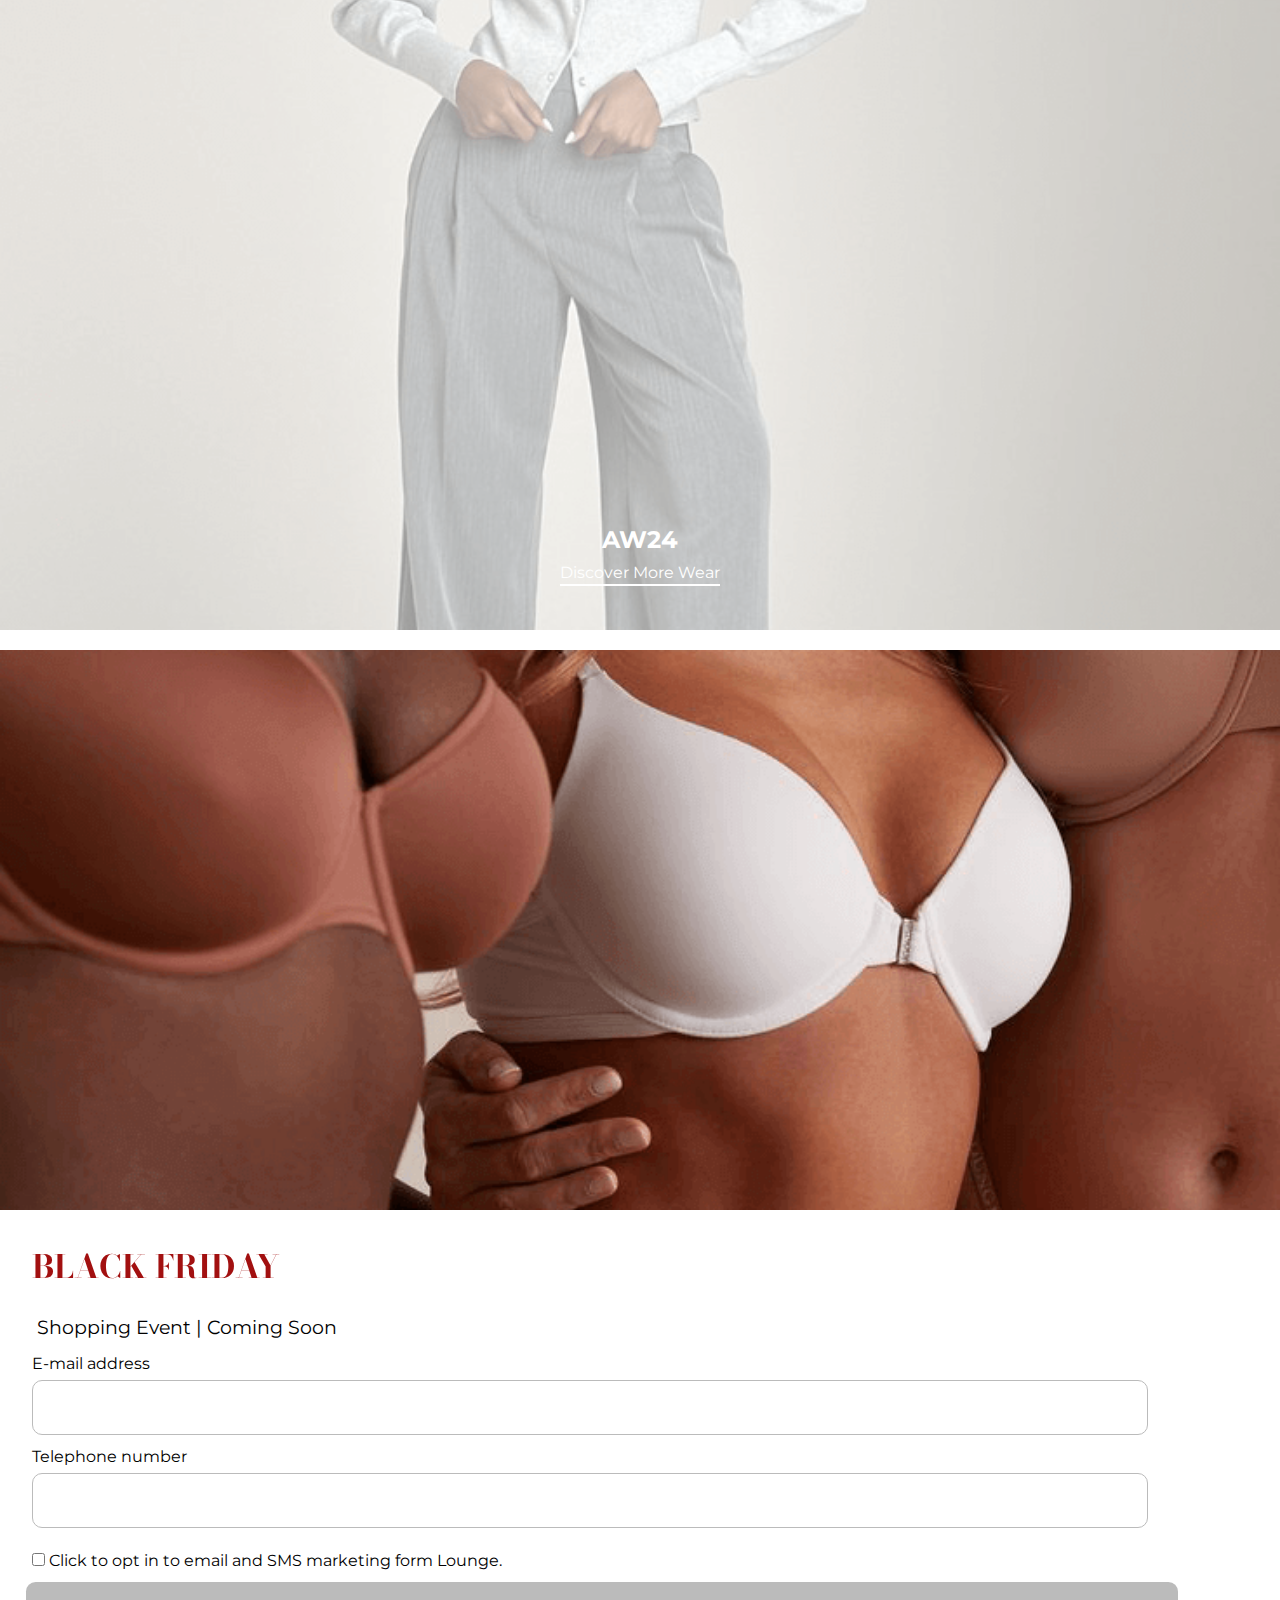
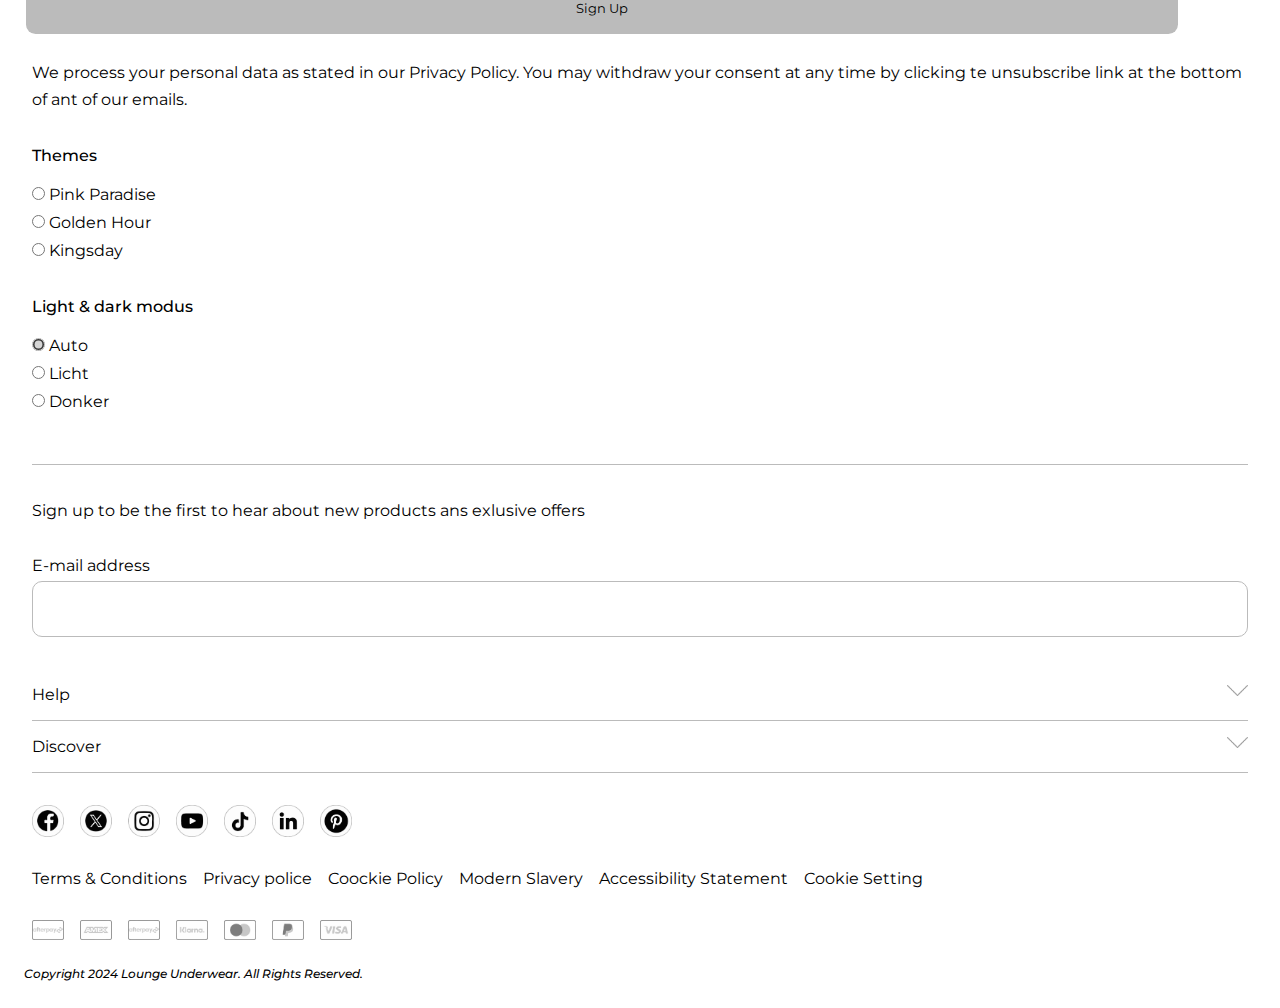
==== commit ddfc834b: "Add files via upload" ====
--- a/index.html
+++ b/index.html
@@ -28,7 +28,7 @@
 
 			</form>
 			<ul>
-				<li><a class="active" href="http://127.0.0.1:5500/index.html?">Home</a></li>
+				<li><a class="active" href="index.html">Home</a></li>
 				<li><a href="https://nl.lounge.com/collections/all">Discover</a></li>
 				<li><a href="https://nl.lounge.com/collections/bras">Bras</a></li>
 				<li>
@@ -45,7 +45,7 @@
 				<li>
 					<a href="https://nl.lounge.com/collections/sale-all">Outlet</a>
 				</li>
-				<li><a href="http://127.0.0.1:5500/careers.html">Career</a></li>
+				<li><a href="careers.html">Career</a></li>
 			</ul>
 
 	
--- a/styles/style.css
+++ b/styles/style.css
@@ -1,69 +1,133 @@
-/***************/
-/* lettertypes */
-/***************/
-
-@font-face {
-  font-family: "Montserrat";
-  src: url("../fonts/Montserrat-Variable.ttf");
-
-  font-style: normal;
-}
-
-@font-face {
-  font-family: "Montserrat";
-  src: url("../fonts/Montserrat-Italic-Variable.ttf");
-
-  font-style: italic;
-}
-
-@font-face {
-  font-family: "Bente";
-  src: url("../fonts/BodoniModa-Variable.ttf");
-
-  font-style: normal;
-}
-
-@font-face {
-  font-family: "Bente";
-  src: url("../fonts/BodoniModa-Italic-Variable.ttf");
-
-  font-style: italic;
-}
-h4 {
-  font-family: "Montserrat", sans-serif;
-  font-weight: 500;
-margin: 2em 0em 1em 2em;
-}
-
-p {
-  line-height: 1.7em;
-}
+/********************/
+/* Algemene stijlen */
+/********************/
 
 * {
   margin: 0;
   padding: 0;
   font-family: "Montserrat", sans-serif;
   font-style: normal;
-}
-
-/****************/
-/* root kleuren */
-/****************/
-
-/* 
-  --wit: #fff;
-  --beige: #F7F8F2;
-  --lichtGrijs: rgb(213, 213, 213);
-  --grijs: rgb(187, 187, 187);
-  --zwart: #000;
-  --rood: rgb(162, 16, 16);
-  --achtergrondkleur: #fff; */
-
+
+  scroll-behavior: smooth;
+}
+
+.visually_hidden {
+  clip: rect(0 0 0 0);
+  clip-path: inset(50%);
+  height: 1px;
+  overflow: hidden;
+  position: absolute;
+  white-space: nowrap;
+  width: 1px;
+}
+
+h1,
+h2,
+h3 {
+  margin-bottom: 0.8em;
+}
+
+h4 {
+  font-family: "Montserrat", sans-serif;
+  font-weight: 500;
+  margin: 2em 0em 1em 2em;
+}
+
+p {
+  line-height: 1.7em;
+}
+
+main > section:nth-of-type(1),
+main > section:nth-of-type(2),
+main > section:nth-of-type(3){
+  opacity: 0.4;
+  transform: translateY(-1em);
+
+  animation-name: fade;
+  animation-duration: 2s;
+  animation-timing-function: ease-out;
+  animation-fill-mode: forwards;
+}
+
+@keyframes fade {
+  from {
+    opacity: 0.4;
+    transform: translateY(-1em);
+  }
+  to {
+      opacity: 1;
+      transform: translateY(0);
+  }
+}
+
+button:focus-visible {
+  border-style: dotted;
+  border-width: .2em;
+  border-color: var(--rood);
+}
+
+button:active {
+  font-weight: 500;
+}
+
+input:hover {
+  border-color: var(--zwart);
+  transform: scale(1.01);
+  transition: .5s;
+}
+
+input:focus-visible {
+  border-style: double;
+  border-width: .3em;
+  border-color: var(--rood);
+}
+
+
+
+
+/***************/
+/* lettertypes */
+/***************/
+
+@font-face {
+  font-family: "Montserrat";
+  src: url("../fonts/Montserrat-Variable.ttf");
+
+  font-style: normal;
+}
+
+@font-face {
+  font-family: "Montserrat";
+  src: url("../fonts/Montserrat-Italic-Variable.ttf");
+
+  font-style: italic;
+}
+
+@font-face {
+  font-family: "Bente";
+  src: url("../fonts/BodoniModa-Variable.ttf");
+
+  font-style: normal;
+}
+
+@font-face {
+  font-family: "Bente";
+  src: url("../fonts/BodoniModa-Italic-Variable.ttf");
+
+  font-style: italic;
+}
+
+
+
+
+/*******************/
+/* kleuren en root */
+/*******************/
 
 :root {
   color-scheme: light dark;
 
-  --wit: light-dark(White, black);
+  --wit: light-dark(White, #000000);
   --beige: light-dark(#F7F8F2, #908d7c);
   --lichtGrijs: light-dark(rgb(213, 213, 213), rgb(143, 143, 143));
   --grijs: light-dark(rgb(187, 187, 187), rgb(98, 97, 97));
@@ -84,7 +148,6 @@
 
 :root:has([value="dark"]:checked) {
   color-scheme: dark;
-
   accent-color: var(--wit);
 
   header img:first-of-type {
@@ -93,7 +156,7 @@
 
   main section:nth-of-type(6) summary img {
     filter: invert(100%);
-  
+
   }
 
 }
@@ -102,8 +165,9 @@
 
 
 /***************/
-/* header */
+/* header      */
 /***************/
+/* bron: Sanne */
 
 header {
   display: flex;
@@ -114,8 +178,8 @@
   z-index: 2;
   position: fixed;
   top: 0;
-  right:0;
-  left:0;
+  right: 0;
+  left: 0;
   background-color: var(--wit);
 }
 
@@ -135,26 +199,10 @@
   translate: 0 -100%;
 }
 
-/* header ul:last-of-type {
-  display: flex;
-  gap: 1em;
-} */
-
-
-/* header ul:last-of-type li img {
-  width: 1.2em;
-  height: auto;
-} */
-
 header nav ul li a {
   text-decoration: none;
   color: var(--zwart);
 }
-
-header li {
-  list-style: none;
-}
-
 
 header nav ul li a:hover {
   text-decoration: underline;
@@ -165,6 +213,15 @@
 header nav a.active {
   font-weight: 500;
 }
+
+header li {
+  list-style: none;
+}
+
+header button{
+  color: var(--zwart)
+}
+
 
 
 
@@ -205,15 +262,15 @@
 }
 
 
-/* als menu open is */
+/*****************/
+/* Menu open     */
+/*****************/
+
 nav.toonMenu {
   translate: 0;
   background-color: var(--wit);
   padding-top: 7em;
   z-index: 2;
-  /* display: flex;
-  flex-direction: column;
-  justify-content: space-between; */
 }
 
 nav.toonMenu li {
@@ -223,9 +280,9 @@
 
 
 
-/*****************/
-/* Zoeken header */
-/*****************/
+/*******************/
+/* Zoekbalk header */
+/*******************/
 
 header nav form {
   display: flex;
@@ -253,12 +310,112 @@
 
 
 
+/***********************/
+/* Winkelmandje header */
+/***********************/
+
+dialog {
+  top: 0;
+  left: auto;
+  height: 100vh;
+  border-style: none;
+  z-index: 10;
+  width: 80%;
+}
+
+dialog form {
+  height: 100%;
+  display: flex;
+  flex-direction: column;
+  background-color: var(--wit);
+}
+
+dialog h3 {
+  padding-top: 3em;
+  font-weight: 400;
+}
+
+dialog section:nth-of-type(2) h4 {
+  font-weight: 400;
+}
+
+dialog.show {
+  background-color: var(--wit);
+  color: var(--zwart);
+  z-index: 1000;
+}
+
+html:has(header dialog[open]) {
+  overflow: hidden;
+  scrollbar-gutter: stable;
+}
+
+dialog button.sluiten {
+  position: absolute;
+  top: 3em;
+  right: 2em;
+  width: 4em;
+
+}
+
+dialog section:nth-of-type(1) {
+  margin-top: .5em;
+  background-color: var(--beige);
+  display: flex;
+  flex-direction: row-reverse;
+
+  align-items: center;
+  justify-content: start;
+  top: 4em;
+  padding: .7em 2em .7em 2em;
+}
+
+dialog section:nth-of-type(2) {
+  display: flex;
+  flex-direction: column;
+  justify-content: center;
+  align-items: center;
+  height: 100%;
+  text-align: center;
+
+}
+
+dialog section:nth-of-type(1) img {
+  width: 3em;
+  height: auto;
+
+}
+
+dialog section:nth-of-type(2) img {
+  order: -1;
+  width: 7em;
+}
+
+dialog button:last-of-type {
+  background-color: var(--zwart);
+  color: var(--wit);
+  border-radius: 1.075em;
+  width: 88%;
+  margin: 0em 2em 0em 2em;
+  bottom: 3em;
+  margin-top: auto;
+  line-height: 4em;
+  text-transform: uppercase;
+}
+
+dialog button:last-of-type:hover {
+  background-color: var(--grijs);
+}
+
+
+
 
 /****************************************************************/
-/* styling voor de header als de browser minimaal 54em breed is */
+/* styling voor de header browser minimaal 54em breed           */
 /****************************************************************/
+
 @media (width > 54em) {
-  header button:nth-of-type(1){
+  header > button:nth-of-type(1) {
     display: none;
   }
 
@@ -284,6 +441,7 @@
 
 
 
+
 /*******************************************************************************/
 /* styling voor de zoekbalk als de header in de browser minimaal 54em breed is */
 /*******************************************************************************/
@@ -295,191 +453,6 @@
 }
 
 
-/****************/
-/* Winkelmandje */
-/****************/
-dialog {
-  top: 0;
-  left: auto;
-  height: 100vh; 
-  border-style: none;
-  z-index: 10;
-  width: 80%;
-
-
-}
-
-
-
-dialog form{
-  height: 100%;
-    display: flex;
-    flex-direction: column;
-    background-color: var(--wit);
-
-}
-
-dialog.show{
-  background-color: var(--wit);
-  color: var(--zwart);
-  z-index: 1000;
-
-}
-
-dialog h3{
-  padding-top: 3em;
-  font-weight: 400;
-
-}
-
-dialog section:nth-of-type(2) h4 {
-  font-weight: 400;
-}
-
-
-html:has(header dialog[open]) {
-	overflow:hidden;
-	scrollbar-gutter: stable;
-}
-
-
-dialog button.sluiten{
-  position: absolute;
-  top: 3em;
-  right: 2em;
-  width: 4em;
-
-}
-
-dialog section:nth-of-type(1){
-  margin-top: .5em;
-  background-color: var(--beige);
-
-  display: flex;
-  flex-direction: row-reverse;
-  
-  align-items: center; 
-  justify-content: start;
-  top: 4em;
-  padding: .7em 2em .7em 2em;
-}
-
-dialog section:nth-of-type(2){
-  display: flex;
-  flex-direction: column;
-  justify-content: center;
-  align-items: center;
-  height: 100%;
-  text-align: center;
-
-}
-
-dialog section:nth-of-type(1) img{
-  width: 3em;
-  height: auto;
-
-}
-
-dialog section:nth-of-type(2) img{
-  order: -1;
-  width: 7em;
-}
-
-dialog button:last-of-type{
-  background-color: var(--zwart);
-  color: var(--wit);
-  border-radius: 1.075em;
-  width: 88%;
-  margin: 0em 2em 0em 2em;
-  bottom: 3em; 
-  margin-top: auto;
-  line-height: 4em;
-} 
-
-dialog button:last-of-type{
-  background-color: var(--zwart);
-  color: var(--wit);
-  border-radius: 1.075em;
-  width: 88%;
-  margin: 0em 2em 0em 2em;
-  bottom: 3em; 
-  margin-top: auto;
-  line-height: 4em;
-} 
-
-dialog button:last-of-type:hover{
-background-color: var(--grijs);
-} 
-
-
-
-
-/***************/
-/* Hidden      */
-/***************/
-
-.visually_hidden {
-  clip: rect(0 0 0 0);
-  clip-path: inset(50%);
-  height: 1px;
-  overflow: hidden;
-  position: absolute;
-  white-space: nowrap;
-  width: 1px;
-}
-
-
-
-
-
-/****************************************************************/
-/* styling algemeen tekst */
-/****************************************************************/
-
-h1,
-h2,
-h3 {
-  margin-bottom: 0.8em;
-}
-
-
-
-/* main label {
-	display:block; 
-    margin-bottom: .75em;
-    width: 90vw;
-    margin-left: 2em; 
-} */
-
-/****************************************************************/
-/* button focus en actieve stijl alle knoppen */
-/****************************************************************/
-
-button:focus-visible {
-  border-style: dotted;
-  border-width: .2em;
-  border-color: var(--rood);
-}
-
-button:active {
-  font-weight: 500;
-}
-
-
-/****************************************************************/
-/* invoervelden hover */
-/****************************************************************/
-input:hover {
-  border-color: var(--zwart);
-  transform: scale(1.01);
-  transition: .5s;
-}
-
-input:focus-visible {
-  border-style: double;
-  border-width: .3em;
-  border-color: var(--rood);
-}
 
 
 /******************/
@@ -490,7 +463,7 @@
   margin-top: 2em;
 }
 
-footer section:nth-of-type(1) section:nth-of-type(1) p {
+footer > section:nth-of-type(1) section:nth-of-type(1) p {
   border-top: .075em solid var(--grijs);
   padding-top: 2em;
   margin-bottom: 2em;
@@ -514,13 +487,11 @@
 }
 
 
-/************************/
-/* Footer summary       */
-/************************/
-
-footer section:nth-of-type(2) {
-  margin-top: 2em;
-}
+
+
+/********************************/
+/* Footer summary/ detail       */
+/********************************/
 
 footer details {
   border-bottom: .075em solid var(--grijs);
@@ -530,20 +501,26 @@
   list-style: none;
 }
 
-
 /* Voor safari list item weg */
 details summary::-webkit-details-marker {
   display: none;
 }
 
-
 summary {
-  
   display: flex;
   flex-direction: row;
   justify-content: space-between;
   margin-bottom: 1em;
-
+}
+
+details img {
+  rotate: 0deg;
+  transition: rotate 0.5s;
+}
+
+details[open] img {
+  rotate: 180deg;
+  transition: .5s;
 }
 
 footer details:first-of-type summary img,
@@ -553,32 +530,26 @@
 
 }
 
-footer section:nth-of-type(1) img {
-  display: flex;
-  width: 2em;
-}
-
-details img {
-  rotate: 0deg; 
-  transition: rotate 0.5s;
-}
-
-details[open] img {
-  rotate: 180deg;
-  transition: .5s;
-}
-
-
 section>details ul li {
   list-style: none;
   padding-bottom: .5em;
 }
 
+footer section:nth-of-type(1) img {
+  display: flex;
+  width: 2em;
+}
+
+footer section:nth-of-type(2) {
+  margin-top: 2em;
+}
+
+
+
 
 /*************************/
 /* footer social iconen  */
 /*************************/
-
 
 footer section:nth-of-type(3) ul {
   list-style: none;
@@ -591,9 +562,25 @@
 }
 
 
-/*************************/
-/* soort nav footer      */
-/*************************/
+
+
+/*************************/
+/* footer navigatie      */
+/*************************/
+
+footer a {
+  color: var(--zwart);
+}
+
+footer section ul li a:hover {
+  text-decoration: underline;
+  text-decoration-thickness: 0.12em;
+  text-underline-offset: 0.4em;
+}
+
+footer nav a.active {
+  font-weight: 500;
+}
 
 footer section:nth-of-type(4) ul {
   display: flex;
@@ -611,24 +598,13 @@
   text-decoration: none;
 }
 
-footer a {
-  color: var(--zwart);
-}
-
-footer section ul li a:hover {
-  text-decoration: underline;
-  text-decoration-thickness: 0.12em;
-  text-underline-offset: 0.4em;
-}
-
-footer nav a.active {
-  font-weight: 500;
-}
+
 
 
 /*************************/
 /* betaalmogelijkheden   */
 /*************************/
+
 footer section:nth-of-type(5) ul {
   list-style: none;
   display: flex;
@@ -639,13 +615,14 @@
 }
 
 
+
+
 /*************************/
 /* copyright             */
 /*************************/
+
 footer section:nth-of-type(6) p {
   padding-top: 2em;
   padding-bottom: 2em;
   font-size: 0.75em;
-}
-
-
+}--- a/styles/homepage.css
+++ b/styles/homepage.css
@@ -1,16 +1,15 @@
-/***************/
-/* lettertypes */
-/***************/
-
+/***********************/
+/* lettertypes/ koppen */
+/***********************/
 
 main section:nth-of-type(1) h2 {
-    font-family:'Bente', serif;
+    font-family: 'Bente', serif;
     font-size: 2em;
-	color: var(--wit);
+    color: var(--wit);
 }
 
 section:nth-of-type(3) h2 {
-	color: var(--wit);
+    color: var(--wit);
 }
 
 section:nth-of-type(4) h2 {
@@ -19,38 +18,33 @@
     color: var(--rood);
     margin-left: 1em;
     margin-top: 1em;
+    text-transform: uppercase;
 }
 
 h3 {
     font-weight: 400;
 }
 
-p, h3{
+p,
+h3 {
     margin-left: 2em;
     margin-right: 2em;
 }
+
+
+
 
 /***************/
 /* linkjes     */
 /***************/
 
-main a{
+main a {
     color: var(--wit);
     text-decoration-thickness: 0.12em;
     text-underline-offset: 0.4em;
 }
 
-main section:nth-of-type(1) a:hover {
-    text-decoration: underline;
-    text-decoration-thickness: 0.20em;
-    text-underline-offset: 0.5em;
-
-  }
-
-main section:nth-of-type(2) a:hover {
-    font-weight: bold;
-}
-
+main section:nth-of-type(1) a:hover,
 main section:nth-of-type(3) a:hover {
     text-decoration: underline;
     text-decoration-thickness: 0.20em;
@@ -58,15 +52,20 @@
 
 }
 
+main section:nth-of-type(2) a:hover {
+    font-weight: bold;
+}
+
+
 a:focus-visible {
     border-style: dotted;
     border-width: .2em;
-    border-color: var(--zwart); 
-}
-  
+    border-color: var(--zwart);
+}
+
 main a.active {
     font-weight: 500;
-  }
+}
 
 
 
@@ -77,15 +76,15 @@
 
 
 main section:first-of-type {
-   display: grid; 
-   grid-template-rows: 1fr max-content;
-   justify-items: center;
+    display: grid;
+    grid-template-rows: 1fr max-content;
+    justify-items: center;
     align-items: center;
 }
 
 main section h2 {
     grid-row-start: 2;
-    grid-column-start: 1;;
+    grid-column-start: 1;
 
     z-index: 1;
 }
@@ -94,20 +93,21 @@
     grid-row-start: 2;
     grid-column-start: 1;
     margin-top: 6em;
-    padding-bottom:3em;
-
-    z-index: 1;
-}
-
-main > section:first-of-type img {
+    padding-bottom: 3em;
+
+    z-index: 1;
+}
+
+main>section:first-of-type img {
     grid-row-start: 1;
     grid-row-end: 3;
     grid-column-start: 1;
-    max-height: 50em;
-    object-fit: cover;
-
-    width: 100%;
-}
+    max-height: 60em;
+    object-fit: cover;
+    width: 100%;
+}
+
+
 
 
 /**************************/
@@ -115,78 +115,80 @@
 /**************************/
 
 section:nth-of-type(2) {
-    display: grid; 
+    display: grid;
     grid-template-rows: 1fr max-content;
-    /* justify-items:auto; */
- }
- 
- 
- main > section:nth-of-type(2) a {
+}
+
+
+main>section:nth-of-type(2) a {
     text-decoration: none;
-     grid-row-start: 2;
-     grid-column-start: 1;
-     padding-bottom: 2em;
-     padding-left: 2em;
-     font-size: 1.7em;
- 
-     z-index: 1;
- }
- 
- main > section:nth-of-type(2) img{
-     grid-row-start: 1;
-     grid-row-end: 3;
-     grid-column-start: 1;
-     margin-top: .2em;
-     max-height: 30em;
-     object-fit: cover;
- 
-     width: 100%;
- }
+    grid-row-start: 2;
+    grid-column-start: 1;
+    padding-bottom: 2em;
+    padding-left: 2em;
+    font-size: 1.7em;
+
+    z-index: 1;
+}
+
+main>section:nth-of-type(2) img {
+    grid-row-start: 1;
+    grid-row-end: 3;
+    grid-column-start: 1;
+    margin-top: .2em;
+    max-height: 30em;
+    object-fit: cover;
+
+    width: 100%;
+}
 
 /**************************/
 /* achtergrondafbeeding 3 */
 /**************************/
 
 main section:nth-of-type(3) {
-    display: grid; 
+    display: grid;
     grid-template-rows: 1fr max-content;
     justify-items: center;
-     align-items: center;
- }
-
- section:nth-of-type(3) h2 {
-    grid-row-start: 2;
-    grid-column-start: 1;;
-
-    z-index: 1;
-}
- 
- 
- main > section:nth-of-type(3) a {
-     grid-row-start: 2;
-     grid-column-start: 1;
-     margin-top: 6em;
-     padding-bottom: 3em;
- 
-     z-index: 1;
- }
- 
- main > section:nth-of-type(3) img{
-     grid-row-start: 1;
-     grid-row-end: 3;
-     grid-column-start: 1;
-     margin-top: .2em;
-     max-height: 50em;
-     object-fit: cover;
- 
-     width: 100%;
- }
-
-
-
- /************************/
+    align-items: center;
+}
+
+section:nth-of-type(3) h2 {
+    grid-row-start: 2;
+    grid-column-start: 1;
+    text-transform: uppercase;
+
+    z-index: 1;
+}
+
+
+main>section:nth-of-type(3) a {
+    grid-row-start: 2;
+    grid-column-start: 1;
+    margin-top: 6em;
+    padding-bottom: 3em;
+
+    z-index: 1;
+}
+
+main>section:nth-of-type(3) img {
+    grid-row-start: 1;
+    grid-row-end: 3;
+    grid-column-start: 1;
+    margin-top: .2em;
+    max-height: 50em;
+    object-fit: cover;
+
+    width: 100%;
+}
+
+
+
+
+/************************/
 /* black friday         */
 /************************/
+
 section:nth-of-type(4) {
     display: flex;
     flex-direction: column;
@@ -199,7 +201,7 @@
     margin-top: .2em;
 
     max-height: 35em;
-     object-fit: cover;
+    object-fit: cover;
 }
 
 
@@ -207,52 +209,51 @@
 /* form                 */
 /************************/
 
-
 main form {
-    max-width:20em;
+    max-width: 20em;
 }
 
 main section:nth-of-type(4) label {
-	display:block; 
+    display: block;
     margin-bottom: .75em;
-    width: 90vw;
-    margin-left: 2em; 
-} 
-
-main  :first-of-type[type="email"],
-main  :first-of-type[type="number"]{
-	border-style:solid;
-	border-width:0.075em;
-	border-color:var(--grijs);
-	height: 4em;
+    width: 87vw;
+    margin-left: 2em;
+}
+
+main :first-of-type[type="email"],
+main :first-of-type[type="number"] {
+    border-style: solid;
+    border-width: 0.075em;
+    border-color: var(--grijs);
+    height: 4em;
     border-radius: .75em;
     margin-top: .5em;
 
-    width:100%;
-	appearance:none;
-   
-}
-
-main  :first-of-type[type="email"]:hover,
-main  :first-of-type[type="number"]:hover{
-    border-color:var(--zwart);
+    width: 100%;
+    appearance: none;
+
+}
+
+main :first-of-type[type="email"]:hover,
+main :first-of-type[type="number"]:hover {
+    border-color: var(--zwart);
 }
 
 main input:focus {
-    border-color: var(--zwart); 
+    border-color: var(--zwart);
 }
 
 input[type="checkbox"] {
-	margin-top: 1em;
+    margin-top: 1em;
 }
 
 
 main button {
-    background-color: var(--grijs);;
+    background-color: var(--grijs);
     font-family: "Montserrat";
-   
+
     padding: 1em;
-    width:100%;
+    width: 100%;
     border: none;
     border-radius: 0.75em;
     width: 90vw;
@@ -260,19 +261,22 @@
     font-size: .80em;
     margin-bottom: 2em;
     margin-left: 2em;
-    margin-right: 2em;
-}
-
-button:hover{
+}
+
+button:hover {
     background-color: var(--lichtGrijs);
 }
 
-/************************/
-/* video                */
-/************************/
-
-/* main video{
-    margin-top: 3em;
-    width: 100%;
-    height: 100%;
-} */
+
+
+
+/****************/
+/* Feedback     */
+/****************/
+
+section:nth-of-type(6) p {
+    font-weight: 500;
+    font-style: italic;
+
+    padding-top: 1em;
+}--- a/styles/surfaceplane.css
+++ b/styles/surfaceplane.css
@@ -1,173 +1,32 @@
-html {
-	scroll-timeline: --page-scroll block;
-}
-
-
-/**************************/
-/* Themes layout          */
-/**************************/
-main section:nth-of-type(5) label,
-main section:nth-of-type(7) label{
-    display: block;
-    margin-left: 2em;
-    line-height: 1.75em;
-}
-
-
-
-/**************************/
-/* licht en donkere modus */
-/**************************/
-main>section:last-of-type {
-    margin-top: 1em;
-}
-
-main section:nth-of-type(6) label,
-main section:nth-of-type(8) label{
-    display: block;
-    margin-left: 2em;
-    line-height: 1.75em;
-}
-
-
-
-
-/****************/
-/* Thema  pink  */
-/****************/
-
-:has(input[type="radio"][value="pink"]:checked) h1,
-:has(input[type="radio"][value="pink"]:checked) h2,
-:has(input[type="radio"][value="pink"]:checked) h3,
-:has(input[type="radio"][value="pink"]:checked) h4 {
-    color: rgb(206, 87, 106);
-}
-
-:has(input[type="radio"][value="pink"]:checked) main>div:nth-of-type(1){
-    background-color:rgb(206, 87, 106);
-}
-
-:has(input[type="radio"][value="pink"]:checked) a {
-    color: rgb(255, 147, 165);
-}
-
-:has(input[type="radio"][value="pink"]:checked) form button {
-    background-color: rgb(181, 89, 104);
-    color: white;
-}
-
-:has(input[type="radio"][value="pink"]:checked) form button:hover {
-    background-color: rgb(235, 156, 169);
-    color: rgb(197, 47, 72);
-}
-
-:has(input[type="radio"]:checked[value="pink"]) input {
-    accent-color: rgb(255, 147, 165);
-}
- 
-
-/****************/
-/* Thema  gold  */
-/****************/
-
-:has(input[type="radio"][value="golden"]:checked) h1,
-:has(input[type="radio"][value="golden"]:checked) h2,
-:has(input[type="radio"][value="golden"]:checked) h3,
-:has(input[type="radio"][value="golden"]:checked) h4 {
-    color: #C1A057;
-}
-
-:has(input[type="radio"][value="golden"]:checked) main>div:nth-of-type(1){
-    background-color: #C1A057;
-}
-
-:has(input[type="radio"][value="golden"]:checked) a {
-    color: #bda776;
-}
-
-:has(input[type="radio"][value="golden"]:checked) form button {
-    background-color: #b39043;
-    color: white;
-}
-
-:has(input[type="radio"][value="golden"]:checked) form button:hover {
-    background-color: #c6b797;
-    color: #9c7829;
-}
-
-:has(input[type="radio"]:checked[value="golden"]) input {
-    accent-color: #b39043;
-} 
-
-/********************/
-/* Thema kingsday   */
-/* ******************/
-:has(input[type="radio"][value="kingsday"]:checked) h1,
-:has(input[type="radio"][value="kingsday"]:checked) h2,
-:has(input[type="radio"][value="kingsday"]:checked) h3,
-:has(input[type="radio"][value="kingsday"]:checked) h4 {
-
-    color: orangered;
-
-}
-
-:has(input[type="radio"][value="kingsday"]:checked) main>div:nth-of-type(1){
-    background-color: orangered;
-}
-
-:has(input[type="radio"][value="kingsday"]:checked) a {
-    color: orange;
-}
-
-:has(input[type="radio"][value="kingsday"]:checked) form button {
-    background-color: rgb(233, 152, 0);
-    color: rgb(157, 42, 0);
-}
-
-:has(input[type="radio"][value="kingsday"]:checked) form button:hover {
-    background-color: orangered;
-    color: rgb(255, 229, 181);
-}
-
-:has(input[type="radio"]:checked[value="kingsday"]) input {
-    accent-color: orange;
-}  */
-
 /***********************/
-/* scrol animatie fade */
+/* scrol animatie      */
 /***********************/
- 
-/* main>div:nth-of-type(1) {
-    position: fixed;
-    inset: 0;
-    height: 0.5em;
-    background-color: var(--rood);
-    z-index: 1000000;
-
-}  */
-
-main div:nth-of-type(1){
+/* Bron: Sanne  */
+
+main>div:nth-of-type(1) {
     position: fixed;
     top: 0;
     right: 0;
     left: 0;
-    height: 1em;
-    background-color: red;
+    height: .5em;
+    background-color: var(--rood);
+    border-radius: 10%;
     z-index: 100000000000000;
-
     scale: 0 1;
 
-    animation-name: progress;
+    animation-name: scrollLijn;
     animation-timing-function: linear;
     animation-fill-mode: forwards;
     animation-timeline: scroll();
 }
 
-@keyframes progress{
+@keyframes scrollLijn {
     100% {
         scale: 1 1;
     }
-} 
+}
+
+
 
 
 /****************/
@@ -180,10 +39,14 @@
     border: .4em dotted;
     border-color: var(--zwart) transparent var(--zwart) transparent;
     border-radius: 50%;
-    animation: spin 1.25s linear infinite;
+    
+    animation-name: spin;
+    animation-duration: 1s;
+    animation-timing-function: linear;
+    animation-iteration-count:infinite;
 
     position: fixed;
-    top: 50%;
+    top: 40%;
     left: 45%;
 }
 
@@ -201,4 +64,146 @@
         transform: rotate(360deg);
         scale: 0;
     }
-}+}
+
+
+
+
+/**************************/
+/* Themes layout          */
+/**************************/
+
+main section:nth-of-type(5) label,
+main section:nth-of-type(7) label {
+    display: block;
+    margin-left: 2em;
+    line-height: 1.75em;
+
+}
+
+
+
+
+/****************/
+/* Thema  pink  */
+/****************/
+
+:has(input[type="radio"][value="pink"]:checked) h1,
+:has(input[type="radio"][value="pink"]:checked) h2,
+:has(input[type="radio"][value="pink"]:checked) h3,
+:has(input[type="radio"][value="pink"]:checked) h4 {
+    color: rgb(206, 87, 106);
+}
+
+:has(input[type="radio"][value="pink"]:checked) main>div:nth-of-type(1) {
+    background-color: rgb(206, 87, 106);
+}
+
+:has(input[type="radio"][value="pink"]:checked) a {
+    color: rgb(255, 147, 165);
+}
+
+:has(input[type="radio"][value="pink"]:checked) form button {
+    background-color: rgb(181, 89, 104);
+    color: white;
+}
+
+:has(input[type="radio"][value="pink"]:checked) form button:hover {
+    background-color: rgb(235, 156, 169);
+    color: rgb(197, 47, 72);
+}
+
+:has(input[type="radio"]:checked[value="pink"]) input {
+    accent-color: rgb(255, 147, 165);
+}
+
+
+
+
+/****************/
+/* Thema  gold  */
+/****************/
+
+:has(input[type="radio"][value="golden"]:checked) h1,
+:has(input[type="radio"][value="golden"]:checked) h2,
+:has(input[type="radio"][value="golden"]:checked) h3,
+:has(input[type="radio"][value="golden"]:checked) h4 {
+    color: #C1A057;
+}
+
+:has(input[type="radio"][value="golden"]:checked) main>div:nth-of-type(1) {
+    background-color: #C1A057;
+}
+
+:has(input[type="radio"][value="golden"]:checked) a {
+    color: #bda776;
+}
+
+:has(input[type="radio"][value="golden"]:checked) form button {
+    background-color: #b39043;
+    color: white;
+}
+
+:has(input[type="radio"][value="golden"]:checked) form button:hover {
+    background-color: #c6b797;
+    color: #9c7829;
+}
+
+:has(input[type="radio"]:checked[value="golden"]) input {
+    accent-color: #b39043;
+}
+
+
+
+
+/********************/
+/* Thema kingsday   */
+/* ******************/
+
+:has(input[type="radio"][value="kingsday"]:checked) h1,
+:has(input[type="radio"][value="kingsday"]:checked) h2,
+:has(input[type="radio"][value="kingsday"]:checked) h3,
+:has(input[type="radio"][value="kingsday"]:checked) h4 {
+    color: orangered;
+
+}
+
+:has(input[type="radio"][value="kingsday"]:checked) main>div:nth-of-type(1) {
+    background-color: orangered;
+}
+
+:has(input[type="radio"][value="kingsday"]:checked) a {
+    color: orange;
+}
+
+:has(input[type="radio"][value="kingsday"]:checked) form button {
+    background-color: rgb(233, 152, 0);
+    color: rgb(157, 42, 0);
+}
+
+:has(input[type="radio"][value="kingsday"]:checked) form button:hover {
+    background-color: orangered;
+    color: rgb(255, 229, 181);
+}
+
+:has(input[type="radio"]:checked[value="kingsday"]) input {
+    accent-color: orange;
+}
+
+
+
+
+/**************************/
+/* licht en donkere modus */
+/**************************/
+
+main>section:last-of-type {
+    margin-top: 1em;
+}
+
+main section:nth-of-type(6) label,
+main section:nth-of-type(8) label {
+    display: block;
+    margin-left: 2em;
+    line-height: 1.75em;
+}
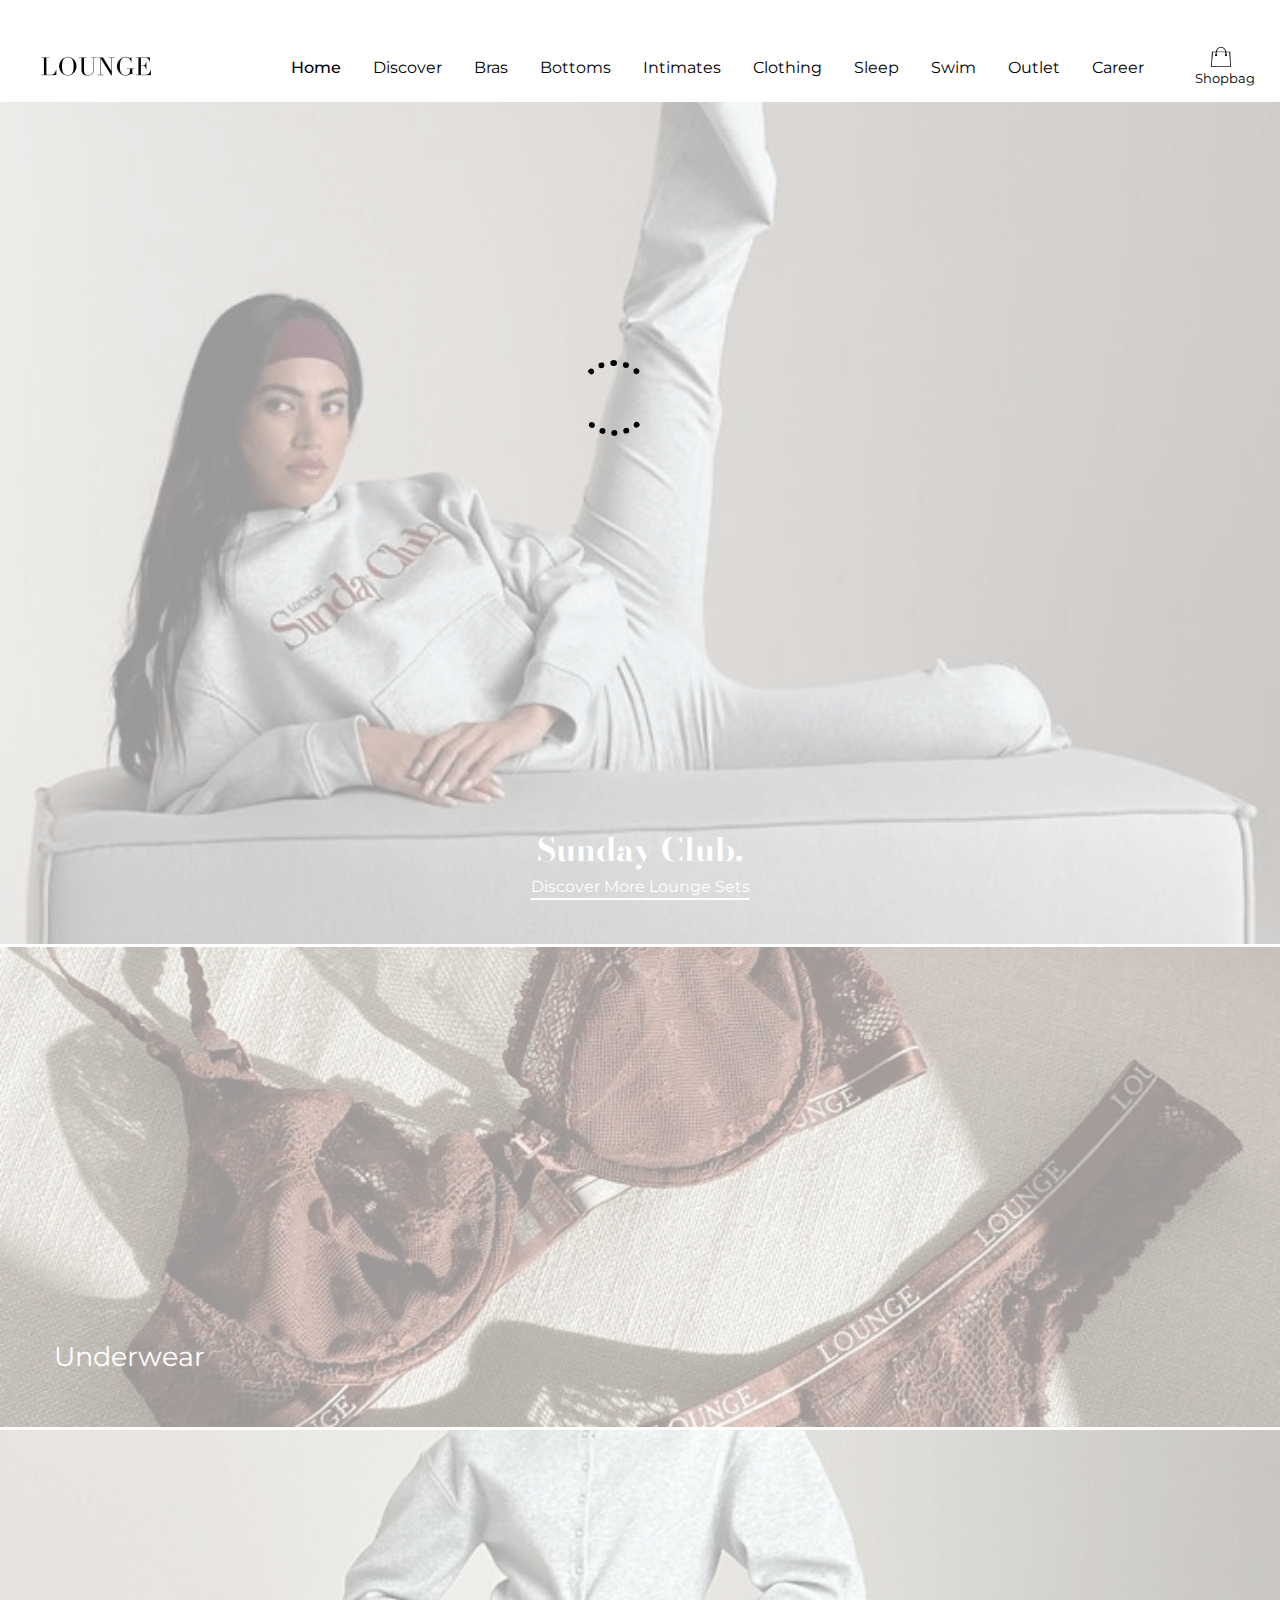
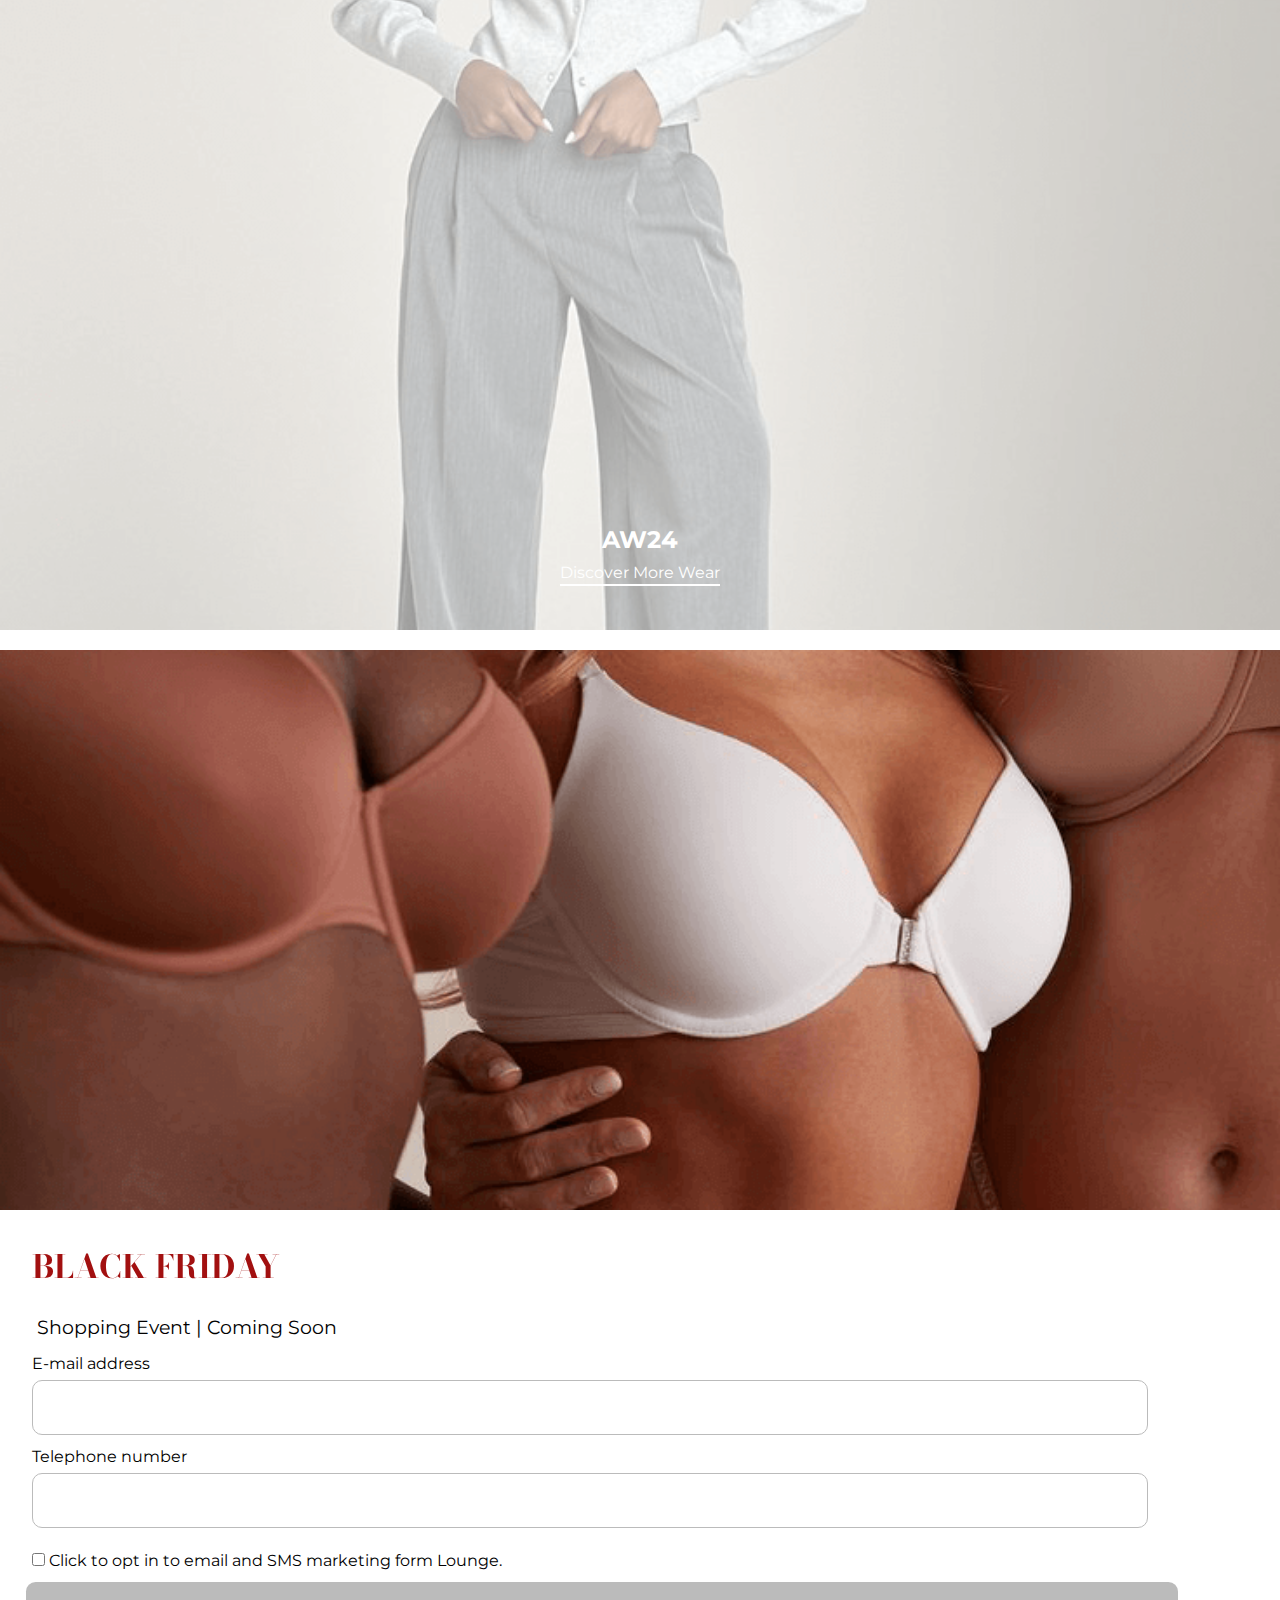
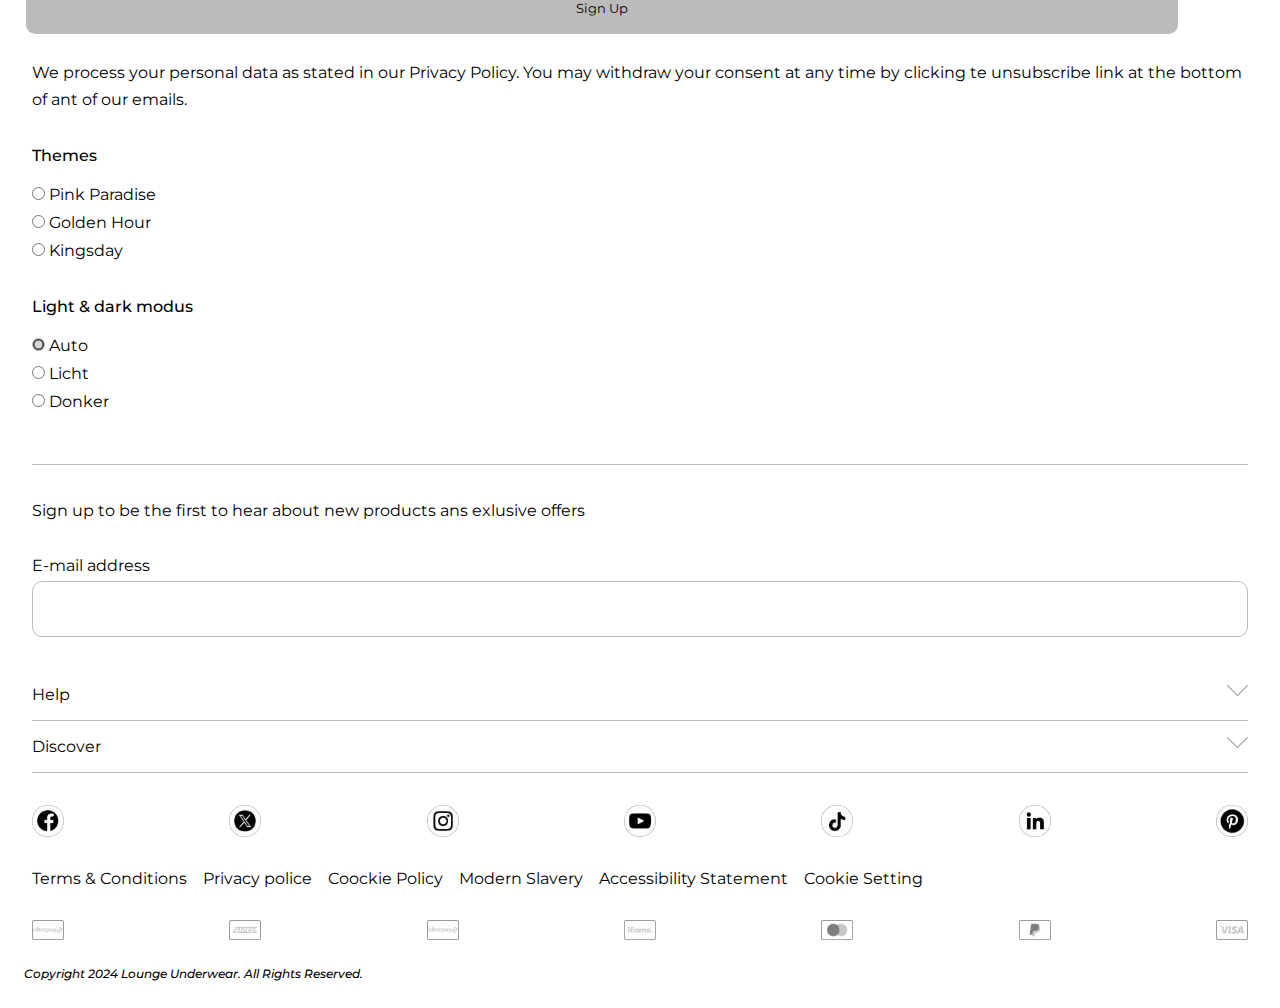
==== commit 28f777b3: "Add files via upload" ====
--- a/index.html
+++ b/index.html
@@ -13,6 +13,7 @@
 	<link rel="stylesheet" href="styles/surfaceplane.css">
 	<link rel="icon" type="image/svg+xml" href="images/favicon.jpg" />
 </head>
+
 <body>
 	<header>
 		<img src="images/logo_lounge.png" alt="Logo van Lounge Underwear" />
@@ -48,31 +49,33 @@
 				<li><a href="careers.html">Career</a></li>
 			</ul>
 
-	
+
 		</nav>
 
 		<button><img aria-hidden="true" src="images/shopping_tas_icoon.png"
-			alt="Winkelmandje icoon om je items te zien en of kopen" />Shopbag</button>
-
-		<dialog> <form method="dialog">
-			<h3>My bag</h3>
-			<button class="sluiten" aria-label="Sluit winkelwagen"> <img src="images/kruisje.png" alt="Icoon om menu te sluiten"> </button>
-			<section>
-			<p>Spend $100.00 more to qualify for free delivery</p>
-			<img src="images/pakketje_icoon.png" alt="Icoon van een pakketje">
-		</section>
-		<section>
-			<h4>Your bag is empty</h4>
-			<img src="images/shopping_empty.png" alt="Icoon van een shoptas">
-		</section>
-			<button type="submit">Shop all items</button>
-		</form>
+				alt="Winkelmandje icoon om je items te zien en of kopen" />Shopbag</button>
+
+		<dialog>
+			<form method="dialog">
+				<h3>My bag</h3>
+				<button class="sluiten" aria-label="Sluit winkelwagen"> <img src="images/kruisje.png"
+						alt="Icoon om menu te sluiten"> </button>
+				<section>
+					<p>Spend $100.00 more to qualify for free delivery</p>
+					<img src="images/pakketje_icoon.png" alt="Icoon van een pakketje">
+				</section>
+				<section>
+					<h4>Your bag is empty</h4>
+					<img src="images/shopping_empty.png" alt="Icoon van een shoptas">
+				</section>
+				<button type="submit">Shop all items</button>
+			</form>
 		</dialog>
 	</header>
 	<main>
 
 		<div></div>
-		
+
 		<section>
 			<h1 class="visually_hidden">Feel Confident and Comfortable in Lounge Underwear</h1>
 			<h2>Sunday Club.</h2>
@@ -115,7 +118,7 @@
 				</label>
 
 				<button type="submit">Sign Up</button>
-				
+
 			</form>
 
 			<p>
@@ -129,7 +132,7 @@
 		<section>
 			<h4>Themes</h4>
 			<label>
-				<input type="radio" name="theme" value="pink" checked>  Pink Paradise
+				<input type="radio" name="theme" value="pink" checked> Pink Paradise
 			</label>
 			<label>
 				<input type="radio" name="theme" value="golden"> Golden Hour
@@ -137,7 +140,7 @@
 			<label>
 				<input type="radio" name="theme" value="kingsday"> Kingsday
 			</label>
-			
+
 		</section>
 
 		<section>
@@ -152,10 +155,10 @@
 				<input type="radio" name="theme" value="dark"> Donker
 			</label>
 			<p></p>
-			
-		</section>
-
-		<div></div> 
+
+		</section>
+
+		<div></div>
 
 	</main>
 	<footer>
@@ -177,7 +180,8 @@
 			<section>
 				<h2 class="visually_hidden">More information</h2>
 				<details>
-					<summary>Help <img src="images/pijl_icoon.png" alt="Knop om over help onderdelen te lezen"></summary>
+					<summary>Help <img src="images/pijl_icoon.png" alt="Knop om over help onderdelen te lezen">
+					</summary>
 					<ul>
 						<li>Client Services</li>
 						<li>Make a Return/Exchange</li>
@@ -201,13 +205,13 @@
 			<section>
 				<h2 class="visually_hidden">Our Social Media</h2>
 				<ul>
-					<li><img src="images/facebook_icoon.png" alt="Facebook icoon" /></li>
-					<li><img src="images/twitter_icoon.png" alt="Twitter icoon" /></li>
-					<li><img src="images/instagram_icoon.png" alt="Instagram icoon" /></li>
-					<li><img src="images/youtube_icoon.png" alt="Youtube icoon" /></li>
-					<li><img src="images/tiktok_icoon.png" alt="Tiktok icoon" /></li>
-					<li><img src="images/linkedin_icoon.png" alt="Linkedin icoon" /></li>
-					<li><img src="images/pinterest_icoon.png" alt="Pinterest icoon" /></li>
+					<li><img src="images/facebook_icoon.png" alt="Facebook logo" /></li>
+					<li><img src="images/twitter_icoon.png" alt="Twitter logo" /></li>
+					<li><img src="images/instagram_icoon.png" alt="Instagram logo" /></li>
+					<li><img src="images/youtube_icoon.png" alt="Youtube logo" /></li>
+					<li><img src="images/tiktok_icoon.png" alt="Tiktok logo" /></li>
+					<li><img src="images/linkedin_icoon.png" alt="Linkedin logo" /></li>
+					<li><img src="images/pinterest_icoon.png" alt="Pinterest logo" /></li>
 				</ul>
 			</section>
 
@@ -227,13 +231,13 @@
 			<section>
 				<h2 class="visually_hidden">Payment options</h2>
 				<ul>
-					<li><img src="images/afterpay_icoon.jpg" alt="Afterpay icoon" /></li>
-					<li><img src="images/amex_icoon.jpg" alt="Amex icoon" /></li>
-					<li><img src="images/afterpay_icoon.jpg" alt="Apple Pay icoon" /></li>
-					<li><img src="images/klarna_icoon.jpg" alt="Klarna icoon" /></li>
-					<li><img src="images/mastercard_icoon.jpg" alt="Mastercard icoon" /></li>
-					<li><img src="images/paypal_icoon.jpg" alt="Paypal icoon" /></li>
-					<li><img src="images/visa_icoon.jpg" alt="Visa icoon" /></li>
+					<li><img src="images/afterpay_icoon.jpg" alt="Afterpay logo" /></li>
+					<li><img src="images/amex_icoon.jpg" alt="Amex logo" /></li>
+					<li><img src="images/afterpay_icoon.jpg" alt="Apple Pay logo" /></li>
+					<li><img src="images/klarna_icoon.jpg" alt="Klarna logo" /></li>
+					<li><img src="images/mastercard_icoon.jpg" alt="Mastercard logo" /></li>
+					<li><img src="images/paypal_icoon.jpg" alt="Paypal logo" /></li>
+					<li><img src="images/visa_icoon.jpg" alt="Visa logo" /></li>
 				</ul>
 			</section>
 
--- a/styles/style.css
+++ b/styles/style.css
@@ -37,9 +37,9 @@
   line-height: 1.7em;
 }
 
-main > section:nth-of-type(1),
-main > section:nth-of-type(2),
-main > section:nth-of-type(3){
+main>section:nth-of-type(1),
+main>section:nth-of-type(2),
+main>section:nth-of-type(3) {
   opacity: 0.4;
   transform: translateY(-1em);
 
@@ -54,9 +54,10 @@
     opacity: 0.4;
     transform: translateY(-1em);
   }
+
   to {
-      opacity: 1;
-      transform: translateY(0);
+    opacity: 1;
+    transform: translateY(0);
   }
 }
 
@@ -218,7 +219,7 @@
   list-style: none;
 }
 
-header button{
+header button {
   color: var(--zwart)
 }
 
@@ -415,7 +416,7 @@
 /****************************************************************/
 
 @media (width > 54em) {
-  header > button:nth-of-type(1) {
+  header>button:nth-of-type(1) {
     display: none;
   }
 
@@ -463,7 +464,7 @@
   margin-top: 2em;
 }
 
-footer > section:nth-of-type(1) section:nth-of-type(1) p {
+footer>section:nth-of-type(1) section:nth-of-type(1) p {
   border-top: .075em solid var(--grijs);
   padding-top: 2em;
   margin-bottom: 2em;
@@ -557,7 +558,8 @@
   flex-direction: row;
   gap: 1em;
   padding-top: 2em;
-  margin-left: 2em;
+  margin: 0 2em 0 2em;
+  justify-content: space-between;
 
 }
 
@@ -611,7 +613,8 @@
   flex-direction: row;
   gap: 1em;
   padding-top: 2em;
-  margin-left: 2em;
+  margin: 0 2em 0 2em;
+  justify-content: space-between;
 }
 
 
--- a/styles/homepage.css
+++ b/styles/homepage.css
@@ -3,143 +3,130 @@
 /***********************/
 
 main section:nth-of-type(1) h2 {
-    font-family: 'Bente', serif;
-    font-size: 2em;
-    color: var(--wit);
+  font-family: "Bente", serif;
+  font-size: 2em;
+  color: var(--wit);
 }
 
 section:nth-of-type(3) h2 {
-    color: var(--wit);
+  color: var(--wit);
 }
 
 section:nth-of-type(4) h2 {
-    font-family: 'Bente', serif;
-    font-size: 2em;
-    color: var(--rood);
-    margin-left: 1em;
-    margin-top: 1em;
-    text-transform: uppercase;
+  font-family: "Bente", serif;
+  font-size: 2em;
+  color: var(--rood);
+  margin-left: 1em;
+  margin-top: 1em;
+  text-transform: uppercase;
 }
 
 h3 {
-    font-weight: 400;
+  font-weight: 400;
 }
 
 p,
 h3 {
-    margin-left: 2em;
-    margin-right: 2em;
-}
-
-
-
+  margin-left: 2em;
+  margin-right: 2em;
+}
 
 /***************/
 /* linkjes     */
 /***************/
 
 main a {
-    color: var(--wit);
-    text-decoration-thickness: 0.12em;
-    text-underline-offset: 0.4em;
+  color: var(--wit);
+  text-decoration-thickness: 0.12em;
+  text-underline-offset: 0.4em;
 }
 
 main section:nth-of-type(1) a:hover,
 main section:nth-of-type(3) a:hover {
-    text-decoration: underline;
-    text-decoration-thickness: 0.20em;
-    text-underline-offset: 0.5em;
-
+  text-decoration: underline;
+  text-decoration-thickness: 0.2em;
+  text-underline-offset: 0.5em;
 }
 
 main section:nth-of-type(2) a:hover {
-    font-weight: bold;
-}
-
+  font-weight: bold;
+}
 
 a:focus-visible {
-    border-style: dotted;
-    border-width: .2em;
-    border-color: var(--zwart);
+  border-style: dotted;
+  border-width: 0.2em;
+  border-color: var(--zwart);
 }
 
 main a.active {
-    font-weight: 500;
-}
-
-
-
+  font-weight: 500;
+}
 
 /**************************/
 /* achtergrondafbeeding 1 */
 /**************************/
 
-
 main section:first-of-type {
-    display: grid;
-    grid-template-rows: 1fr max-content;
-    justify-items: center;
-    align-items: center;
+  display: grid;
+  grid-template-rows: 1fr max-content;
+  justify-items: center;
+  align-items: center;
 }
 
 main section h2 {
-    grid-row-start: 2;
-    grid-column-start: 1;
-
-    z-index: 1;
+  grid-row-start: 2;
+  grid-column-start: 1;
+
+  z-index: 1;
 }
 
 main section:first-of-type a {
-    grid-row-start: 2;
-    grid-column-start: 1;
-    margin-top: 6em;
-    padding-bottom: 3em;
-
-    z-index: 1;
-}
-
-main>section:first-of-type img {
-    grid-row-start: 1;
-    grid-row-end: 3;
-    grid-column-start: 1;
-    max-height: 60em;
-    object-fit: cover;
-    width: 100%;
-}
-
-
-
+  grid-row-start: 2;
+  grid-column-start: 1;
+  margin-top: 6em;
+  padding-bottom: 3em;
+
+  z-index: 1;
+}
+
+main > section:first-of-type img {
+  grid-row-start: 1;
+  grid-row-end: 3;
+  grid-column-start: 1;
+  max-height: 60em;
+  object-fit: cover;
+  width: 100%;
+}
 
 /**************************/
 /* achtergrondafbeeding 2 */
 /**************************/
 
 section:nth-of-type(2) {
-    display: grid;
-    grid-template-rows: 1fr max-content;
-}
-
-
-main>section:nth-of-type(2) a {
-    text-decoration: none;
-    grid-row-start: 2;
-    grid-column-start: 1;
-    padding-bottom: 2em;
-    padding-left: 2em;
-    font-size: 1.7em;
-
-    z-index: 1;
-}
-
-main>section:nth-of-type(2) img {
-    grid-row-start: 1;
-    grid-row-end: 3;
-    grid-column-start: 1;
-    margin-top: .2em;
-    max-height: 30em;
-    object-fit: cover;
-
-    width: 100%;
+  display: grid;
+  grid-template-rows: 1fr max-content;
+}
+
+main > section:nth-of-type(2) a {
+  text-decoration: none;
+  grid-row-start: 2;
+  grid-column-start: 1;
+  padding-bottom: 2em;
+  padding-left: 2em;
+  font-size: 1.7em;
+
+  z-index: 1;
+}
+
+main > section:nth-of-type(2) img {
+  grid-row-start: 1;
+  grid-row-end: 3;
+  grid-column-start: 1;
+  margin-top: 0.2em;
+  max-height: 30em;
+  object-fit: cover;
+
+  width: 100%;
 }
 
 /**************************/
@@ -147,136 +134,125 @@
 /**************************/
 
 main section:nth-of-type(3) {
-    display: grid;
-    grid-template-rows: 1fr max-content;
-    justify-items: center;
-    align-items: center;
+  display: grid;
+  grid-template-rows: 1fr max-content;
+  justify-items: center;
+  align-items: center;
 }
 
 section:nth-of-type(3) h2 {
-    grid-row-start: 2;
-    grid-column-start: 1;
-    text-transform: uppercase;
-
-    z-index: 1;
-}
-
-
-main>section:nth-of-type(3) a {
-    grid-row-start: 2;
-    grid-column-start: 1;
-    margin-top: 6em;
-    padding-bottom: 3em;
-
-    z-index: 1;
-}
-
-main>section:nth-of-type(3) img {
-    grid-row-start: 1;
-    grid-row-end: 3;
-    grid-column-start: 1;
-    margin-top: .2em;
-    max-height: 50em;
-    object-fit: cover;
-
-    width: 100%;
-}
-
-
-
+  grid-row-start: 2;
+  grid-column-start: 1;
+  text-transform: uppercase;
+
+  z-index: 1;
+}
+
+main > section:nth-of-type(3) a {
+  grid-row-start: 2;
+  grid-column-start: 1;
+  margin-top: 6em;
+  padding-bottom: 3em;
+
+  z-index: 1;
+}
+
+main > section:nth-of-type(3) img {
+  grid-row-start: 1;
+  grid-row-end: 3;
+  grid-column-start: 1;
+  margin-top: 0.2em;
+  max-height: 50em;
+  object-fit: cover;
+
+  width: 100%;
+}
 
 /************************/
 /* black friday         */
 /************************/
 
 section:nth-of-type(4) {
-    display: flex;
-    flex-direction: column;
-}
-
+  display: flex;
+  flex-direction: column;
+}
 
 section:nth-of-type(4) img {
-    order: -1;
-    width: 100%;
-    margin-top: .2em;
-
-    max-height: 35em;
-    object-fit: cover;
-}
-
+  order: -1;
+  width: 100%;
+  margin-top: 0.2em;
+
+  max-height: 35em;
+  object-fit: cover;
+}
 
 /************************/
 /* form                 */
 /************************/
 
 main form {
-    max-width: 20em;
+  max-width: 20em;
 }
 
 main section:nth-of-type(4) label {
-    display: block;
-    margin-bottom: .75em;
-    width: 87vw;
-    margin-left: 2em;
+  display: block;
+  margin-bottom: 0.75em;
+  width: 87vw;
+  margin-left: 2em;
 }
 
 main :first-of-type[type="email"],
 main :first-of-type[type="number"] {
-    border-style: solid;
-    border-width: 0.075em;
-    border-color: var(--grijs);
-    height: 4em;
-    border-radius: .75em;
-    margin-top: .5em;
-
-    width: 100%;
-    appearance: none;
-
+  border-style: solid;
+  border-width: 0.075em;
+  border-color: var(--grijs);
+  height: 4em;
+  border-radius: 0.75em;
+  margin-top: 0.5em;
+
+  width: 100%;
+  appearance: none;
 }
 
 main :first-of-type[type="email"]:hover,
 main :first-of-type[type="number"]:hover {
-    border-color: var(--zwart);
+  border-color: var(--zwart);
 }
 
 main input:focus {
-    border-color: var(--zwart);
+  border-color: var(--zwart);
 }
 
 input[type="checkbox"] {
-    margin-top: 1em;
-}
-
+  margin-top: 1em;
+}
 
 main button {
-    background-color: var(--grijs);
-    font-family: "Montserrat";
-
-    padding: 1em;
-    width: 100%;
-    border: none;
-    border-radius: 0.75em;
-    width: 90vw;
-    height: 4em;
-    font-size: .80em;
-    margin-bottom: 2em;
-    margin-left: 2em;
+  background-color: var(--grijs);
+  font-family: "Montserrat";
+
+  padding: 1em;
+  width: 100%;
+  border: none;
+  border-radius: 0.75em;
+  width: 90vw;
+  height: 4em;
+  font-size: 0.8em;
+  margin-bottom: 2em;
+  margin-left: 2em;
 }
 
 button:hover {
-    background-color: var(--lichtGrijs);
-}
-
-
-
+  background-color: var(--lichtGrijs);
+}
 
 /****************/
 /* Feedback     */
 /****************/
 
 section:nth-of-type(6) p {
-    font-weight: 500;
-    font-style: italic;
-
-    padding-top: 1em;
-}+  font-weight: 500;
+  font-style: italic;
+
+  padding-top: 1em;
+}
--- a/styles/surfaceplane.css
+++ b/styles/surfaceplane.css
@@ -39,11 +39,11 @@
     border: .4em dotted;
     border-color: var(--zwart) transparent var(--zwart) transparent;
     border-radius: 50%;
-    
+
     animation-name: spin;
     animation-duration: 1s;
     animation-timing-function: linear;
-    animation-iteration-count:infinite;
+    animation-iteration-count: infinite;
 
     position: fixed;
     top: 40%;
@@ -206,4 +206,4 @@
     display: block;
     margin-left: 2em;
     line-height: 1.75em;
-}
+}